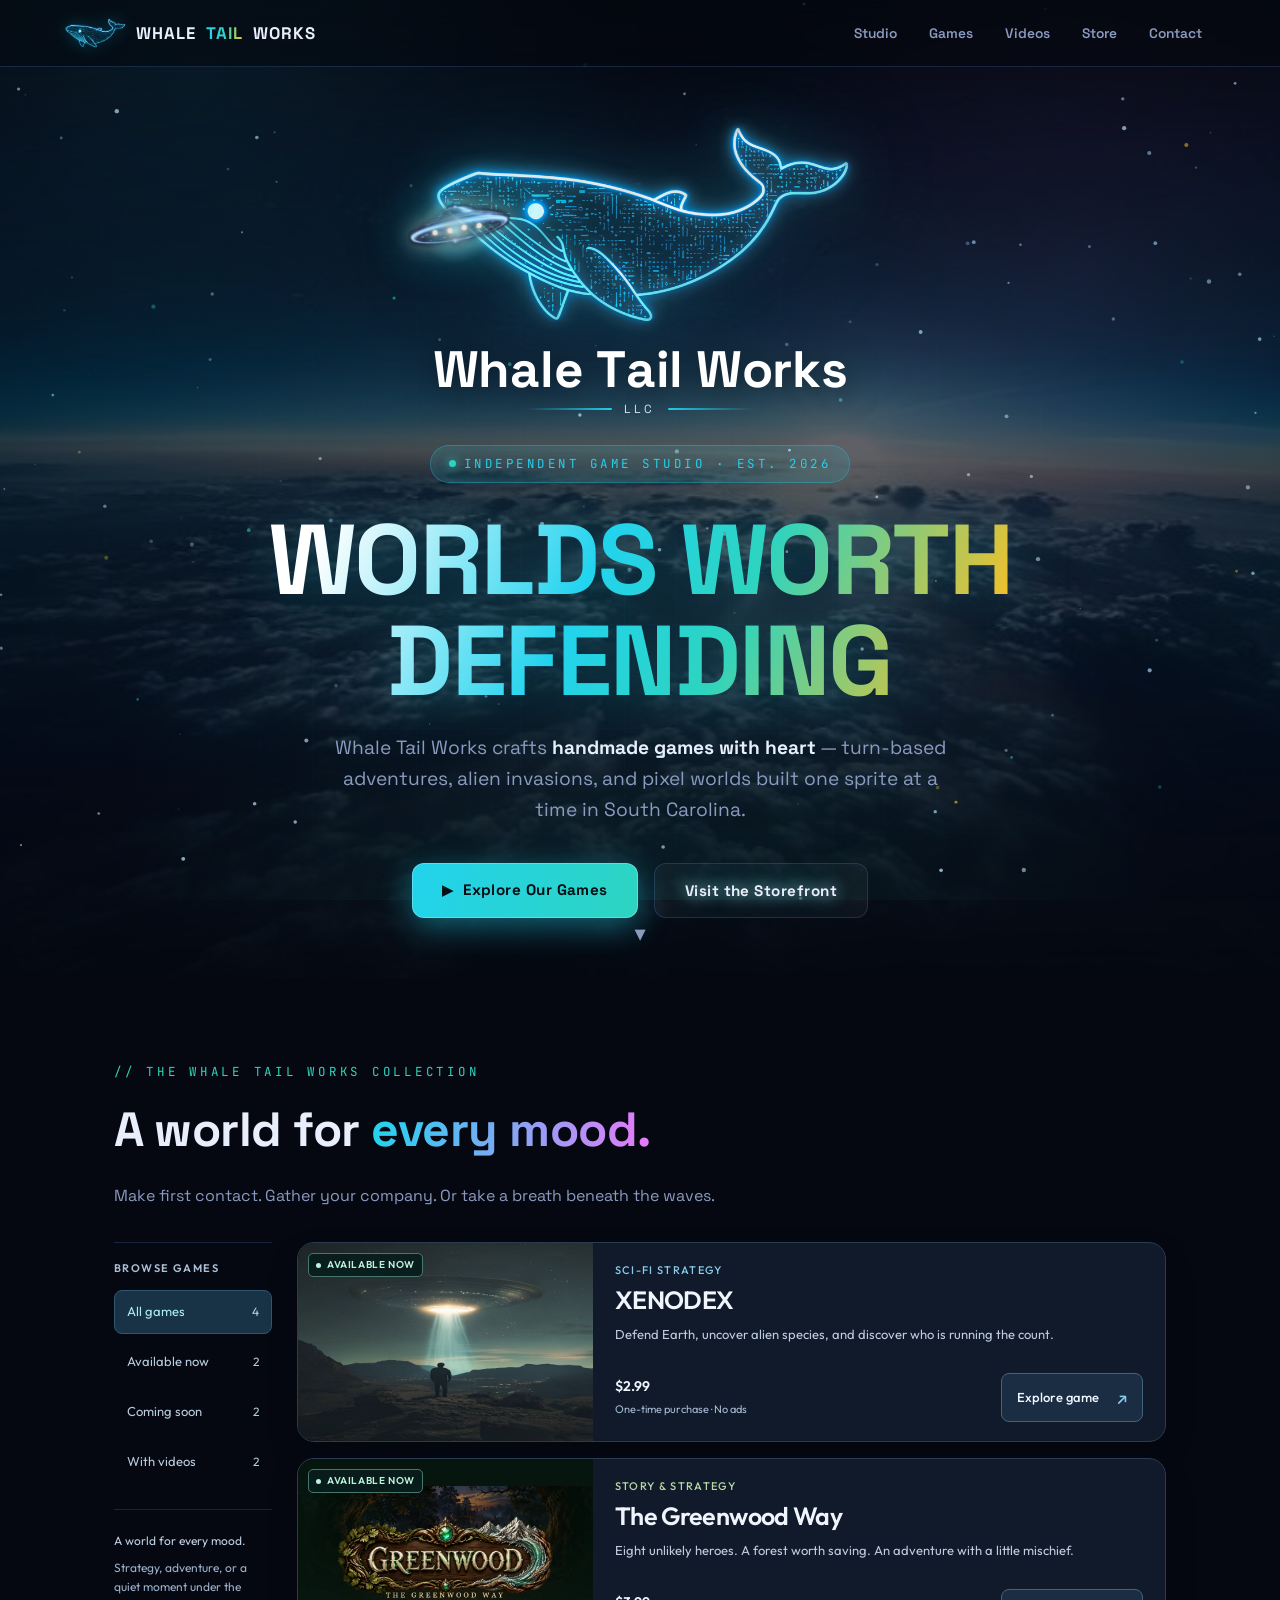
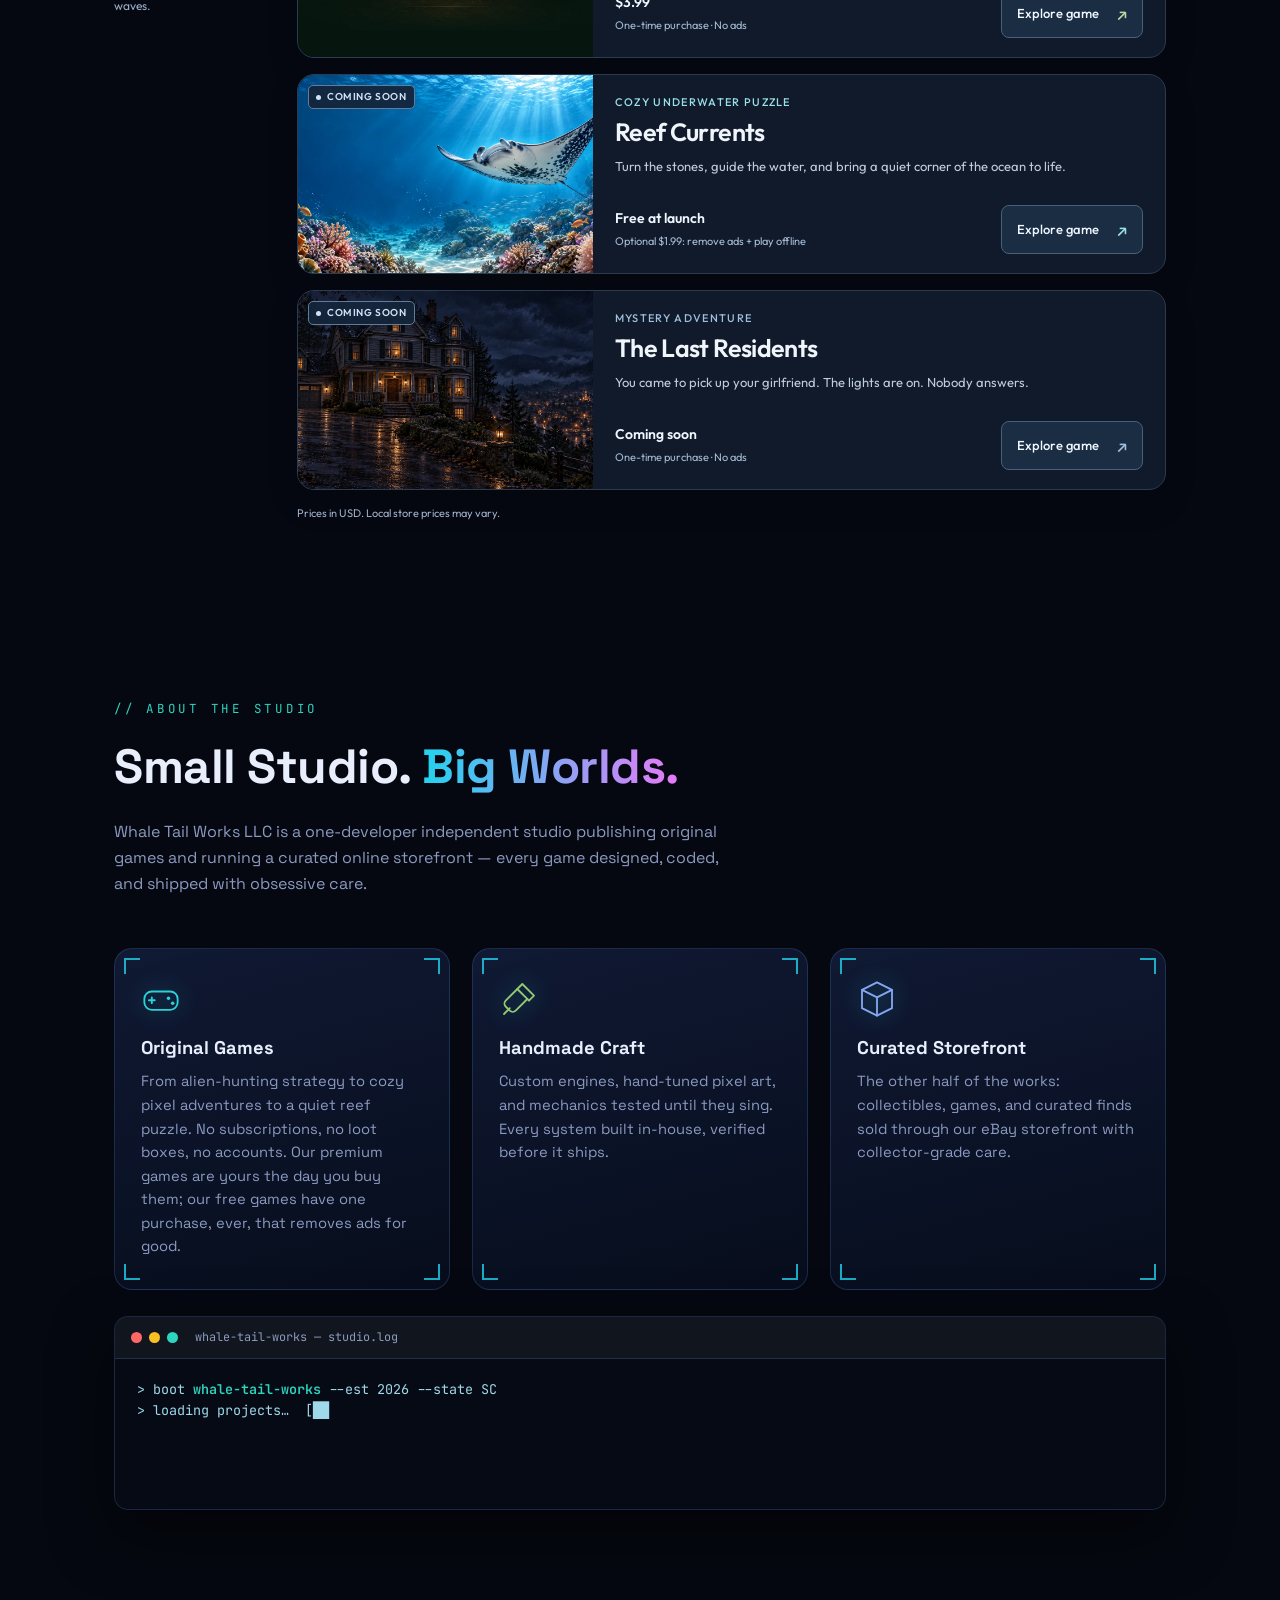
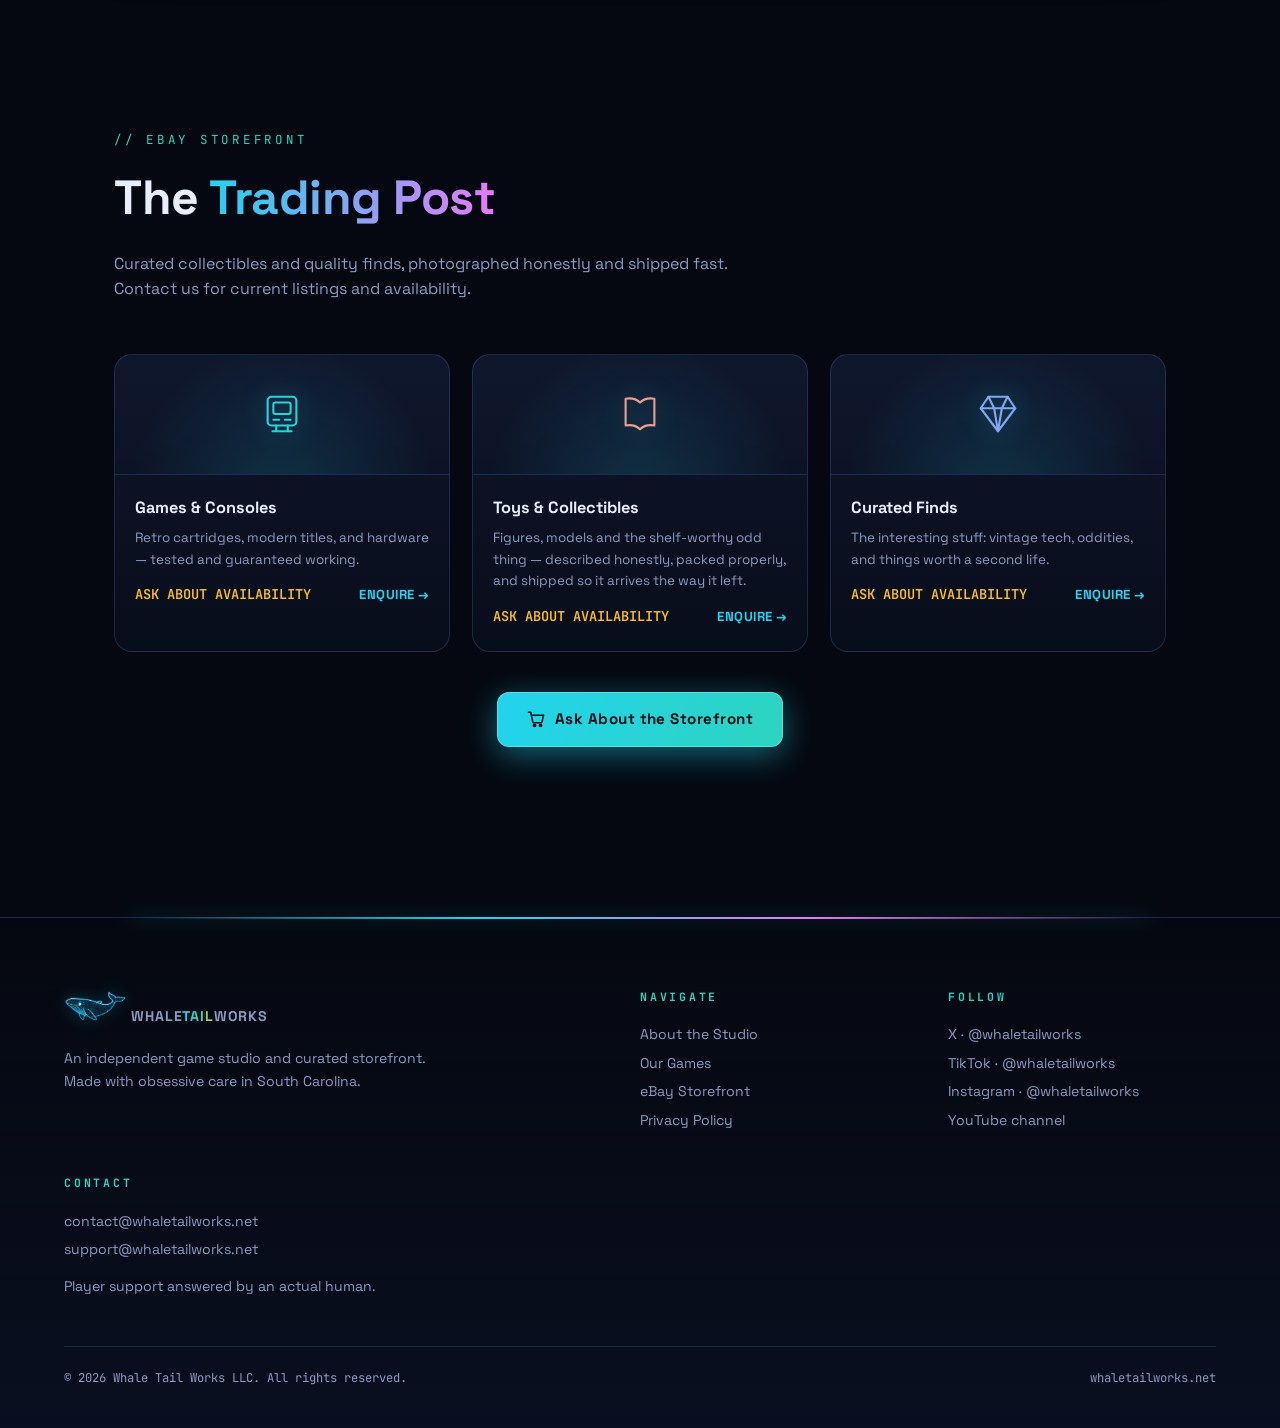
==== index.html @ 7462c920 "The Last Residents: coming-soon card in the catalog with five room stills and a cover, draft privacy" ====
<!DOCTYPE html>
<html lang="en">
<head>
<meta charset="utf-8">
<!-- Google Search Console ownership — required by Play Console website verification.
     Do not remove: Google re-checks periodically and dropping it un-verifies the site. -->
<meta name="google-site-verification" content="owP8878N82KcxifBvKM-wza5xHvphAd_0bREV82fw9s" />
<meta name="viewport" content="width=device-width, initial-scale=1">
<title>Whale Tail Works — Indie Game Studio</title>
<meta name="description" content="Explore XENODEX and The Greenwood Way, out now on Google Play, plus Reef Currents, an upcoming cozy underwater puzzle, and The Last Residents, a mystery adventure in a house that remembers. Original games from Whale Tail Works LLC.">

<!-- Social cards. Without these a shared link is a bare URL with no preview. -->
<meta property="og:type" content="website">
<meta property="og:site_name" content="Whale Tail Works LLC">
<meta property="og:url" content="https://whaletailworks.net/">
<meta property="og:title" content="Whale Tail Works — games worth keeping">
<meta property="og:description" content="No subscriptions, no loot boxes, no accounts. Premium games you buy once and own, and free games with one purchase that removes ads for good. XENODEX, The Greenwood Way and Reef Currents, from a studio in South Carolina.">
<meta property="og:image" content="https://whaletailworks.net/img/social_card.jpg">
<meta property="og:image:width" content="1200">
<meta property="og:image:height" content="630">
<meta property="og:image:alt" content="Whale Tail Works — XENODEX and The Greenwood Way">
<!-- twitter:title/description/image inherit from og:* above. -->
<meta name="twitter:card" content="summary_large_image">
<meta name="twitter:site" content="@whaletailworks">
<meta name="twitter:creator" content="@whaletailworks">
<link rel="icon" type="image/png" href="favicon.png">
<link rel="preconnect" href="https://fonts.googleapis.com">
<link href="https://fonts.googleapis.com/css2?family=Space+Grotesk:wght@400;600;700&family=JetBrains+Mono:wght@400;600&display=swap" rel="stylesheet">
<style>
:root{
  --bg:#050810;--bg2:#0a1224;--panel:rgba(14,22,44,.72);
  --cyan:#22d3ee;--teal:#2dd4bf;--gold:#fbbf24;--magenta:#e879f9;
  --text:#e8eefc;--muted:#8b9ac0;--line:rgba(90,140,220,.22);
  --glow-c:rgba(34,211,238,.45);--glow-g:rgba(251,191,36,.4);
}
*{box-sizing:border-box;margin:0;padding:0}
html{scroll-behavior:smooth}
body{
  background:var(--bg);color:var(--text);
  font-family:'Space Grotesk',system-ui,sans-serif;
  overflow-x:hidden;line-height:1.6;
}
::selection{background:var(--cyan);color:#04121a}

/* ---------- animated nebula backdrop ---------- */
.nebula{position:fixed;inset:0;z-index:-2;background:
  radial-gradient(60vmax 60vmax at 15% 10%,rgba(34,211,238,.10),transparent 60%),
  radial-gradient(50vmax 50vmax at 85% 30%,rgba(232,121,249,.08),transparent 60%),
  radial-gradient(70vmax 70vmax at 50% 100%,rgba(45,212,191,.07),transparent 60%),
  var(--bg);
  animation:nebulaShift 24s ease-in-out infinite alternate}
@keyframes nebulaShift{to{filter:hue-rotate(28deg) brightness(1.12)}}
#stars{position:fixed;inset:0;z-index:-1;pointer-events:none}

/* ---------- nav ---------- */
nav{
  position:fixed;top:0;left:0;right:0;z-index:50;
  display:flex;align-items:center;gap:28px;padding:14px 5vw;
  background:rgba(5,8,16,.55);backdrop-filter:blur(14px);-webkit-backdrop-filter:blur(14px);
  border-bottom:1px solid var(--line);
}
.logo{display:flex;align-items:center;gap:10px;font-weight:700;font-size:1.05rem;letter-spacing:.06em;text-decoration:none;color:var(--text)}
.logo .navmark{height:30px;width:auto;filter:drop-shadow(0 0 8px var(--glow-c))}
.logo b{background:linear-gradient(90deg,var(--cyan),var(--teal) 55%,var(--gold));-webkit-background-clip:text;background-clip:text;color:transparent}
nav .links{margin-left:auto;display:flex;gap:4px}
nav .links a{
  color:var(--muted);text-decoration:none;font-size:.86rem;font-weight:600;
  padding:8px 14px;border-radius:8px;position:relative;transition:color .2s;
}
nav .links a::after{
  content:'';position:absolute;left:14px;right:14px;bottom:4px;height:2px;border-radius:2px;
  background:linear-gradient(90deg,var(--cyan),var(--magenta));
  transform:scaleX(0);transform-origin:left;transition:transform .25s;
}
nav .links a:hover{color:var(--text)}
nav .links a:hover::after{transform:scaleX(1)}
@media(max-width:760px){
  nav{gap:10px;padding:10px 14px}
  .logo{font-size:.82rem;letter-spacing:.03em}
  .logo .navmark{height:24px}
  nav .links{gap:0}
  nav .links a{padding:7px 7px;font-size:.72rem}
  nav .links a::after{left:7px;right:7px}
}
@media(max-width:430px){
  .logo{font-size:0;gap:0}                 /* mark only — the wordmark is in the hero */
  .logo .navmark{height:26px}
  nav .links a{padding:7px 6px;font-size:.7rem}
}

/* ---------- hero ---------- */
header{
  min-height:100vh;display:flex;align-items:center;justify-content:center;
  position:relative;overflow:hidden;text-align:center;padding:110px 5vw 60px;
  /* ⚠ SAFE center. On laptop heights (720–900px) the hero column is taller than
     the viewport; plain `center` spills the overflow ABOVE the padding box, so
     the whale rode up to within 14px of the fixed nav (and the swim bob eats
     ~6px more). `safe center` falls back to start-alignment on overflow, which
     keeps the whale below padding-top; tall screens still center as before. */
  align-items:safe center;
}
.hero-art{
  position:absolute;inset:-4%;z-index:-1;
  background:url('img/xeno_sky.jpg') center 30%/cover no-repeat;
  opacity:.35;will-change:transform;
  mask-image:linear-gradient(180deg,transparent,#000 18%,#000 70%,transparent);
  -webkit-mask-image:linear-gradient(180deg,transparent,#000 18%,#000 70%,transparent);
}
.hero-grid{
  position:absolute;inset:0;z-index:-1;opacity:.5;
  background:linear-gradient(rgba(34,211,238,.06) 1px,transparent 1px),
             linear-gradient(90deg,rgba(34,211,238,.06) 1px,transparent 1px);
  background-size:52px 52px;
  mask-image:radial-gradient(70% 60% at 50% 60%,#000,transparent);
  -webkit-mask-image:radial-gradient(70% 60% at 50% 60%,#000,transparent);
}
/* --- the abduction: saucer patrols the sky, beams up a figure, warps out --- */
#ufoRig{position:absolute;left:0;top:0;z-index:1;pointer-events:none;
  will-change:transform;transition:opacity .25s}
#ufoRig .saucer{
  position:relative;width:104px;display:block;
  /* ⚠ matches the in-game hull halo: a warm core inside a faction-cyan bloom,
     breathing rather than static. See CraftFx.lights in the game. */
  filter:drop-shadow(0 0 10px rgba(255,244,220,.5)) drop-shadow(0 0 26px rgba(34,211,238,.6));
  animation:ufoWobble 2.6s ease-in-out infinite alternate, hullBreathe 3.4s ease-in-out infinite;
}
@keyframes hullBreathe{
  0%,100%{filter:drop-shadow(0 0 10px rgba(255,244,220,.45)) drop-shadow(0 0 24px rgba(34,211,238,.5))}
  50%    {filter:drop-shadow(0 0 15px rgba(255,244,220,.7))  drop-shadow(0 0 38px rgba(34,211,238,.8))}
}
@keyframes ufoWobble{from{transform:rotate(-3deg) translateY(-3px)}to{transform:rotate(3deg) translateY(3px)}}
#ufoRig .glow{
  position:absolute;left:46%;top:58%;width:70px;height:70px;transform:translate(-50%,-50%);
  border-radius:50%;pointer-events:none;
  background:radial-gradient(circle,rgba(120,240,255,.55),rgba(34,211,238,0) 70%);
  animation:ufoPulse 1.4s ease-in-out infinite;
}
@keyframes ufoPulse{50%{transform:translate(-50%,-50%) scale(1.35);opacity:.7}}
/* ⚠ THE CENTRAL RED LAMP. The Belgian wave of 1989-90 — the most heavily
   witnessed case on record — is described as three bright vertex lights and
   "a central, red, pulsating light". The game draws it; so should the site.
   Its own slow cycle, deliberately out of step with the rim. */
#ufoRig .core{
  position:absolute;left:46%;top:60%;width:34px;height:34px;transform:translate(-50%,-50%);
  border-radius:50%;pointer-events:none;
  /* ⚠ softened for the same reason as the rim lamps — a hard red core at hero
     scale dominates the whole lockup */
  background:radial-gradient(circle,rgba(255,242,238,.75),rgba(255,120,100,.38) 32%,rgba(255,90,70,0) 74%);
  animation:coreBreathe 2.9s ease-in-out infinite;
}
@keyframes coreBreathe{0%,100%{opacity:.42;transform:translate(-50%,-50%) scale(.9)}
                       50%    {opacity:.95;transform:translate(-50%,-50%) scale(1.18)}}
/* lamps ride the saucer's tilted hull — each is placed and rotated to match the art */
#ufoRig .lights{position:absolute;left:0;top:0;width:100%;height:100%;
  transform-origin:50% 40%;
  animation:ufoWobble 2.6s ease-in-out infinite alternate}
@media(max-width:760px){#ufoRig .saucer{width:78px}}
/* ⚠ THE RIM RUNS A COLOUR SEQUENCE, not one colour — Scarborough 1979 reports
   "red, yellow and blue lights pulsating"; the Pentagon's 2023 files describe a
   red sphere with a "white plasma sun". These are the SAME FOUR colours, in the
   same order, as CraftFx.SEQ in the game. If they drift, the site is showing a
   different craft from the one that ships. */
#ufoRig .lights i{position:absolute;width:5px;height:5px;border-radius:50%;
  background:#fff2dc;box-shadow:0 0 9px #fff2dc,0 0 3px #fff;
  animation:lampCycle 1.1s linear infinite, lampHue 2.6s steps(1) infinite}
/* ⚠ SOFTER THAN THE GAME'S. CraftFx.SEQ is tuned for a dark canvas where the
   craft is ~40px wide; at full saturation on a large hero image over a
   photographic sky the same four hues read as Christmas lights. Same sequence,
   pulled toward the light and desaturated, with a gentler bloom. */
@keyframes lampHue{
  0%  {background:#ffb3a6;box-shadow:0 0 7px rgba(255,120,100,.75),0 0 2px #fff}
  25% {background:#b8f5cf;box-shadow:0 0 7px rgba(90,235,150,.7),0 0 2px #fff}
  50% {background:#ffd9a8;box-shadow:0 0 7px rgba(255,180,90,.7),0 0 2px #fff}
  75% {background:#fff4e6;box-shadow:0 0 7px rgba(255,240,220,.8),0 0 2px #fff}
}
/* hull runs lower-left → upper-right, so the lamp row rises across the disc */
/* ⚠ each lamp is offset in BOTH cycles, so they chase around the rim and sit
   at different points in the colour sequence — a rim that changes colour in
   unison reads as the whole hull flashing, not as lamps going round it. */
#ufoRig .lights i:nth-child(1){left:24%;top:60%;animation-delay:0s,0s}
#ufoRig .lights i:nth-child(2){left:38%;top:56%;animation-delay:.14s,-.65s}
#ufoRig .lights i:nth-child(3){left:52%;top:51%;animation-delay:.28s,-1.3s}
#ufoRig .lights i:nth-child(4){left:66%;top:46%;animation-delay:.42s,-1.95s}
@keyframes lampCycle{0%,100%{opacity:.25}40%{opacity:1}}
#ufoRig .beam{
  position:absolute;left:46%;top:64%;width:96px;height:var(--beamH,150px);
  transform:translateX(-50%) scaleY(0);transform-origin:top center;
  background:linear-gradient(180deg,rgba(150,245,255,.5),rgba(120,235,255,.16) 45%,rgba(120,235,255,0));
  clip-path:polygon(38% 0,62% 0,100% 100%,0 100%);
  transition:transform .45s cubic-bezier(.2,.8,.3,1),opacity .4s;opacity:0;
}
#ufoRig.beaming .beam{transform:translateX(-50%) scaleY(1);opacity:1;
  animation:beamShimmer .6s ease-in-out infinite alternate}
@keyframes beamShimmer{to{filter:brightness(1.35)}}
#ufoRig .abductee{         /* retired: the saucer steals letters now, not people */
  display:none;
  position:absolute;left:46%;top:calc(64% + 168px);width:15px;height:30px;
  transform:translateX(-50%);opacity:0;
  background:linear-gradient(180deg,#0b1220,#1a2740);
  border-radius:50% 50% 42% 42%/62% 62% 38% 38%;
  box-shadow:0 0 14px rgba(140,240,255,.55);
}
#ufoRig.beaming .abductee{opacity:1;animation:rise 1.5s ease-in .35s forwards}
@keyframes rise{
  0%{transform:translateX(-50%) translateY(0) rotate(0) scale(1);opacity:1}
  60%{transform:translateX(-50%) translateY(-120px) rotate(160deg) scale(.8);opacity:1}
  100%{transform:translateX(-50%) translateY(-172px) rotate(320deg) scale(.35);opacity:0}
}
#ufoRig.warp .saucer{animation:warpStretch .5s ease-in forwards}
@keyframes warpStretch{to{transform:scaleX(2.3) scaleY(.45);opacity:0;filter:brightness(2.4)}}
/* hero logo lockup: neon circuit whale over the wordmark */
.hero-logo{display:flex;flex-direction:column;align-items:center;margin-bottom:26px}
/* ⚠ THE WHALE IS ONE STATIC IMAGE, BY DECISION. Tail articulation was tried
   twice (CSS masked-copy sweep, then a baked animated WebP) and rejected on
   review both times. The wrapper carries the whole-whale concerns: the swim
   bob, the glow (a filter here follows the composited silhouette — on the img
   it traced clip edges), and the flash. */
.mark-wrap{
  position:relative;display:inline-block;line-height:0;
  animation:swim 7s ease-in-out infinite alternate;
  /* ⚠ THE GLOW LIVES HERE. `filter` is applied AFTER `clip-path`, so a
     drop-shadow on either clipped half traces a hard glowing line down its own
     straight clip edge — two of them, one rotating. That was the "seam". On the
     wrapper the filter sees the children already composited (body + tail = the
     whole whale) so it follows the real silhouette. */
  /* ⚠ THREE stacked shadows at falling alpha, not one at .55. A single tight
     Gaussian hugs the silhouette and reads as an OUTLINE; a real glow has a
     bright core, a mid bloom and a wide faint haze, and the edge of the art
     dissolves into it. */
  filter:drop-shadow(0 0 7px rgba(150,235,255,.34))
         drop-shadow(0 0 26px rgba(34,211,238,.26))
         drop-shadow(0 0 62px rgba(34,211,238,.15));
}
.hero-logo .mark{width:min(430px,72vw);height:auto}
@media(prefers-reduced-motion:reduce){
  .mark-wrap{animation:none}
}
/* wordmark is live text so the saucer can steal letters out of it */
.hero-logo .word{margin-top:2px;text-align:center;user-select:none}
.wtext{
  font-weight:700;font-size:clamp(1.7rem,5.4vw,3.2rem);letter-spacing:-.005em;
  color:#fff;line-height:1.1;filter:drop-shadow(0 2px 16px rgba(0,0,0,.55));
}
.wtext .ltr{display:inline-block;transition:color .5s,text-shadow .5s,-webkit-text-stroke-color .5s}
.wtext .ltr.hollow{                       /* white beamed away — blue frame remains */
  color:transparent;
  -webkit-text-stroke:1.4px var(--cyan);
  text-shadow:0 0 12px rgba(34,211,238,.55);
}
.wtext .ltr.remat{animation:remat .9s ease-out}
@keyframes remat{
  0%{color:transparent;text-shadow:0 0 26px #fff}
  40%{color:#fff;text-shadow:0 0 30px #bff4ff,0 0 60px rgba(34,211,238,.8)}
  100%{color:#fff;text-shadow:0 2px 16px rgba(0,0,0,.55)}
}
.llc{display:flex;align-items:center;justify-content:center;gap:12px;margin-top:2px;
  font-size:.74rem;letter-spacing:.32em;color:#dbe7f5}
.llc i{display:block;width:clamp(46px,12vw,86px);height:2px;border-radius:2px;
  background:linear-gradient(90deg,transparent,var(--cyan))}
.llc i:last-child{background:linear-gradient(90deg,var(--cyan),transparent)}
/* a stolen letter, rising into the ship */
.ghost{position:absolute;z-index:2;pointer-events:none;color:#fff;font-weight:700;
  line-height:1;text-shadow:0 0 16px #bff4ff,0 0 34px rgba(34,211,238,.7);
  transition:transform 1.5s cubic-bezier(.4,0,.5,1),opacity 1.5s ease-in}
/* the whale answers, and the letters come back */
/* ⚠ moved from .mark to the wrapper along with the base glow — left on .mark
   the flash would fight the wrapper's steady drop-shadow and the whale would
   drop dark for the first frame of every flash. */
.mark-wrap.flash{animation:whaleFlash 1.8s ease-out, swim 7s ease-in-out infinite alternate}
@keyframes whaleFlash{
  0%{filter:drop-shadow(0 0 26px rgba(34,211,238,.55))}
  35%{filter:drop-shadow(0 0 70px #bff4ff) drop-shadow(0 0 120px rgba(34,211,238,.95)) brightness(1.9)}
  100%{filter:drop-shadow(0 0 26px rgba(34,211,238,.55))}
}
@keyframes swim{
  from{transform:translateY(-6px) rotate(-1.2deg)}
  to{transform:translateY(6px) rotate(1.2deg)}
}
.kicker{
  display:inline-flex;align-items:center;gap:8px;
  font-family:'JetBrains Mono',monospace;font-size:.78rem;letter-spacing:.28em;
  color:var(--cyan);text-transform:uppercase;
  padding:8px 18px;border:1px solid rgba(34,211,238,.35);border-radius:99px;
  background:rgba(34,211,238,.07);box-shadow:0 0 24px rgba(34,211,238,.12) inset;
  margin-bottom:26px;
}
.kicker::before{content:'';width:7px;height:7px;border-radius:50%;background:var(--teal);
  box-shadow:0 0 10px var(--teal);animation:blink 1.6s infinite}
@keyframes blink{50%{opacity:.25}}
h1{
  font-size:clamp(2.6rem,8.5vw,6.2rem);font-weight:700;line-height:1.02;letter-spacing:-.015em;
  background:linear-gradient(115deg,#fff 8%,var(--cyan) 42%,var(--teal) 62%,var(--gold) 95%);
  -webkit-background-clip:text;background-clip:text;color:transparent;
  filter:drop-shadow(0 4px 30px rgba(34,211,238,.28));
}
.sub{max-width:640px;margin:22px auto 38px;color:var(--muted);font-size:clamp(1rem,2.2vw,1.2rem)}
.sub b{color:var(--text)}
.cta-row{display:flex;gap:16px;justify-content:center;flex-wrap:wrap}
.btn{
  display:inline-flex;align-items:center;gap:10px;text-decoration:none;font-weight:700;
  padding:15px 30px;border-radius:12px;font-size:.95rem;letter-spacing:.03em;
  transition:transform .18s,box-shadow .18s;position:relative;overflow:hidden;
}
.btn:hover{transform:translateY(-3px)}
.btn.primary{
  color:#041018;background:linear-gradient(115deg,var(--cyan),var(--teal));
  box-shadow:0 8px 32px var(--glow-c),0 0 0 1px rgba(255,255,255,.25) inset;
}
.btn.primary::after{
  content:'';position:absolute;top:-40%;bottom:-40%;width:34%;left:-60%;
  background:linear-gradient(105deg,transparent,rgba(255,255,255,.55),transparent);
  transform:skewX(-18deg);animation:sheen 3.6s ease-in-out infinite;
}
@keyframes sheen{0%,55%{left:-60%}90%,100%{left:130%}}
.btn.ghost{
  color:var(--text);border:1px solid var(--line);background:rgba(255,255,255,.04);
}
.btn.ghost:hover{border-color:var(--cyan);box-shadow:0 0 22px rgba(34,211,238,.2)}
.scroll-cue{position:absolute;bottom:26px;left:50%;transform:translateX(-50%);
  color:var(--muted);font-size:1.4rem;animation:cue 1.8s ease-in-out infinite}
@keyframes cue{50%{transform:translate(-50%,8px);opacity:.4}}

/* ---------- sections ---------- */
section{padding:110px 5vw;max-width:1180px;margin:0 auto;position:relative}
.sec-kick{font-family:'JetBrains Mono',monospace;color:var(--teal);font-size:.78rem;
  letter-spacing:.3em;text-transform:uppercase;margin-bottom:10px}
h2{font-size:clamp(1.9rem,4.5vw,3rem);font-weight:700;letter-spacing:-.01em;margin-bottom:14px}
h2 .hl{background:linear-gradient(90deg,var(--cyan),var(--magenta));-webkit-background-clip:text;background-clip:text;color:transparent}
.sec-sub{color:var(--muted);max-width:620px;margin-bottom:52px}

/* reveal on scroll */
.rv{opacity:0;transform:translateY(34px);transition:opacity .7s ease,transform .7s ease}
.rv.in{opacity:1;transform:none}

/* ---------- about: holo cards + terminal ---------- */
.about-grid{display:grid;grid-template-columns:repeat(auto-fit,minmax(250px,1fr));gap:22px;margin-bottom:26px}
.holo{
  position:relative;padding:30px 26px;border-radius:18px;
  background:linear-gradient(165deg,rgba(20,32,64,.75),rgba(8,14,30,.85));
  border:1px solid var(--line);overflow:hidden;
  transition:transform .25s,box-shadow .25s,border-color .25s;
  will-change:transform;
}
.holo::before{
  content:'';position:absolute;inset:0;
  background:linear-gradient(115deg,transparent 30%,rgba(34,211,238,.13) 48%,rgba(232,121,249,.1) 52%,transparent 70%);
  transform:translateX(-120%);transition:transform .8s;
}
.holo:hover{transform:translateY(-6px);border-color:rgba(34,211,238,.55);
  box-shadow:0 18px 50px rgba(0,0,0,.5),0 0 34px rgba(34,211,238,.14)}
.holo:hover::before{transform:translateX(120%)}
.holo .corner{position:absolute;width:16px;height:16px;border-color:var(--cyan);border-style:solid;opacity:.8}
.holo .c1{top:9px;left:9px;border-width:2px 0 0 2px}
.holo .c2{top:9px;right:9px;border-width:2px 2px 0 0}
.holo .c3{bottom:9px;left:9px;border-width:0 0 2px 2px}
.holo .c4{bottom:9px;right:9px;border-width:0 2px 2px 0}
.holo .ic{margin-bottom:14px;filter:drop-shadow(0 0 12px var(--glow-c))}
.holo .ic svg{width:40px;height:40px;display:block}
.prod .thumb svg{width:46px;height:46px;filter:drop-shadow(0 0 14px rgba(34,211,238,.35));
  transition:transform .25s}
.prod:hover .thumb svg{transform:scale(1.12) translateY(-2px)}
.holo h3{font-size:1.15rem;margin-bottom:8px}
.holo p{color:var(--muted);font-size:.92rem}
.term{
  border-radius:14px;border:1px solid var(--line);overflow:hidden;
  background:#060a14;font-family:'JetBrains Mono',monospace;font-size:.84rem;
  box-shadow:0 24px 60px rgba(0,0,0,.5);position:relative;
}
.term-bar{display:flex;gap:7px;align-items:center;padding:11px 16px;
  background:rgba(255,255,255,.045);border-bottom:1px solid var(--line)}
.term-bar i{width:11px;height:11px;border-radius:50%;display:block}
.term-bar i:nth-child(1){background:#f66} .term-bar i:nth-child(2){background:var(--gold)} .term-bar i:nth-child(3){background:var(--teal)}
.term-bar span{margin-left:10px;color:var(--muted);font-size:.74rem}
.term-body{padding:20px 22px;min-height:150px;position:relative;z-index:1}
.term-body .ln{color:#9fd8ea;white-space:pre-wrap}
.term-body .ln b{color:var(--teal);font-weight:600}
.term-body .ln .g{color:var(--gold)}
.caret{display:inline-block;width:9px;height:16px;background:var(--cyan);vertical-align:-2px;animation:blink 1s infinite}
#rain{position:absolute;inset:0;opacity:.14;z-index:0;pointer-events:none}

/* ---------- showcase ---------- */
.game{
  display:grid;grid-template-columns:1.1fr .9fr;gap:0;border-radius:22px;overflow:hidden;
  border:1px solid var(--line);background:var(--panel);margin-bottom:34px;
  transition:box-shadow .3s,border-color .3s;
}
.game:hover{border-color:rgba(34,211,238,.5);box-shadow:0 26px 70px rgba(0,0,0,.55),0 0 44px rgba(34,211,238,.12)}
.game .art{position:relative;min-height:320px;overflow:hidden}
.game .art img.bgart{position:absolute;inset:0;width:100%;height:100%;object-fit:cover;
  transition:transform .6s ease;filter:saturate(1.1)}
.game:hover .art img.bgart{transform:scale(1.06)}
.game .art::after{content:'';position:absolute;inset:0;
  background:linear-gradient(90deg,transparent 55%,rgba(10,18,36,.92))}
@media(max-width:840px){
  .game{grid-template-columns:1fr}
  .game .art::after{background:linear-gradient(180deg,transparent 45%,rgba(10,18,36,.95))}
}
.game .info{padding:40px 38px;position:relative;z-index:1}
.tag{display:inline-block;font-family:'JetBrains Mono',monospace;font-size:.68rem;font-weight:600;
  letter-spacing:.16em;text-transform:uppercase;padding:5px 12px;border-radius:99px;margin-bottom:16px}
.tag.live{color:#052015;background:linear-gradient(90deg,var(--teal),var(--cyan));box-shadow:0 0 18px rgba(45,212,191,.4)}
.tag.dev{color:var(--gold);border:1px solid rgba(251,191,36,.5);background:rgba(251,191,36,.08)}
.game h3{font-size:1.8rem;margin-bottom:4px}
.game .genre{color:var(--cyan);font-size:.85rem;font-family:'JetBrains Mono',monospace;margin-bottom:14px}
.game p{color:var(--muted);font-size:.94rem;margin-bottom:20px}
.feat{list-style:none;margin-bottom:26px}
.feat li{color:var(--muted);font-size:.88rem;padding:4px 0 4px 24px;position:relative}
.feat li::before{content:'▸';position:absolute;left:4px;color:var(--teal)}
.pixel-strip{display:flex;gap:14px;margin:6px 0 24px;flex-wrap:wrap}
.pixel-strip img{
  width:72px;height:72px;image-rendering:pixelated;border-radius:12px;
  background:rgba(34,211,238,.06);border:1px solid var(--line);padding:6px;
  transition:transform .2s,border-color .2s,box-shadow .2s;
}
.pixel-strip img:hover{transform:scale(1.22) rotate(-2deg);border-color:var(--gold);
  box-shadow:0 0 22px var(--glow-g);z-index:2;position:relative}

/* ---------- storefront ---------- */
.store-grid{display:grid;grid-template-columns:repeat(auto-fit,minmax(230px,1fr));gap:22px;margin-bottom:40px}
.prod{
  border-radius:18px;border:1px solid var(--line);overflow:hidden;
  background:linear-gradient(180deg,rgba(20,30,58,.7),rgba(9,14,28,.85));
  transition:transform .22s,box-shadow .22s,border-color .22s;
}
.prod:hover{transform:translateY(-7px);border-color:rgba(251,191,36,.55);
  box-shadow:0 20px 50px rgba(0,0,0,.55),0 0 30px rgba(251,191,36,.13)}
.prod .thumb{height:120px;display:grid;place-items:center;font-size:3rem;
  background:radial-gradient(circle at 50% 120%,rgba(34,211,238,.16),transparent 70%);
  border-bottom:1px solid var(--line)}
.prod .pi{padding:20px 20px 24px}
.prod h4{font-size:1.02rem;margin-bottom:6px}
.prod p{color:var(--muted);font-size:.84rem;margin-bottom:14px}
.prod .price-row{display:flex;align-items:center;justify-content:space-between}
.prod .price{font-family:'JetBrains Mono',monospace;color:var(--gold);font-weight:600;font-size:.85rem}
.prod .go{color:var(--cyan);text-decoration:none;font-size:.82rem;font-weight:700;letter-spacing:.04em}
.prod .go:hover{text-shadow:0 0 12px var(--glow-c)}
.store-cta{text-align:center}

/* ---------- footer ---------- */
footer{
  margin-top:60px;border-top:1px solid var(--line);position:relative;
  background:linear-gradient(180deg,transparent,rgba(10,16,34,.9));
  padding:70px 5vw 40px;
}
footer::before{content:'';position:absolute;top:-1px;left:10%;right:10%;height:2px;border-radius:2px;
  background:linear-gradient(90deg,transparent,var(--cyan),var(--magenta),transparent);
  filter:blur(.5px);box-shadow:0 0 18px var(--glow-c)}
.foot-grid{max-width:1180px;margin:0 auto;display:grid;grid-template-columns:2fr 1fr 1fr;gap:40px}
@media(max-width:720px){.foot-grid{grid-template-columns:1fr}}
.foot-grid h5{font-family:'JetBrains Mono',monospace;font-size:.72rem;letter-spacing:.24em;
  text-transform:uppercase;color:var(--teal);margin-bottom:14px}
.foot-grid p,.foot-grid a{color:var(--muted);font-size:.88rem;text-decoration:none;display:block;padding:3px 0}
.foot-grid a:hover{color:var(--cyan)}
.legal{max-width:1180px;margin:46px auto 0;padding-top:22px;border-top:1px solid var(--line);
  display:flex;justify-content:space-between;flex-wrap:wrap;gap:10px;
  color:var(--muted);font-size:.76rem;font-family:'JetBrains Mono',monospace}

@media (prefers-reduced-motion: reduce){
  *,*::before,*::after{animation:none!important;transition:none!important}
  .rv{opacity:1;transform:none}
  html{scroll-behavior:auto}
}

/* ---- Greenwood showcase ------------------------------------------------ */
.gw-shot{position:absolute;inset:0;width:100%;height:100%;object-fit:cover;
  object-position:center top;opacity:1}
.gw-plaque{position:absolute;left:50%;top:50%;transform:translate(-50%,-50%);
  width:min(78%,420px);filter:drop-shadow(0 10px 26px rgba(0,0,0,.65))}
.gw-plaque img{display:block;width:100%;height:auto}
.gw-feat{color:#9fb3c8;font-size:.94rem}
.pixel-strip.gw-cast img{width:46px;height:46px;image-rendering:pixelated}
/* The four promises a premium offline game can make and a free one cannot.
   Chips, not a bulleted list — they are read at a glance, not in order. */
.gw-facts{list-style:none;display:flex;flex-wrap:wrap;gap:7px;
  margin:12px 0 4px;padding:0}
.gw-facts li{font-family:'JetBrains Mono',monospace;font-size:.62rem;
  letter-spacing:.1em;text-transform:uppercase;color:#8bd9c4;
  border:1px solid rgba(45,212,191,.34);border-radius:999px;
  background:rgba(45,212,191,.07);padding:5px 11px;white-space:nowrap}
.gw-gallery{display:grid;grid-template-columns:repeat(3,1fr);gap:10px;margin:14px 0 6px}
.gw-gallery img{width:100%;height:auto;border-radius:10px;display:block;
  border:1px solid rgba(148,163,184,.22)}
@media (max-width:640px){
  .gw-gallery{grid-template-columns:repeat(3,1fr)}
  .pixel-strip.gw-cast img{width:38px;height:38px}
  .gw-facts li{font-size:.56rem;letter-spacing:.06em;padding:4px 9px}
}

/* ---- XENODEX showcase -------------------------------------------------- */
/* The art panel is a real capture now, not key art. Bias the crop upward so
   the globe stays centred when the panel goes tall on narrow screens. */
.xeno-art img.bgart{object-position:center 40%}
.xeno-gallery{display:grid;grid-template-columns:repeat(3,1fr);gap:10px;margin:2px 0 24px}
.xeno-gallery figure{margin:0}
.xeno-gallery img{width:100%;height:auto;display:block;border-radius:10px;
  background:#060b17;border:1px solid rgba(148,163,184,.22);
  transition:transform .22s,border-color .22s,box-shadow .22s}
.xeno-gallery figure:hover img{transform:translateY(-4px);
  border-color:rgba(34,211,238,.55);
  box-shadow:0 14px 32px rgba(0,0,0,.5),0 0 22px var(--glow-c)}
.xeno-gallery figcaption{font-family:'JetBrains Mono',monospace;font-size:.62rem;
  letter-spacing:.14em;text-transform:uppercase;color:var(--muted);
  text-align:center;padding-top:7px}
@media (max-width:640px){
  .xeno-gallery{gap:7px}
  .xeno-gallery figcaption{font-size:.55rem;letter-spacing:.08em}
}

/* Click-to-play video showcase: no YouTube connection until requested. */
.video-grid{display:grid;grid-template-columns:repeat(auto-fit,minmax(min(100%,280px),1fr));gap:20px;margin-top:24px}
.video-card{background:#0c192b;border:1px solid var(--line);border-radius:14px;overflow:hidden}
.video-card h3,.video-card p{padding:10px 16px}.video-slot{position:relative;aspect-ratio:16/9;background:#050810}.video-slot button{width:100%;height:100%;cursor:pointer;border:0;background:#050810;color:white;position:relative}.video-slot img{width:100%;height:100%;object-fit:cover;opacity:.75}.video-slot span{position:absolute;inset:0;display:grid;place-content:center;font:700 20px system-ui;text-shadow:0 2px 5px black}.video-slot iframe{width:100%;height:100%;border:0}.video-card a{color:var(--cyan)}button:focus-visible,a:focus-visible{outline:3px solid var(--gold);outline-offset:3px}
@media(prefers-reduced-motion:reduce){html{scroll-behavior:auto}*,*::before,*::after{animation:none!important;transition:none!important}}

.video-card h3{font-size:14px!important;line-height:1.3;min-height:54px;margin:0;display:flex;align-items:center;padding:12px 14px!important}
.video-slot img{object-fit:contain;opacity:1}.video-slot span{background:linear-gradient(transparent,rgba(0,0,0,.55));font-size:16px}
.mark-wrap,.mark-wrap.flash{animation:none!important}.motion-preview{margin:24px 0;background:#0b1929;padding:18px;border-radius:14px}.motion-preview video{display:block;width:100%;max-width:800px;margin:12px auto;border-radius:10px}.motion-preview button{padding:10px 18px;background:#15354b;color:white;border:1px solid #55d9ee;border-radius:8px;cursor:pointer}
</style>
<link rel="stylesheet" href="media/game-catalog/games-catalog.css?v=20260920-lr">
<script defer src="media/game-catalog/games-data.js?v=20260920-lr"></script>
<script defer src="media/game-catalog/games-catalog.js?v=20260920-lr"></script>
</head>
<body>
<div class="nebula" aria-hidden="true"></div>
<canvas id="stars" aria-hidden="true"></canvas>

<nav>
  <a class="logo" href="#top" aria-label="Whale Tail Works home">
    <img class="navmark" src="img/logo_whale.png" alt="" aria-hidden="true">
    WHALE<b>TAIL</b>WORKS
  </a>
  <div class="links">
    <a href="#studio">Studio</a>
    <a href="#games">Games</a><a href="#videos">Videos</a>
    <a href="#store">Store</a>
    <a href="#contact">Contact</a>
  </div>
</nav>

<header id="top">
  <div class="hero-art" id="heroArt" aria-hidden="true"></div>
  <div class="hero-grid" aria-hidden="true"></div>
  <div id="ufoRig" aria-hidden="true">
    <div class="beam"></div>
    <div class="abductee"></div>
    <img class="saucer" src="img/xeno_ufo.png" alt="">
    <div class="core" aria-hidden="true"></div>
    <div class="glow"></div>
    <div class="lights"><i></i><i></i><i></i><i></i></div>
  </div>
  <div>
    <div class="hero-logo">
      <span class="mark-wrap">
        <!-- ⚠ THE TAIL IS DELIBERATELY STATIC. Two attempts at animating it — a
             masked second copy swept by CSS keyframes, then a pre-rendered
             animated WebP — were both reviewed on the page and rejected; the
             still mark with the wrapper's glow and slow swim bob is the look.
             Do not reintroduce tail articulation without a fresh decision. -->
        <img class="mark" src="img/logo_whale.png" alt="Whale Tail Works — circuit whale logo">
      </span>
      <div class="word">
        <div class="wtext" id="wtext" aria-label="Whale Tail Works">Whale Tail Works</div>
        <div class="llc"><i></i>LLC<i></i></div>
      </div>
    </div>
    <span class="kicker">Independent Game Studio · Est. 2026</span>
    <h1>WORLDS WORTH<br>DEFENDING</h1>
    <p class="sub">Whale Tail Works crafts <b>handmade games with heart</b> — turn-based adventures,
    alien invasions, and pixel worlds built one sprite at a time in South Carolina.</p>
    <div class="cta-row">
      <a class="btn primary" href="#games">▶ &nbsp;Explore Our Games</a>
      <a class="btn ghost" href="#store">Visit the Storefront</a>
    </div>
  </div>
  <div class="scroll-cue" aria-hidden="true">▾</div>
</header>

<section id="games" aria-labelledby="game-catalog-heading">
  <span id="videos" class="catalog-video-anchor" aria-hidden="true"></span>
  <div class="catalog-heading">
    <div class="sec-kick">// The Whale Tail Works collection</div>
    <h2 id="game-catalog-heading">A world for <span class="hl">every mood.</span></h2>
    <p class="sec-sub">Make first contact. Gather your company. Or take a breath beneath the waves.</p>
  </div>
  <div class="catalog-layout">
    <aside class="catalog-sidebar" aria-label="Browse games">
      <h3>Browse games</h3>
      <div class="catalog-filters" aria-label="Filter games">
        <button type="button" data-game-filter="all" aria-pressed="true">All games <span data-game-count="all">3</span></button>
        <button type="button" data-game-filter="available" aria-pressed="false">Available now <span data-game-count="available">2</span></button>
        <button type="button" data-game-filter="coming-soon" aria-pressed="false">Coming soon <span data-game-count="coming-soon">1</span></button>
        <button type="button" data-game-filter="videos" aria-pressed="false">With videos <span data-game-count="videos">2</span></button>
      </div>
      <div class="catalog-sidebar-note">A world for every mood.<p>Strategy, adventure, or a quiet moment under the waves.</p></div>
    </aside>
    <div class="catalog-results">
      <p id="game-filter-announcement" class="catalog-sr" role="status" aria-live="polite"></p>
      <div id="game-catalog-list" class="catalog-list"></div>
      <noscript><div class="catalog-noscript"><p>Our games:</p><ul><li><a href="https://play.google.com/store/apps/details?id=net.whaletailworks.xenodex">XENODEX — $2.99 USD on Google Play</a></li><li><a href="https://play.google.com/store/apps/details?id=net.whaletailworks.greenwood">The Greenwood Way — $3.99 USD on Google Play</a></li><li>Reef Currents — coming soon, free with an optional $1.99 upgrade.</li><li>The Last Residents — coming soon, a mystery adventure in a house that remembers.</li></ul><p>Enable JavaScript to browse screenshots and game details.</p></div></noscript>
      <p class="catalog-price-disclaimer">Prices in USD. Local store prices may vary.</p>
    </div>
  </div>
</section>

<section id="studio">
  <div class="rv"><div class="sec-kick">// About the studio</div>
  <h2>Small Studio. <span class="hl">Big Worlds.</span></h2>
  <p class="sec-sub">Whale Tail Works LLC is a one-developer independent studio publishing original games
  and running a curated online storefront — every game designed, coded, and shipped with obsessive care.</p></div>

  <div class="about-grid">
    <div class="holo rv">
      <i class="corner c1"></i><i class="corner c2"></i><i class="corner c3"></i><i class="corner c4"></i>
      <div class="ic"><svg viewBox="0 0 48 48" fill="none" stroke="url(#ig1)" stroke-width="2.2" stroke-linecap="round" stroke-linejoin="round">
        <defs><linearGradient id="ig1" x1="0" y1="48" x2="48" y2="0"><stop stop-color="#22d3ee"/><stop offset="1" stop-color="#2dd4bf"/></linearGradient></defs>
        <rect x="4" y="15" width="40" height="22" rx="9"/><path d="M13 22v7M9.5 25.5h7"/>
        <circle cx="33" cy="23" r="2.1" fill="url(#ig1)" stroke="none"/><circle cx="38" cy="29" r="2.1" fill="url(#ig1)" stroke="none"/>
      </svg></div><h3>Original Games</h3>
      <p>From alien-hunting strategy to cozy pixel adventures to a quiet reef puzzle. No subscriptions, no loot boxes, no accounts. Our premium games are yours the day you buy them; our free games have one purchase, ever, that removes ads for good.</p>
    </div>
    <div class="holo rv">
      <i class="corner c1"></i><i class="corner c2"></i><i class="corner c3"></i><i class="corner c4"></i>
      <div class="ic"><svg viewBox="0 0 48 48" fill="none" stroke="url(#ig2)" stroke-width="2.2" stroke-linecap="round" stroke-linejoin="round">
        <defs><linearGradient id="ig2" x1="0" y1="48" x2="48" y2="0"><stop stop-color="#2dd4bf"/><stop offset="1" stop-color="#fbbf24"/></linearGradient></defs>
        <path d="M28 6l14 14-6 6L22 12z"/><path d="M22 12L8 26a5 5 0 000 7l5 5a5 5 0 007 0l14-14"/><path d="M6 42l7-7"/>
      </svg></div><h3>Handmade Craft</h3>
      <p>Custom engines, hand-tuned pixel art, and mechanics tested until they sing. Every system built in-house, verified before it ships.</p>
    </div>
    <div class="holo rv">
      <i class="corner c1"></i><i class="corner c2"></i><i class="corner c3"></i><i class="corner c4"></i>
      <div class="ic"><svg viewBox="0 0 48 48" fill="none" stroke="url(#ig3)" stroke-width="2.2" stroke-linecap="round" stroke-linejoin="round">
        <defs><linearGradient id="ig3" x1="0" y1="48" x2="48" y2="0"><stop stop-color="#e879f9"/><stop offset="1" stop-color="#22d3ee"/></linearGradient></defs>
        <path d="M24 4l18 9v22l-18 9-18-9V13z"/><path d="M6 13l18 9 18-9M24 22v22"/>
      </svg></div><h3>Curated Storefront</h3>
      <p>The other half of the works: collectibles, games, and curated finds sold through our eBay storefront with collector-grade care.</p>
    </div>
  </div>

  <div class="term rv">
    <canvas id="rain" aria-hidden="true"></canvas>
    <div class="term-bar"><i></i><i></i><i></i><span>whale-tail-works — studio.log</span></div>
    <div class="term-body" id="termBody"></div>
  </div>
</section>

<section id="store">
  <div class="rv"><div class="sec-kick">// eBay storefront</div>
  <h2>The <span class="hl">Trading Post</span></h2>
  <p class="sec-sub">Curated collectibles and quality finds, photographed honestly and shipped fast.
  Contact us for current listings and availability.</p></div>

  <div class="store-grid">
    <div class="prod rv">
      <div class="thumb"><svg viewBox="0 0 48 48" fill="none" stroke="url(#pg1)" stroke-width="2.2" stroke-linecap="round" stroke-linejoin="round">
        <defs><linearGradient id="pg1" x1="0" y1="48" x2="48" y2="0"><stop stop-color="#22d3ee"/><stop offset="1" stop-color="#2dd4bf"/></linearGradient></defs>
        <rect x="9" y="6" width="30" height="30" rx="4"/><rect x="15" y="12" width="18" height="12" rx="2"/>
        <path d="M15 30h6M27 30h6M18 36v6M30 36v6M14 42h20"/>
      </svg></div>
      <div class="pi"><h4>Games & Consoles</h4>
        <p>Retro cartridges, modern titles, and hardware — tested and guaranteed working.</p>
        <div class="price-row"><span class="price">ASK ABOUT AVAILABILITY</span><a class="go" href="#" data-ebay>ENQUIRE →</a></div>
      </div>
    </div>
    <div class="prod rv">
      <div class="thumb"><svg viewBox="0 0 48 48" fill="none" stroke="url(#pg2)" stroke-width="2.2" stroke-linecap="round" stroke-linejoin="round">
        <defs><linearGradient id="pg2" x1="0" y1="48" x2="48" y2="0"><stop stop-color="#fbbf24"/><stop offset="1" stop-color="#e879f9"/></linearGradient></defs>
        <path d="M24 12c-4-4-9-5-15-4v28c6-1 11 0 15 4 4-4 9-5 15-4V8c-6-1-11 0-15 4z"/><path d="M24 12v28"/>
      </svg></div>
      <div class="pi"><h4>Toys & Collectibles</h4>
        <p>Figures, models and the shelf-worthy odd thing — described honestly,
        packed properly, and shipped so it arrives the way it left.</p>
        <div class="price-row"><span class="price">ASK ABOUT AVAILABILITY</span><a class="go" href="#" data-ebay>ENQUIRE →</a></div>
      </div>
    </div>
    <div class="prod rv">
      <div class="thumb"><svg viewBox="0 0 48 48" fill="none" stroke="url(#pg3)" stroke-width="2.2" stroke-linecap="round" stroke-linejoin="round">
        <defs><linearGradient id="pg3" x1="0" y1="48" x2="48" y2="0"><stop stop-color="#e879f9"/><stop offset="1" stop-color="#22d3ee"/></linearGradient></defs>
        <path d="M14 6h20l8 12-18 24L6 18z"/><path d="M6 18h36M14 6l6 12-6 0M34 6l-6 12 6 0M20 18l4 24 4-24"/>
      </svg></div>
      <div class="pi"><h4>Curated Finds</h4>
        <p>The interesting stuff: vintage tech, oddities, and things worth a second life.</p>
        <div class="price-row"><span class="price">ASK ABOUT AVAILABILITY</span><a class="go" href="#" data-ebay>ENQUIRE →</a></div>
      </div>
    </div>
  </div>
  <div class="store-cta rv">
    <a class="btn primary" href="#" data-ebay>
      <svg width="18" height="18" viewBox="0 0 24 24" fill="none" stroke="currentColor" stroke-width="2.2" stroke-linecap="round" stroke-linejoin="round" aria-hidden="true">
        <path d="M2 3h3l2.6 12.4a2 2 0 002 1.6h8.5a2 2 0 002-1.6L22 7H6"/>
        <circle cx="10" cy="20.5" r="1.4" fill="currentColor"/><circle cx="18" cy="20.5" r="1.4" fill="currentColor"/>
      </svg>Ask About the Storefront</a>
  </div>
</section>

<footer id="contact">
  <div class="foot-grid">
    <div>
      <a class="logo" href="#top" style="margin-bottom:14px">
        <img class="navmark" src="img/logo_whale.png" alt="" aria-hidden="true">
        WHALE<b>TAIL</b>WORKS
      </a>
      <p>An independent game studio and curated storefront.<br>Made with obsessive care in South Carolina.</p>
    </div>
    <div>
      <h5>Navigate</h5>
      <a href="#studio">About the Studio</a>
      <a href="#games">Our Games</a>
      <a href="#store">eBay Storefront</a>
      <a href="privacy.html">Privacy Policy</a>
    </div>
    <div>
      <h5>Follow</h5>
      <a href="https://x.com/whaletailworks" target="_blank" rel="noopener">X · @whaletailworks</a>
      <a href="https://www.tiktok.com/@whaletailworks" target="_blank" rel="noopener">TikTok · @whaletailworks</a>
      <a href="https://www.instagram.com/whaletailworks/" target="_blank" rel="noopener">Instagram · @whaletailworks</a>
      <a href="https://www.youtube.com/channel/UCmSlGVq_usKin321b86frdg" target="_blank" rel="noopener">YouTube channel</a>
    </div>
    <div>
      <h5>Contact</h5>
      <a href="mailto:contact@whaletailworks.net">contact@whaletailworks.net</a>
      <a href="mailto:support@whaletailworks.net">support@whaletailworks.net</a>
      <p style="margin-top:8px">Player support answered by an actual human.</p>
    </div>
  </div>
  <div class="legal">
    <span>© 2026 Whale Tail Works LLC. All rights reserved.</span>
    <span>whaletailworks.net</span>
  </div>
</footer>

<dialog id="game-dialog" class="game-modal" aria-labelledby="game-dialog-title" aria-describedby="game-dialog-summary">
  <div class="game-modal-topbar"><span>Explore the game</span><button type="button" id="game-dialog-close" aria-label="Close game details" autofocus>Close <span aria-hidden="true">×</span></button></div>
  <div id="game-dialog-content"></div>
</dialog>

<script>
document.querySelectorAll('[data-video]').forEach(button=>button.addEventListener('click',()=>{
const frame=document.createElement('iframe');frame.src='https://www.youtube-nocookie.com/embed/'+button.dataset.video+'?autoplay=1';frame.title=button.getAttribute('aria-label');frame.allow='autoplay; encrypted-media; picture-in-picture; fullscreen';frame.allowFullscreen=true;frame.referrerPolicy='strict-origin-when-cross-origin';button.replaceWith(frame);
}));

/* ---------- starfield particles ---------- */
(function(){
  const cv=document.getElementById('stars'),ctx=cv.getContext('2d');
  const RM=matchMedia('(prefers-reduced-motion: reduce)').matches;
  let W,H,stars=[];
  function size(){
    W=cv.width=innerWidth;H=cv.height=innerHeight;
    stars=Array.from({length:Math.min(150,W/9)},()=>({
      x:Math.random()*W,y:Math.random()*H,z:Math.random(),
      tw:Math.random()*6.3,c:Math.random()<.12?'#2dd4bf':Math.random()<.08?'#fbbf24':'#bfe3ff'
    }));
  }
  size();addEventListener('resize',size);
  (function loop(t){
    ctx.clearRect(0,0,W,H);
    for(const s of stars){
      if(!RM){s.x+=.03+s.z*.12;if(s.x>W+4)s.x=-4;}
      const a=.25+.5*s.z+(RM?0:.25*Math.sin(t/700+s.tw));
      ctx.globalAlpha=Math.max(.05,a);
      ctx.fillStyle=s.c;
      ctx.beginPath();ctx.arc(s.x,s.y,.6+s.z*1.6,0,7);ctx.fill();
    }
    ctx.globalAlpha=1;
    requestAnimationFrame(loop);
  })(0);
})();

/* ---------- UFO abduction cycle ----------
   Patrols the sky avoiding the centre (where the logo sits), descends, beams up
   a shadowy figure, warps off, then drifts slowly back in from the far side. */
(function(){
  const rig=document.getElementById('ufoRig');
  const header=document.querySelector('header');
  if(!rig||matchMedia('(prefers-reduced-motion: reduce)').matches)return;
  const wait=ms=>new Promise(r=>setTimeout(r,ms));
  const R=(a,b)=>a+Math.random()*(b-a);
  function place(x,y,ms){
    rig.style.transition=ms?`transform ${ms}ms cubic-bezier(.35,.05,.35,1)`:'none';
    rig.style.transform=`translate(${x}px,${y}px)`;
  }
  // keep clear of the hero logo/title column in the middle of the stage
  const logoEl=document.querySelector('.hero-logo');
  function lane(){
    const w=header.clientWidth, uw=rig.offsetWidth||110;
    const lb=logoEl?logoEl.getBoundingClientRect():null;
    const pad=26;
    const leftMax=(lb?lb.left:w*0.5-300)-uw-pad;
    const rightMin=(lb?lb.right:w*0.5+300)+pad;
    const canL=leftMax>16, canR=rightMin<w-uw-16;
    if(canL&&canR)return Math.random()<.5?R(16,leftMax):R(rightMin,w-uw-16);
    if(canL)return R(16,leftMax);
    if(canR)return R(rightMin,w-uw-16);
    return R(16,Math.max(20,w-uw-16));    // very narrow: no clear lane, fly anywhere
  }
  // on phones the logo spans the width — fly ABOVE it instead of beside it
  const narrow=()=>header.clientWidth<720;
  // never fly under the fixed nav bar
  const navEl=document.querySelector('nav');
  const topSafe=()=>(navEl?navEl.getBoundingClientRect().bottom:0)+14;
  // is there sky between the nav and the logo?
  const ctaEl=document.querySelector('.cta-row');
  function roomAbove(){
    const lb=logoEl?logoEl.getBoundingClientRect():null;
    return lb?(lb.top-(rig.offsetHeight||60)-14)-topSafe():999;
  }
  /* flight band: desktop cruises the upper sky beside the logo; phones use the
     empty air BELOW the call-to-action buttons (the logo spans the width there). */
  function skyY(){
    const t=topSafe(), h=header.clientHeight;
    if(narrow()){
      const cb=ctaEl?ctaEl.getBoundingClientRect().bottom+18:h*0.72;
      const lo=Math.min(h-(rig.offsetHeight||60)-14,cb);
      const hi2=Math.min(h-(rig.offsetHeight||60)-8,lo+90);
      if(hi2>lo)return R(lo,hi2);
      return Math.max(t,roomAbove()>0?t:h*0.62);
    }
    const lb=logoEl?logoEl.getBoundingClientRect():null;
    const cap=lb?lb.top-(rig.offsetHeight||60)-12:h*0.22;
    if(cap>t+10)return R(t,Math.min(h*0.22,cap));
    return R(Math.max(t,h*0.30),h*0.42);   // no sky above? cruise beside, lower down
  }
  function anyX(){
    const w=header.clientWidth,uw=rig.offsetWidth||110;
    return R(12,Math.max(16,w-uw-12));
  }
  /* ---- letter theft: the saucer steals the white out of the wordmark ---- */
  const wtext=document.getElementById('wtext');
  /* ⚠ the WRAPPER, not the image. The flash animates `filter`, and the base
     glow now lives on the wrapper because a filter on either clipped half
     traces a hard glow down its own clip edge. Flashing the image would fight
     the wrapper's steady glow instead of brightening it. */
  const markEl=document.querySelector('.hero-logo .mark-wrap');
  if(wtext&&!wtext.dataset.split){          // wrap each character in its own span
    wtext.dataset.split='1';
    wtext.innerHTML=[...wtext.textContent].map(ch=>
      ch===' '?'<span class="sp"> </span>':'<span class="ltr">'+ch+'</span>').join('');
  }
  const letters=()=>[...document.querySelectorAll('.wtext .ltr')];
  const hRect=()=>header.getBoundingClientRect();
  function relBox(el){
    const r=el.getBoundingClientRect(), hb=hRect();
    return {x:r.left-hb.left,y:r.top-hb.top,w:r.width,h:r.height};
  }
  // fly the ship so its beam lands on this letter
  function shipSpotFor(el){
    const b=relBox(el), rw=rig.offsetWidth||100, rh=rig.offsetHeight||56;
    // hover just above the letter so the beam clearly links ship → letter
    const want=Math.min(110,Math.max(64,b.y-topSafe()-rh*0.64-6));
    const y=Math.max(topSafe(),b.y-want-rh*0.64);
    const beamLen=Math.max(40,b.y-(y+rh*0.64)+b.h*0.75);
    rig.style.setProperty('--beamH',beamLen+'px');
    const x=Math.max(8,Math.min(header.clientWidth-rw-8,b.x+b.w/2-rw*0.46));
    return {x,y,b};
  }
  async function stealLetter(el){
    const {x,y,b}=shipSpotFor(el);
    place(x,y,2600);                        // ease into position over the letter
    await wait(2750);
    rig.classList.add('beaming');
    await wait(420);
    // the white fill lifts out, leaving the blue frame behind
    const cs=getComputedStyle(el);
    const g=document.createElement('span');
    g.className='ghost';
    g.textContent=el.textContent;
    g.style.cssText+=`left:${b.x}px;top:${b.y}px;font-size:${cs.fontSize};font-family:${cs.fontFamily}`;
    header.appendChild(g);
    el.classList.add('hollow');
    await wait(30);
    const rb=relBox(rig);
    const dx=(rb.x+(rig.offsetWidth||100)*0.46)-(b.x+b.w/2);
    const dy=(rb.y+22)-b.y;
    g.style.transform=`translate(${dx}px,${dy}px) scale(.18) rotate(${R(-40,40)}deg)`;
    g.style.opacity='0';
    await wait(1600);
    g.remove();
    rig.classList.remove('beaming');
    await wait(320);
  }
  async function restoreWord(){
    markEl&&markEl.classList.add('flash');
    await wait(400);
    const ls=letters();
    for(const el of ls){
      el.classList.remove('hollow');
      el.classList.add('remat');
      setTimeout(()=>el.classList.remove('remat'),950);
      await wait(70);
    }
    await wait(900);
    markEl&&markEl.classList.remove('flash');
  }
  // slow, smooth arrival from off-screen (no popping into view)
  async function flyIn(){
    const w=header.clientWidth, uw=rig.offsetWidth||100;
    const fromLeft=Math.random()<.5;
    rig.style.opacity='0';
    rig.classList.remove('warp','beaming');
    rig.querySelector('.saucer').style.animation='';
    place(fromLeft?-uw-40:w+40,skyY(),0);
    await wait(80);
    rig.style.opacity='.92';
    const tx=fromLeft?R(30,Math.max(40,w*0.28)):R(w*0.62,Math.max(w*0.63,w-uw-30));
    place(tx,skyY(),4200);                  // long, gentle glide into frame
    await wait(4400);
    return tx;
  }
  async function warpOut(fromX){
    const dir=fromX<header.clientWidth/2?-1:1;
    rig.classList.add('warp');
    place(fromX+dir*Math.max(700,header.clientWidth*0.8),Math.max(topSafe(),header.clientHeight*0.24),520);
    await wait(620);
    rig.style.opacity='0';
    await wait(120);
    rig.classList.remove('warp');
    rig.querySelector('.saucer').style.animation='none';
    void rig.offsetWidth;                    // reset the stretch animation
    rig.querySelector('.saucer').style.animation='';
  }
  async function letterCycle(){
    while(true){
      const x=await flyIn();
      const pool=letters().filter(l=>!l.classList.contains('hollow'));
      if(!pool.length){                      // the word is empty — the whale answers
        await wait(600);
        await restoreWord();
        await warpOut(x);
        await wait(R(1800,2600));
        continue;
      }
      const target=pool[Math.floor(Math.random()*pool.length)];
      await stealLetter(target);
      await warpOut(relBox(rig).x);
      await wait(R(1500,2600));
    }
  }
  if(wtext){letterCycle();return;}

  async function cycle(){
    const h=header.clientHeight;
    while(true){
      // on phones fly in the strip above the logo; on desktop use the side lanes
      const hi=skyY;
      const pick=()=>narrow()?anyX():lane();
      let x=pick(), y=hi();
      place(x,y,0);
      rig.style.opacity='.9';
      await wait(60);
      for(let i=0;i<2;i++){
        const nx=pick();
        if(narrow()){                      // phones: cruise the strip above the logo
          place(nx,hi(),R(4200,6000));await wait(R(4400,6200));x=nx;continue;
        }
        const crossing=logoEl&&((x<logoEl.getBoundingClientRect().left)!==
          (nx<logoEl.getBoundingClientRect().left));
        if(crossing&&roomAbove()>8){       // hop OVER the logo, never through it
          const top=Math.max(topSafe(),(logoEl.getBoundingClientRect().top)-rig.offsetHeight-14);
          place(x,top,900);await wait(950);
          place(nx,top,R(2400,3200));await wait(R(2600,3400));
          y=hi();place(nx,y,900);await wait(950);
        }else if(crossing){                // no sky above the logo — stay on this side
          const sx=lane(), same=logoEl&&((x<logoEl.getBoundingClientRect().left)===
            (sx<logoEl.getBoundingClientRect().left));
          const tx2=same?sx:x+R(-40,40);
          y=hi();place(tx2,y,R(4200,5600));await wait(R(4400,5800));
          x=tx2;continue;
        }else{
          y=hi();place(nx,y,R(5200,7000));await wait(R(5400,7200));
        }
        x=nx;
      }
      // descend to abduction altitude in the CURRENT lane (no crossing mid-descent)
      const lb2=logoEl?logoEl.getBoundingClientRect():null;
      const uw2=rig.offsetWidth||110;
      let ax=x, ay;
      if(narrow()){
        ay=skyY();                          // phones: beam down in the low band
      }else{
        if(lb2){                            // desktop: nudge fully clear of the column
          if(x<lb2.left)ax=Math.min(x,Math.max(16,lb2.left-uw2-26));
          else ax=Math.max(x,Math.min(header.clientWidth-uw2-16,lb2.right+26));
        }
        ay=Math.max(topSafe(),h*0.40);
      }
      place(ax,ay,2600);
      await wait(2800);
      x=ax;
      // beam + abduct
      rig.classList.add('beaming');
      await wait(2400);
      rig.classList.remove('beaming');
      await wait(500);
      // warp off screen, fast
      const dir=ax<header.clientWidth/2?-1:1;
      rig.classList.add('warp');
      place(ax+dir*Math.max(600,header.clientWidth*0.7),Math.max(topSafe(),h*0.28),520);
      await wait(700);
      rig.style.opacity='0';
      rig.classList.remove('warp');
      await wait(R(3000,5000));
      // ...and come back slowly from the other side
      const bx=dir<0?header.clientWidth-160:40;
      place(bx,Math.max(topSafe(),R(h*0.12,h*0.2)),0);
      await wait(50);
      rig.style.opacity='.9';
      await wait(400);
    }
  }
  cycle();
})();

/* ---------- hero parallax ---------- */
(function(){
  const art=document.getElementById('heroArt');
  if(matchMedia('(prefers-reduced-motion: reduce)').matches)return;
  addEventListener('mousemove',e=>{
    const dx=(e.clientX/innerWidth-.5),dy=(e.clientY/innerHeight-.5);
    art.style.transform=`translate(${dx*-18}px,${dy*-12}px) scale(1.05)`;
  },{passive:true});
  addEventListener('scroll',()=>{
    art.style.opacity=Math.max(0,.35-scrollY/1600);
  },{passive:true});
})();

/* ---------- scroll reveals ---------- */
(function(){
  const io=new IntersectionObserver(es=>es.forEach(e=>{
    if(e.isIntersecting){e.target.classList.add('in');io.unobserve(e.target);}
  }),{threshold:.12});
  document.querySelectorAll('.rv').forEach(el=>io.observe(el));
})();

/* ---------- holo card tilt ---------- */
(function(){
  if(matchMedia('(prefers-reduced-motion: reduce)').matches)return;
  document.querySelectorAll('.holo').forEach(card=>{
    card.addEventListener('mousemove',e=>{
      const r=card.getBoundingClientRect();
      const rx=((e.clientY-r.top)/r.height-.5)*-7;
      const ry=((e.clientX-r.left)/r.width-.5)*9;
      card.style.transform=`perspective(700px) rotateX(${rx}deg) rotateY(${ry}deg) translateY(-6px)`;
    });
    card.addEventListener('mouseleave',()=>{card.style.transform='';});
  });
})();

/* ---------- terminal typing ---------- */
(function(){
  const lines=[
    ['> boot <b>whale-tail-works</b> --est 2026 --state SC',''],
    ['> loading projects…  <span class="g">[██████████] 4 worlds found</span>',''],
    ['> XENODEX ............ <b>launch sequence initiated</b>',''],
    ['> greenwood_way ...... <span class="g">21/21 missions forged · 6 languages</span>',''],
    ['> storefront ......... <b>trading post open</b>',''],
    ['> reef_currents ..... <span class="g">30 boards set · endless reef growing</span>',''],
    ['> last_residents .... <span class="g">lights on · nobody answers</span>',''],
    ['> promise: no subscriptions. no loot boxes. games worth keeping.','']
  ];
  const body=document.getElementById('termBody');
  const RM=matchMedia('(prefers-reduced-motion: reduce)').matches;
  let li=0;
  function typeLine(){
    if(li>=lines.length){body.insertAdjacentHTML('beforeend','<div class="ln">> <span class="caret"></span></div>');return;}
    const el=document.createElement('div');el.className='ln';
    body.appendChild(el);
    const html=lines[li][0];
    if(RM){el.innerHTML=html;li++;typeLine();return;}
    let shown=0;
    const plain=html.replace(/<[^>]+>/g,'');
    const iv=setInterval(()=>{
      shown+=2;
      if(shown>=plain.length){el.innerHTML=html;clearInterval(iv);li++;setTimeout(typeLine,220);}
      else el.textContent=plain.slice(0,shown);
    },18);
  }
  const io=new IntersectionObserver(es=>{
    if(es[0].isIntersecting){io.disconnect();typeLine();}
  },{threshold:.4});
  io.observe(body);
})();

/* ---------- code rain (terminal backdrop) ---------- */
(function(){
  const cv=document.getElementById('rain');
  if(matchMedia('(prefers-reduced-motion: reduce)').matches)return;
  const ctx=cv.getContext('2d');
  const CH='01<>{}[]#$*+=;';
  let cols=[];
  function size(){
    cv.width=cv.offsetWidth;cv.height=cv.offsetHeight;
    cols=Array.from({length:Math.floor(cv.width/16)},()=>Math.random()*cv.height);
  }
  size();addEventListener('resize',size);
  setInterval(()=>{
    ctx.fillStyle='rgba(6,10,20,.22)';ctx.fillRect(0,0,cv.width,cv.height);
    ctx.font='12px JetBrains Mono,monospace';ctx.fillStyle='#22d3ee';
    cols.forEach((y,i)=>{
      ctx.fillText(CH[Math.floor(Math.random()*CH.length)],i*16,y);
      cols[i]=y>cv.height+40?0:y+14;
    });
  },70);
})();

/* ---------- eBay links (single place to update when the store URL is set) ---------- */
(function(){
  const EBAY_STORE_URL='mailto:contact@whaletailworks.net?subject=Storefront%20enquiry';   // TODO: replace with the seller storefront URL
  /* A mailto: must NOT open in a new tab — the browser hands off to the
     mail client and leaves a stray blank tab behind. Only a real http(s)
     storefront gets target=_blank, so this starts working again on its own
     the day the placeholder is replaced with the seller URL. */
  const external=/^https?:/i.test(EBAY_STORE_URL);
  document.querySelectorAll('[data-ebay]').forEach(a=>{
    a.href=EBAY_STORE_URL;
    if(external){a.target='_blank';a.rel='noopener';}
    else{a.removeAttribute('target');a.removeAttribute('rel');}
  });
})();
</script>
<script>
(()=>{
const reduced=matchMedia('(prefers-reduced-motion:reduce)');
const img=document.querySelector('.hero-logo img.mark');
const source=new Image();source.src=img.src;source.onload=()=>{
const c=document.createElement('canvas');c.className='mark';c.width=source.width;c.height=source.height+40;c.setAttribute('role','img');c.setAttribute('aria-label',img.alt);img.replaceWith(c);const ctx=c.getContext('2d');
function draw(t){ctx.clearRect(0,0,c.width,c.height);const phase=(t%8500)/8500;const wave=(!reduced.matches&&phase<.4)?Math.sin(phase/.4*Math.PI*2)*10*Math.sin(phase/.4*Math.PI):0;
for(let x=0;x<source.width;x+=2){const k=Math.max(0,(x/source.width-.58)/.42);const offset=wave*k*k;ctx.drawImage(source,x,0,Math.min(2,source.width-x),source.height,x,20+offset,2.2,source.height)}requestAnimationFrame(draw)}requestAnimationFrame(draw);
};
const v=document.querySelector('#ambient-gameplay'),button=document.querySelector('#motion-toggle');let pausedByUser=false;
if(!v||!button)return; // The gameplay loop now lives in the game popup.
function label(){button.textContent=v.paused?'Play preview':'Pause preview'}
button.onclick=()=>{pausedByUser=!v.paused;if(v.paused)v.play().catch(()=>{});else v.pause()};v.onplay=label;v.onpause=label;
new IntersectionObserver(entries=>{if(entries[0].isIntersecting&&!reduced.matches&&!pausedByUser)v.play().catch(label);else v.pause()},{threshold:.4}).observe(v);
})();
</script></body>
</html>
---- media/game-catalog/games-catalog.css ----
/* Scoped to the catalog and its popup. The site's hero, navigation and starfield
   retain their existing markup, CSS and animation code. */
@font-face{font-family:OutfitCatalog;src:url('outfit.ttf') format('truetype');font-display:swap}
#games{scroll-margin-top:70px;padding-top:84px;padding-bottom:66px}
#games .catalog-heading .sec-sub{margin-bottom:34px;max-width:690px}
#games .catalog-layout{display:grid;grid-template-columns:158px minmax(0,1fr);gap:25px;font-family:OutfitCatalog,'Space Grotesk',sans-serif}
#games .catalog-sidebar{padding-top:17px;border-top:1px solid var(--line)}
#games .catalog-sidebar h3{font-size:11px;letter-spacing:.13em;font-weight:600;text-transform:uppercase;color:#abbfd6;margin:0 0 12px}
#games .catalog-filters{display:flex;flex-direction:column;gap:6px}
#games .catalog-filters button{display:flex;align-items:center;justify-content:space-between;gap:8px;width:100%;min-height:44px;text-align:left;padding:10px 12px;border:1px solid transparent;border-radius:8px;background:transparent;color:#b9cbdf;font:inherit;font-size:13px;cursor:pointer}
#games .catalog-filters button[aria-pressed="true"]{background:#183346;border-color:#315872;color:#adecf3}
#games .catalog-filters button:hover{background:#163044}
#games .catalog-filters button span{color:#b3c9dd;font-size:12px}
#games .catalog-sidebar-note{border-top:1px solid var(--line);padding-top:21px;margin-top:25px;color:#c1d1e5;font-size:12px}
#games .catalog-sidebar-note p{color:#9bafc9;font-size:12px;margin-top:8px}
#games .catalog-list{display:flex;flex-direction:column;gap:16px}
#games .catalog-row[hidden]{display:none}
#games .catalog-row{display:grid;grid-template-columns:34% minmax(0,1fr);min-height:198px;background:rgba(17,28,44,.96);border:1px solid #2b3b51;border-radius:17px;overflow:hidden;box-shadow:0 14px 35px #00000018}
#games .catalog-cover{position:relative;min-height:198px;background:#0a1420;overflow:hidden}
#games .catalog-cover img{position:absolute;inset:0;display:block;width:100%;height:100%;object-fit:cover;object-position:center}
#games .catalog-cover.contain{background:#06160f}
#games .catalog-cover.contain img{object-fit:contain}
#games .catalog-status{position:absolute;z-index:1;left:10px;top:10px;display:flex;align-items:center;gap:6px;padding:4px 7px;border:1px solid #47776b;border-radius:5px;background:#081d1cf0;color:#bcf1da;font-size:10px;line-height:1.4;font-weight:600;letter-spacing:.06em}
#games .catalog-status:before{content:'';background:currentColor;width:5px;height:5px;border-radius:50%}
#games .catalog-status.coming-soon{background:#14263bf0;border-color:#627b9a;color:#d0e0f6}
#games .catalog-row-body{display:flex;flex-direction:column;min-width:0;padding:19px 22px}
#games .catalog-genre{color:var(--game-accent,#a5dce9);font-size:11px;letter-spacing:.12em;text-transform:uppercase;font-weight:500}
#games .catalog-row h3{font-size:25px;line-height:1.15;font-weight:600;letter-spacing:-.025em;margin:6px 0 10px;color:#f0f5fc}
#games .catalog-summary{font-size:13px;line-height:1.6;color:#bfccde;max-width:500px}
#games .catalog-row-bottom{display:flex;align-items:center;justify-content:space-between;gap:18px;padding-top:17px;margin-top:auto}
#games .catalog-price{font-size:14px;line-height:1.4;color:#eff5fe;font-weight:600}
#games .catalog-price-note{font-size:11px;line-height:1.5;color:#a5bbd4;margin-top:4px;max-width:220px}
#games .catalog-explore{display:flex;align-items:center;justify-content:space-between;gap:18px;min-height:44px;flex-shrink:0;padding:10px 15px;border:1px solid #45627d;border-radius:8px;background:#1a2d43;color:#eff6ff;cursor:pointer;font:inherit;font-size:13px;font-weight:500}
#games .catalog-explore span{color:var(--game-accent,#87dded);font-size:17px}
#games .catalog-explore:hover{background:#26445c;border-color:#87d1dc}
#games .catalog-price-disclaimer{font-size:11px;color:#9dafc8;margin-top:15px}
#games .catalog-empty,#games .catalog-noscript{padding:24px;color:#c4d4e9;border:1px solid var(--line);border-radius:12px;background:#0d1b2d}
#games .catalog-noscript ul{padding-left:20px;margin:12px 0}
#games .catalog-noscript a{color:#99eaf0}
.catalog-sr{position:absolute!important;width:1px;height:1px;padding:0;margin:-1px;overflow:hidden;clip:rect(0,0,0,0);white-space:nowrap;border:0}
.game-modal{width:min(960px,calc(100% - 36px));max-width:none;max-height:calc(100vh - 36px);max-height:calc(100dvh - 36px);margin:auto;padding:0;background:#0c1828;color:#edf3fc;border:1px solid #46647a;border-radius:20px;box-shadow:0 30px 110px #000b;font-family:OutfitCatalog,'Space Grotesk',sans-serif;overflow:auto;overscroll-behavior:contain;scrollbar-width:thin;scrollbar-color:#53728a #0c1828}
.game-modal::backdrop{background:rgba(2,7,16,.8);backdrop-filter:blur(7px);-webkit-backdrop-filter:blur(7px)}
.game-modal .game-modal-topbar{position:sticky;top:0;z-index:3;display:flex;align-items:center;justify-content:space-between;gap:16px;padding:12px 23px;border-bottom:1px solid #2d4258;background:#0c1828}
.game-modal .game-modal-topbar>span{font-size:11px;text-transform:uppercase;letter-spacing:.15em;color:#9fb8d1}
.game-modal #game-dialog-close{display:flex;align-items:center;gap:13px;min-height:44px;padding:9px 12px;border:1px solid #48647e;border-radius:8px;background:#182b40;color:#f2f7ff;font:inherit;font-size:13px;cursor:pointer}
.game-modal #game-dialog-close span{font:400 24px/1 system-ui}
.game-modal .game-modal-intro{display:grid;grid-template-columns:43% minmax(0,1fr);gap:25px;padding:26px}
.game-modal .game-modal-cover{display:block;width:100%;height:100%;max-height:315px;min-height:220px;object-fit:cover;border-radius:12px;background:#07161d}
.game-modal .game-modal-cover.contain{object-fit:contain;background:#06170f}
.game-modal .game-modal-status{font-size:11px;letter-spacing:.11em;text-transform:uppercase;color:#a0e3dd}
.game-modal #game-dialog-title{font:600 34px/1.1 OutfitCatalog,'Space Grotesk',sans-serif;letter-spacing:-.02em;margin:11px 0 15px;color:#f0f6fd}
.game-modal #game-dialog-summary{font-size:15px;line-height:1.6;color:#c1d2e5;margin:0 0 17px}
.game-modal .game-modal-price{font-weight:600;font-size:17px;margin-bottom:4px}
.game-modal .game-modal-price-note{font-size:12px;color:#a8bed8;margin-bottom:17px}
.game-modal .game-modal-actions{display:flex;align-items:center;gap:12px;flex-wrap:wrap}
.game-modal .game-modal-store{display:inline-flex;align-items:center;justify-content:center;min-height:44px;padding:10px 16px;background:#9ae6ec;color:#09232e;border:1px solid #9ae6ec;border-radius:8px;text-decoration:none;font-weight:600;font-size:14px}
.game-modal .game-modal-privacy{display:inline-block;padding:9px 0;color:#a8e6ef;font-size:12px}
.game-modal .game-modal-soon{color:#d0dbef;font-size:13px}
.game-modal .game-modal-body{padding:0 26px 30px}
.game-modal .game-modal-body p{color:#bfcde0;font-size:14px;line-height:1.8;margin-bottom:16px}
.game-modal .game-modal-body h3{color:#edf5ff;font-size:20px;line-height:1.3;font-weight:500;margin:25px 0 14px}
.game-modal .game-modal-features{display:grid;grid-template-columns:repeat(2,minmax(0,1fr));gap:9px 28px;padding:18px 18px 18px 35px;border:1px solid #29465c;border-radius:12px;background:#122237;color:#bdcede;font-size:13px;line-height:1.7}
.game-modal .game-modal-features li::marker{color:#8ce5d7}
.game-modal .game-modal-cast{display:flex;gap:12px;flex-wrap:wrap}
.game-modal .game-modal-cast figure{margin:0;width:70px;text-align:center;font-size:11px;color:#bbd0e3}
.game-modal .game-modal-cast img{width:60px;height:60px;object-fit:contain;image-rendering:pixelated;background:#12283a;border:1px solid #2d4a60;border-radius:9px;padding:4px}
.game-modal .game-modal-gallery{display:grid;grid-template-columns:repeat(3,minmax(0,1fr));gap:18px 14px}
.game-modal .game-modal-gallery figure{margin:0;min-width:0}
.game-modal .game-modal-gallery img{width:100%;height:260px;object-fit:contain;background:#081420;border:1px solid #293e51;border-radius:10px;display:block}
.game-modal .game-modal-gallery figcaption{font-size:12px;color:#aac2da;margin-top:7px}
.game-modal .game-modal-trailer{background:#06121e;border:1px solid #34516b;border-radius:12px;overflow:hidden;aspect-ratio:16/9;position:relative;max-width:740px}
.game-modal .game-modal-trailer button,.game-modal .game-modal-trailer-link{display:block;width:100%;height:100%;border:0;position:relative;background:#06121e;color:#fff;cursor:pointer;text-decoration:none}
.game-modal .game-modal-trailer img{display:block;width:100%;height:100%;object-fit:contain;opacity:.7}
.game-modal .game-modal-trailer button span,.game-modal .game-modal-trailer-link span{position:absolute;inset:0;display:flex;justify-content:center;align-items:center;text-shadow:0 2px 6px #000;font:600 20px OutfitCatalog,sans-serif}
.game-modal .game-modal-trailer iframe{width:100%;height:100%;border:0;display:block}
.game-modal .game-modal-video-link{margin-top:10px!important;font-size:12px!important}
.game-modal .game-modal-video-link a{color:#a5e6ec}
.game-modal .game-modal-notice{border-left:2px solid #77c3d3;padding-left:13px;font-size:12px!important;margin-top:12px}
.game-modal button:focus-visible,.game-modal a:focus-visible,#games button:focus-visible{outline:3px solid #f3d68c;outline-offset:3px}
@media(max-width:900px){
 #games .catalog-layout{grid-template-columns:1fr;gap:20px}
 #games .catalog-sidebar{padding-top:0;border:0}
 #games .catalog-sidebar h3,#games .catalog-sidebar-note{display:none}
 #games .catalog-filters{flex-direction:row;flex-wrap:wrap;gap:7px}
 #games .catalog-filters button{width:auto;gap:15px}
 .game-modal .game-modal-intro{grid-template-columns:40% minmax(0,1fr);gap:19px}
 .game-modal .game-modal-gallery{grid-template-columns:repeat(2,minmax(0,1fr))}
}
@media(max-width:600px){
 #games{padding-top:64px;padding-bottom:40px}
 #games .catalog-heading .sec-kick{font-size:10px;letter-spacing:.14em}
 #games .catalog-heading h2{font-size:30px;line-height:1.2}
 #games .catalog-heading .sec-sub{font-size:14px;margin-bottom:23px}
 #games .catalog-filters button{font-size:12px;padding:9px 8px;gap:8px}
 #games .catalog-filters button span{font-size:11px}
 #games .catalog-row{display:flex;flex-direction:column}
 #games .catalog-cover{min-height:0;aspect-ratio:1.95}
 #games .catalog-row-body{padding:20px}
 #games .catalog-row h3{font-size:26px}
 #games .catalog-summary{font-size:14px}
 #games .catalog-row-bottom{align-items:stretch;flex-direction:column;gap:15px}
 #games .catalog-price-note{max-width:none;font-size:12px}
 #games .catalog-status{font-size:11px}
 #games .catalog-explore{font-size:14px}
 .game-modal{width:calc(100% - 18px);max-height:calc(100vh - 18px);max-height:calc(100dvh - 18px);border-radius:14px}
 .game-modal .game-modal-topbar{padding:9px 15px}
 .game-modal .game-modal-intro{display:flex;flex-direction:column;padding:17px;gap:20px}
 .game-modal .game-modal-cover{height:auto;min-height:0;max-height:none;aspect-ratio:1.85}
 .game-modal #game-dialog-title{font-size:30px}
 .game-modal .game-modal-body{padding:0 17px 25px}
 .game-modal .game-modal-features{grid-template-columns:1fr}
 .game-modal .game-modal-gallery{grid-template-columns:1fr}
 .game-modal .game-modal-gallery img{height:340px}
 .game-modal .game-modal-trailer button span{font-size:17px}
 .game-modal .game-modal-cast{gap:9px}
 .game-modal .game-modal-cast figure{width:61px}
}
@media(prefers-reduced-motion:reduce){.game-modal,#games{scroll-behavior:auto}}

/* Video catalog: keep footage with its game and preserve portrait Shorts. */
#games{position:relative}
#games .catalog-video-anchor{position:absolute;top:0;scroll-margin-top:70px}
.game-modal .game-modal-watch{min-height:44px;padding:10px 14px;border:1px solid #45627d;border-radius:8px;background:#1a2d43;color:#d8f3fa;cursor:pointer;font:500 13px OutfitCatalog,sans-serif}
.game-modal .game-modal-video-grid{display:grid;grid-template-columns:repeat(2,minmax(0,1fr));gap:22px;max-width:740px}
.game-modal .game-modal-video-card{min-width:0;background:#102136;border:1px solid #2b465e;border-radius:12px;overflow:hidden;align-self:start}
.game-modal .game-modal-video-card.is-trailer{grid-column:1/-1}
.game-modal .game-modal-video-card h4{display:flex;align-items:center;justify-content:space-between;gap:12px;margin:0;padding:12px 14px;color:#e4f1ff;font:500 15px/1.4 OutfitCatalog,sans-serif;min-height:48px}
.game-modal .game-modal-video-card h4 span{font-size:11px;color:#98c6d8;font-weight:400}
.game-modal .game-modal-video-card .game-modal-trailer{border:0;border-radius:0;max-width:none}
.game-modal .game-modal-video-card.is-short .game-modal-trailer{aspect-ratio:9/16}
.game-modal .game-modal-video-card .game-modal-video-link{padding:0 14px;margin-bottom:12px;font-size:12px}
.game-modal .game-modal-preview{display:grid;grid-template-columns:140px auto;align-items:center;gap:0 16px;max-width:420px;margin:0 0 22px;background:#112338;border:1px solid #2b465e;border-radius:12px;overflow:hidden}
.game-modal .game-modal-preview video{grid-row:1/3;width:140px;aspect-ratio:16/9;object-fit:cover}
.game-modal .game-modal-preview button{justify-self:start;align-self:end;border:1px solid #45627d;border-radius:6px;background:#1a2d43;color:#d8f3fa;font:500 12px OutfitCatalog,sans-serif;min-height:36px;padding:7px 10px;cursor:pointer}
.game-modal .game-modal-preview>span{align-self:start;font-size:11px;color:#a6bed4;padding-top:2px}
@media(max-width:600px){
 .game-modal .game-modal-video-grid{grid-template-columns:1fr;gap:18px}
 .game-modal .game-modal-video-card.is-short{width:min(100%,300px);justify-self:center}
 .game-modal .game-modal-preview{grid-template-columns:110px auto;gap:0 10px}
 .game-modal .game-modal-preview video{width:110px}
 .game-modal .game-modal-preview>span{font-size:10px}
}
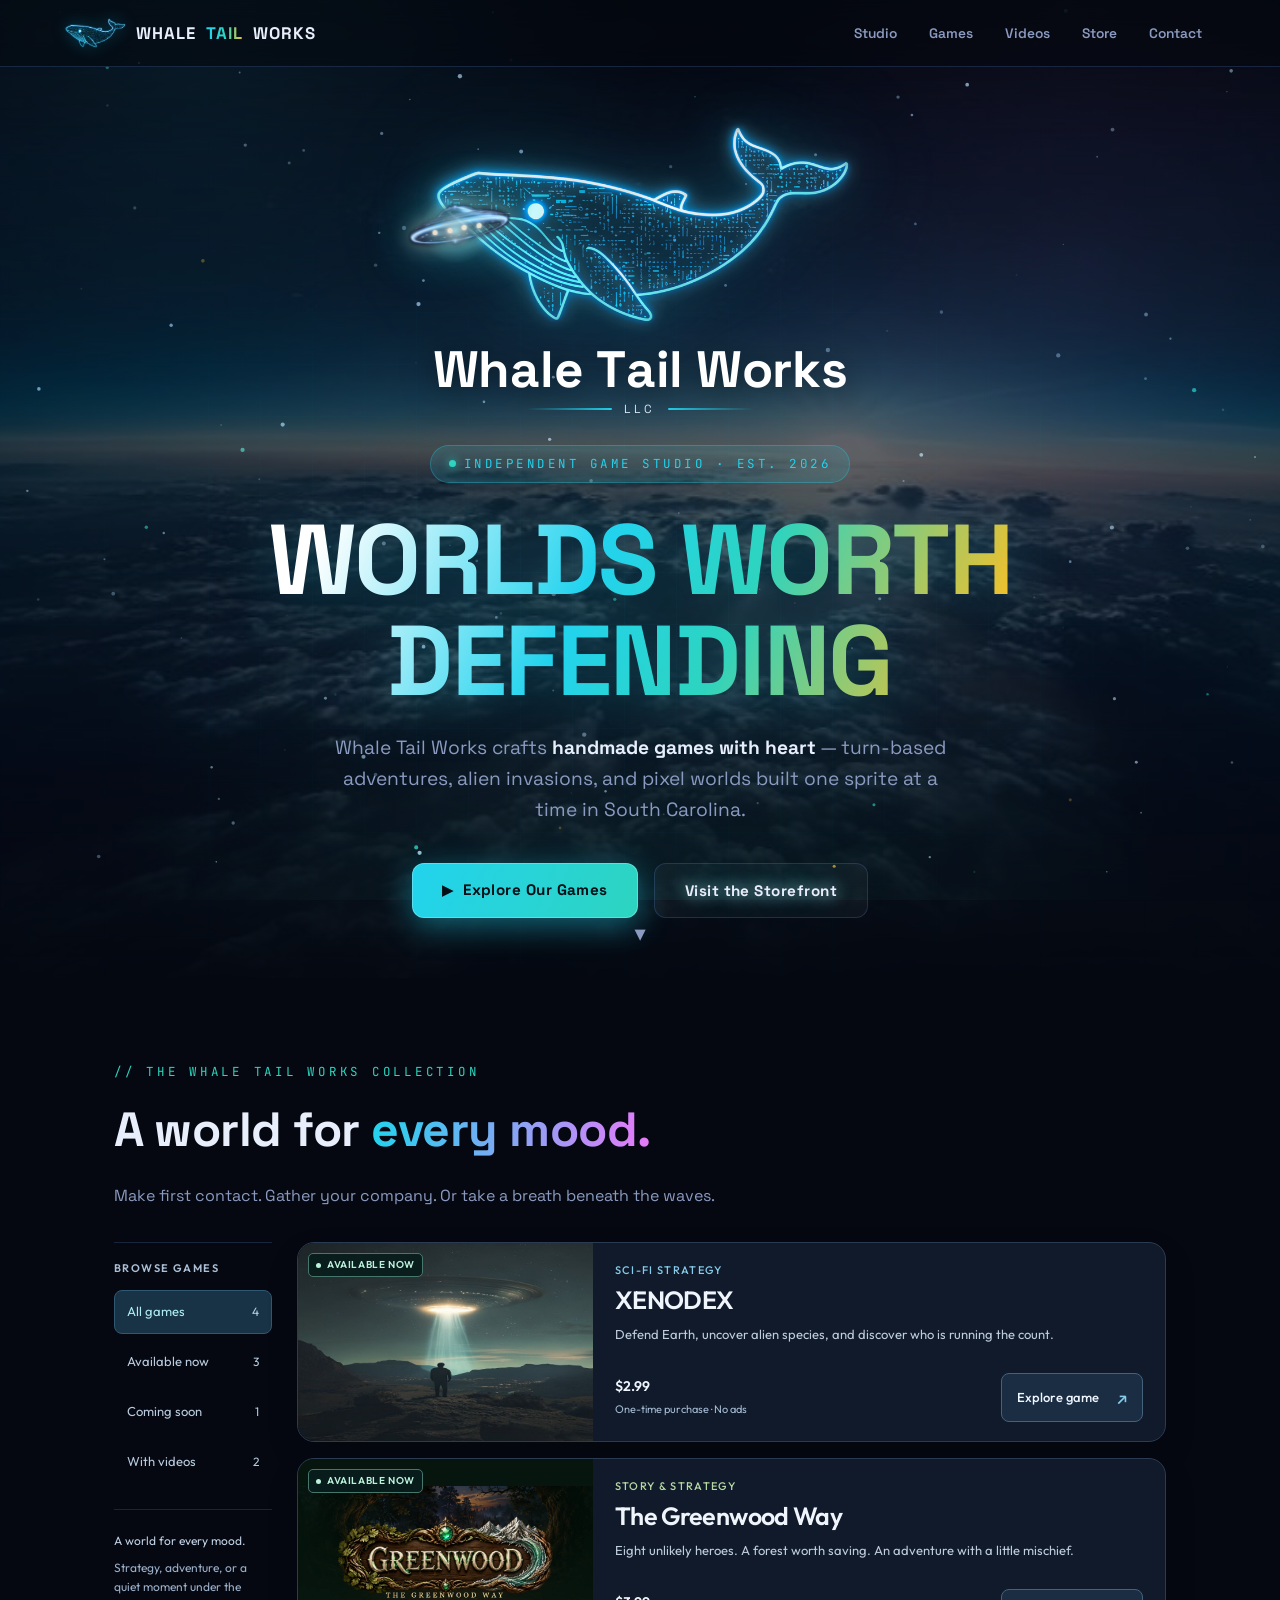
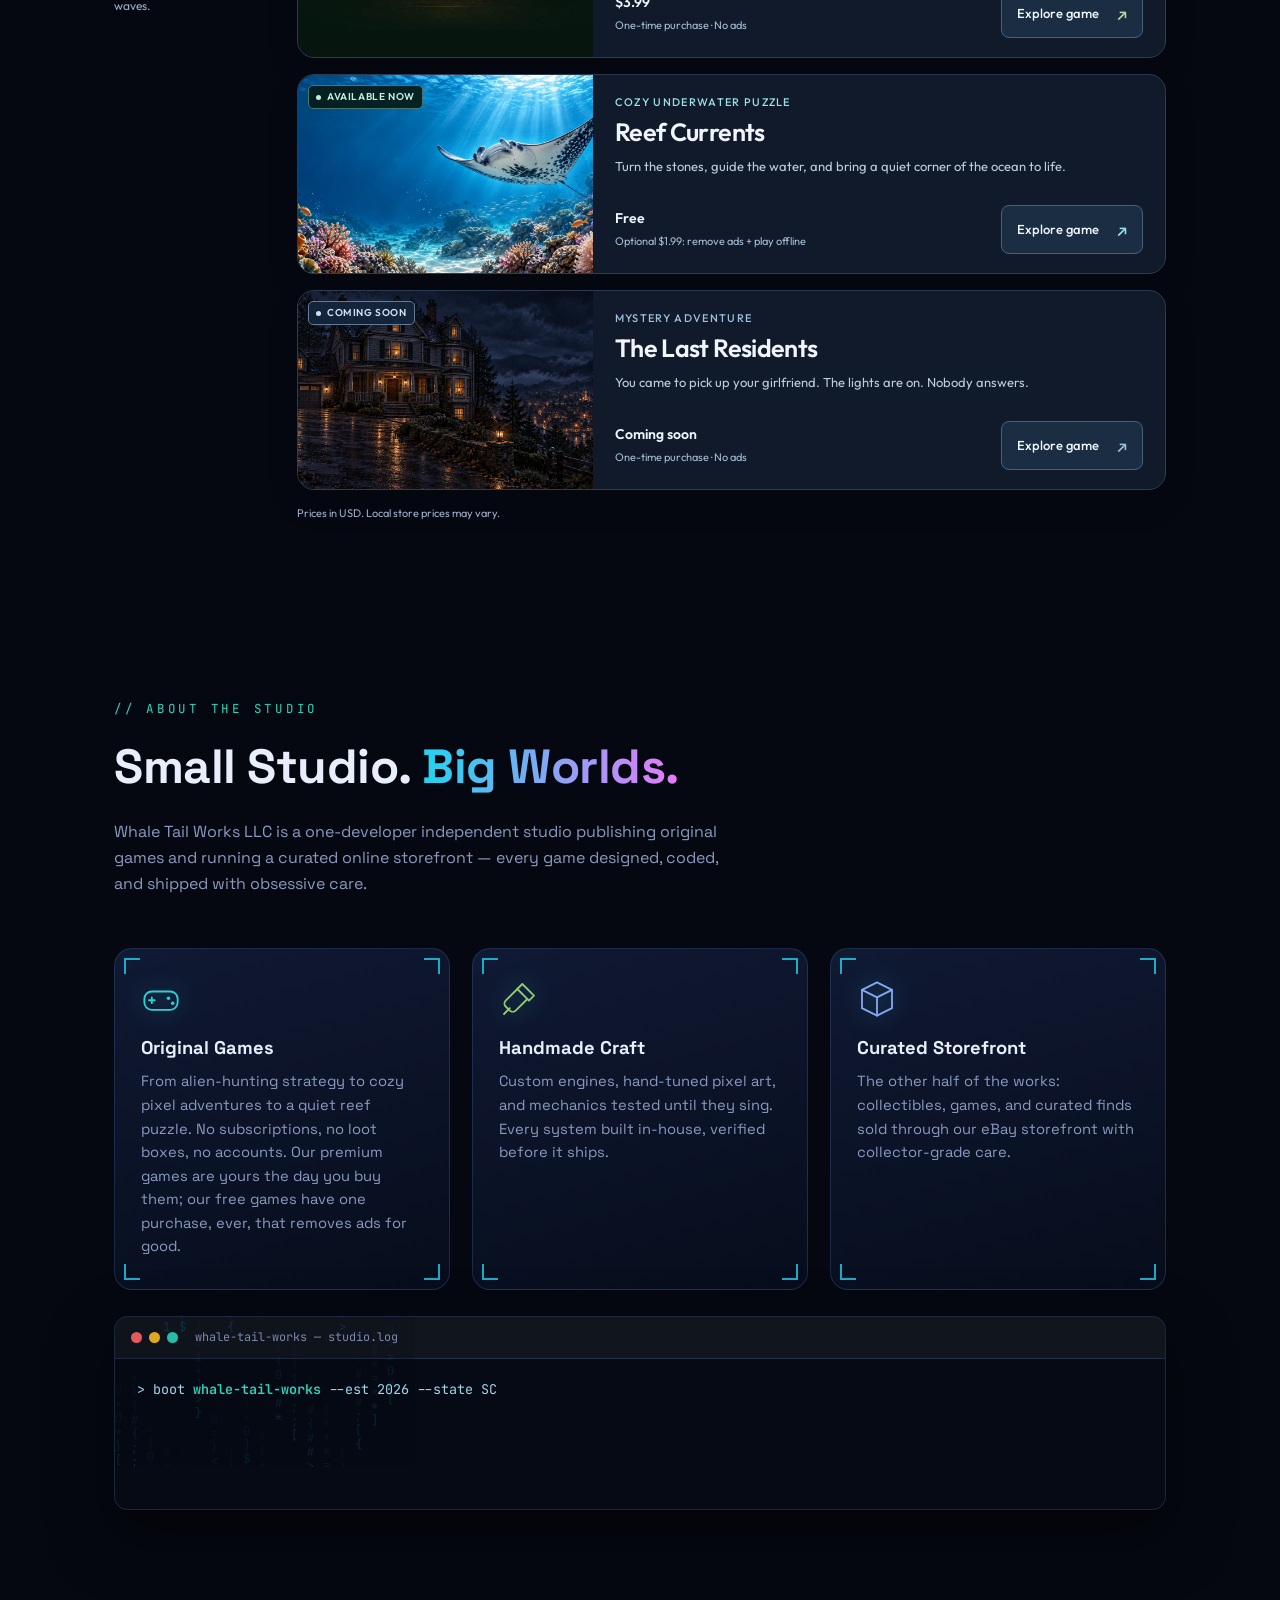
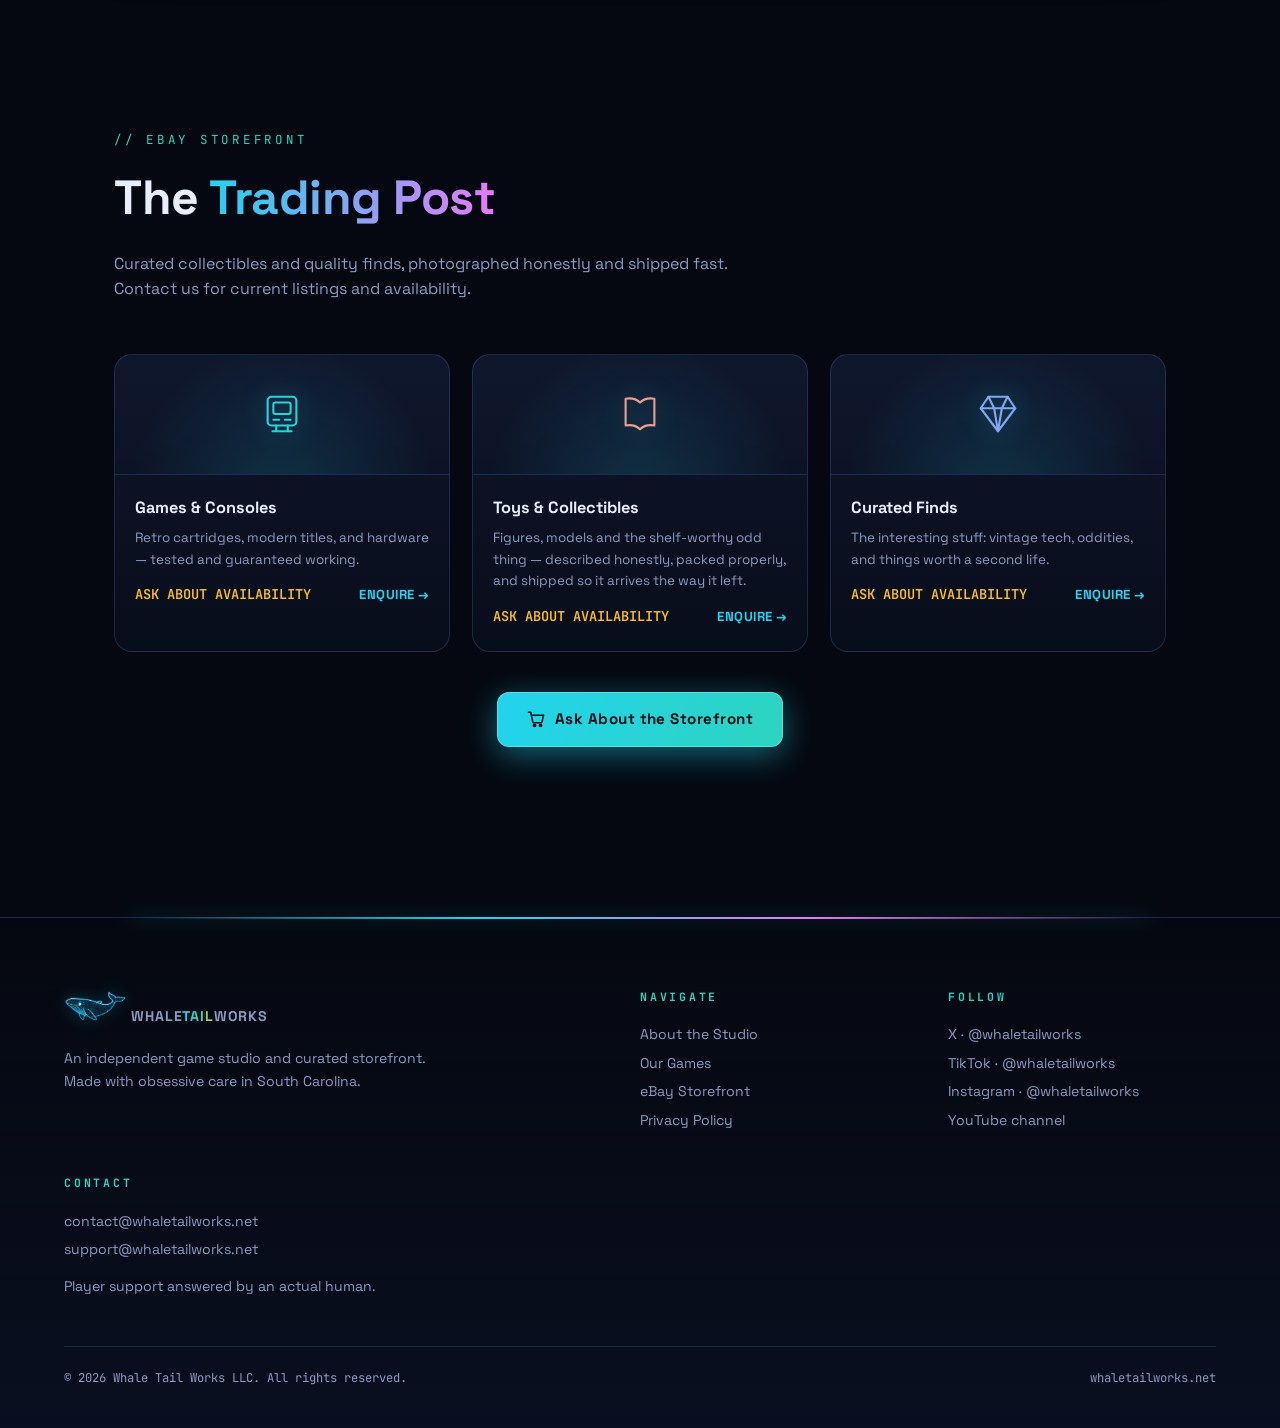
==== commit 60c8c0a6: "Reef Currents: catalog card to Available now with the Play link, filter counts 4/3/1, privacy Networ" ====
--- a/index.html
+++ b/index.html
@@ -586,8 +586,8 @@
     <aside class="catalog-sidebar" aria-label="Browse games">
       <h3>Browse games</h3>
       <div class="catalog-filters" aria-label="Filter games">
-        <button type="button" data-game-filter="all" aria-pressed="true">All games <span data-game-count="all">3</span></button>
-        <button type="button" data-game-filter="available" aria-pressed="false">Available now <span data-game-count="available">2</span></button>
+        <button type="button" data-game-filter="all" aria-pressed="true">All games <span data-game-count="all">4</span></button>
+        <button type="button" data-game-filter="available" aria-pressed="false">Available now <span data-game-count="available">3</span></button>
         <button type="button" data-game-filter="coming-soon" aria-pressed="false">Coming soon <span data-game-count="coming-soon">1</span></button>
         <button type="button" data-game-filter="videos" aria-pressed="false">With videos <span data-game-count="videos">2</span></button>
       </div>
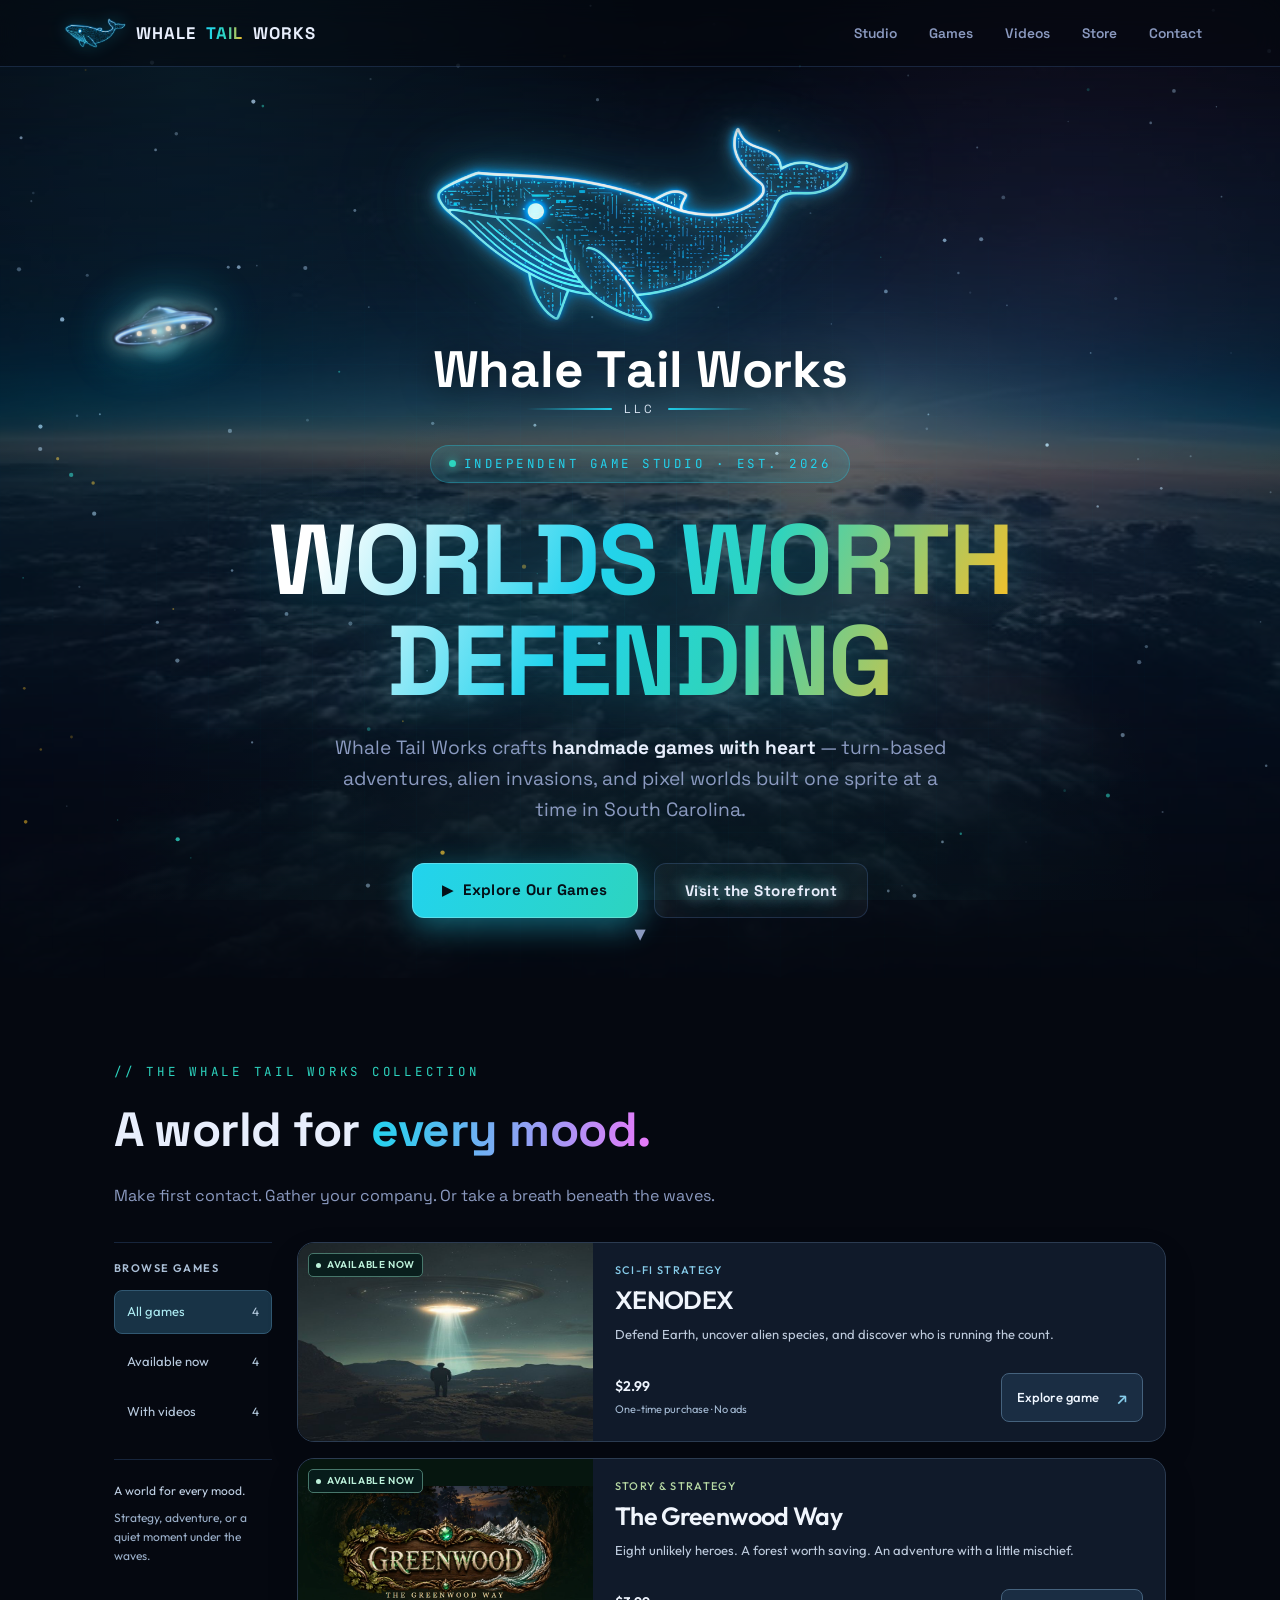
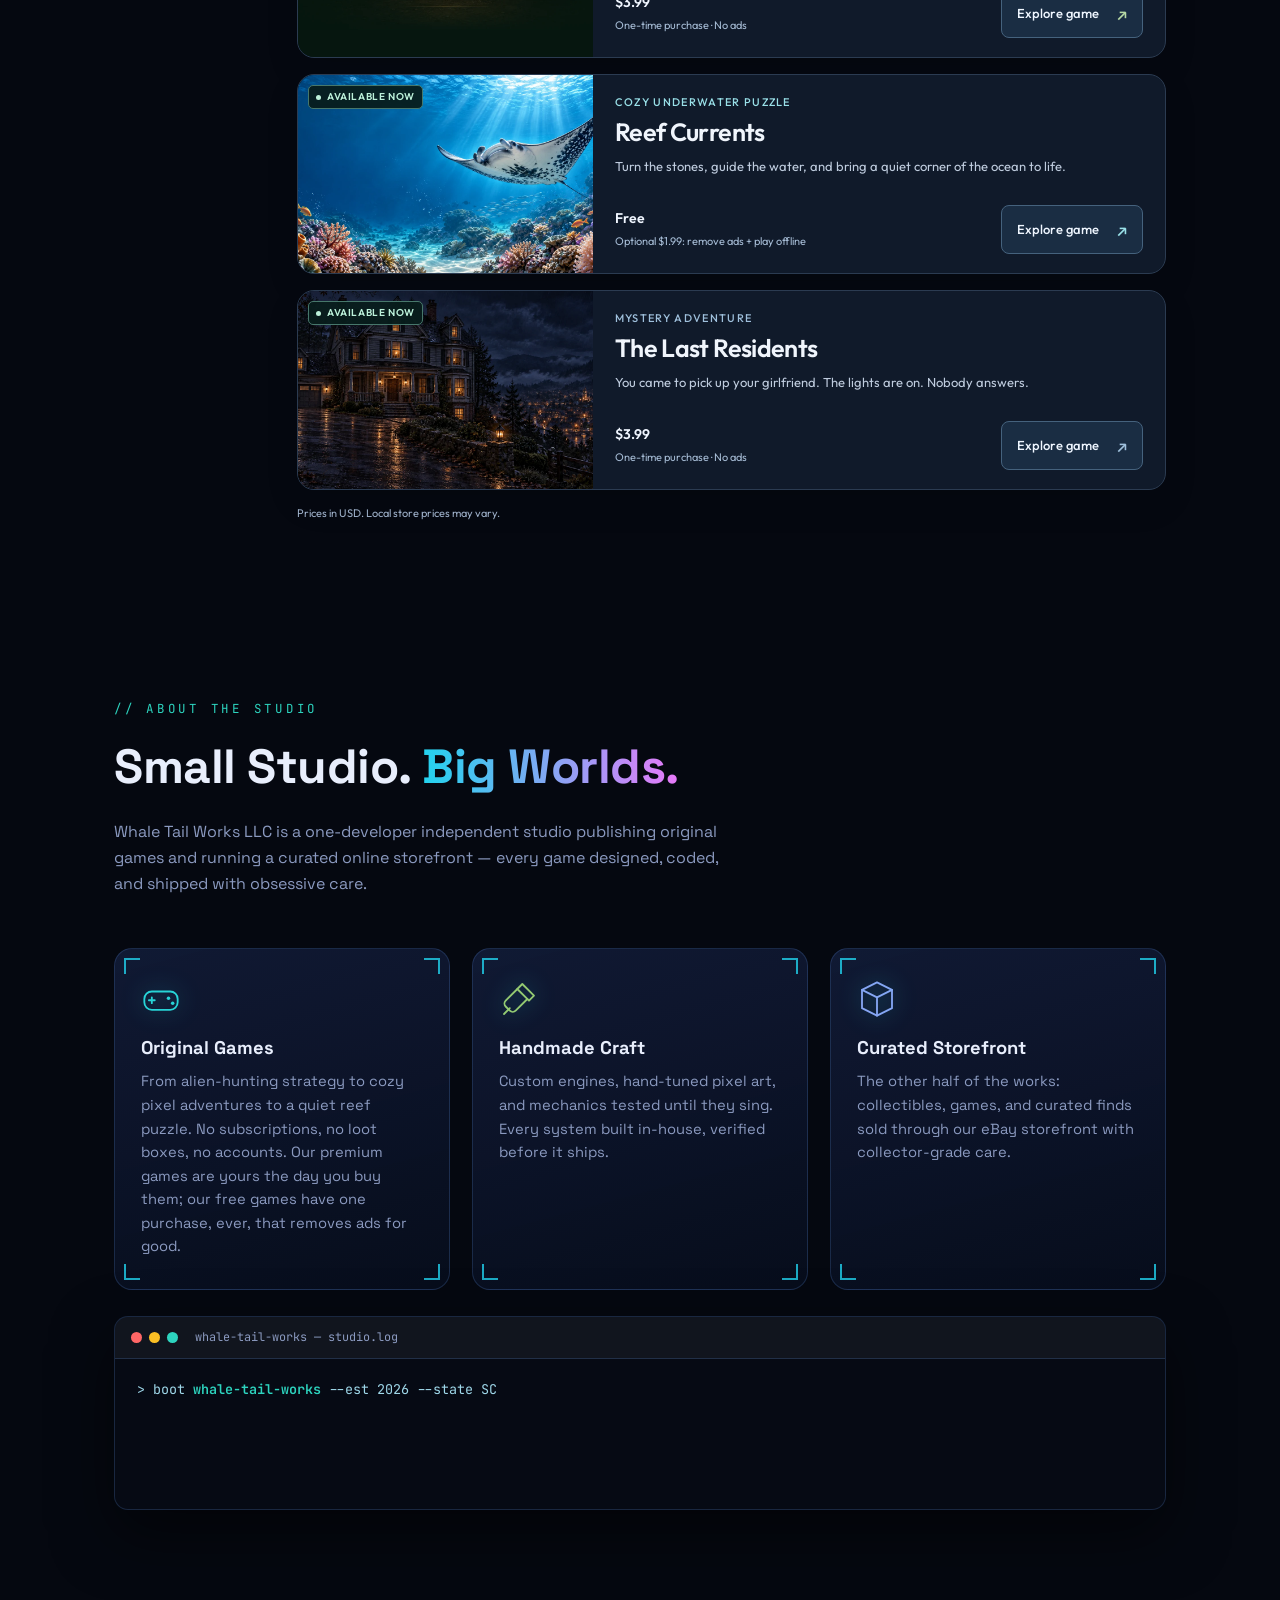
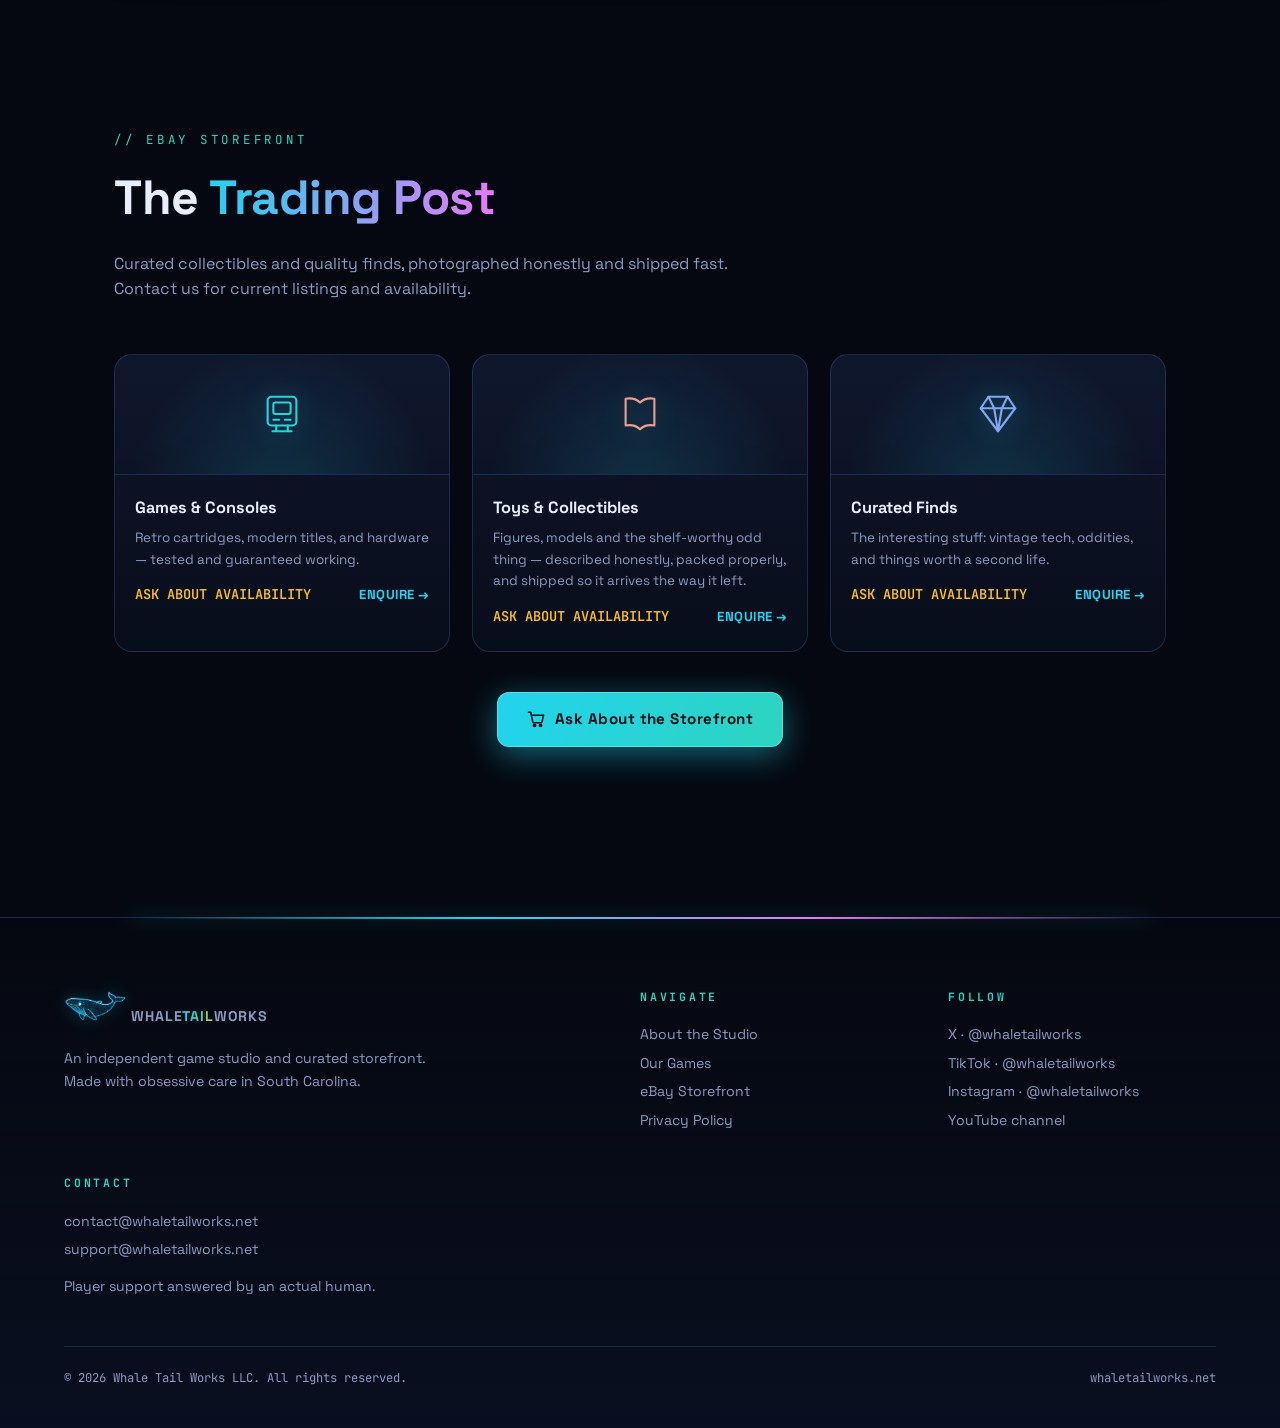
==== commit b19d9ec1: "The Last Residents is live on Google Play: card to Available now ($3.99, Play link), counts 4/4/0, e" ====
--- a/index.html
+++ b/index.html
@@ -7,14 +7,14 @@
 <meta name="google-site-verification" content="owP8878N82KcxifBvKM-wza5xHvphAd_0bREV82fw9s" />
 <meta name="viewport" content="width=device-width, initial-scale=1">
 <title>Whale Tail Works — Indie Game Studio</title>
-<meta name="description" content="Explore XENODEX and The Greenwood Way, out now on Google Play, plus Reef Currents, an upcoming cozy underwater puzzle, and The Last Residents, a mystery adventure in a house that remembers. Original games from Whale Tail Works LLC.">
+<meta name="description" content="Explore XENODEX, The Greenwood Way, Reef Currents and The Last Residents, all out now on Google Play. Original games from Whale Tail Works LLC.">
 
 <!-- Social cards. Without these a shared link is a bare URL with no preview. -->
 <meta property="og:type" content="website">
 <meta property="og:site_name" content="Whale Tail Works LLC">
 <meta property="og:url" content="https://whaletailworks.net/">
 <meta property="og:title" content="Whale Tail Works — games worth keeping">
-<meta property="og:description" content="No subscriptions, no loot boxes, no accounts. Premium games you buy once and own, and free games with one purchase that removes ads for good. XENODEX, The Greenwood Way and Reef Currents, from a studio in South Carolina.">
+<meta property="og:description" content="No subscriptions, no loot boxes, no accounts. Premium games you buy once and own, and free games with one purchase that removes ads for good. XENODEX, The Greenwood Way, Reef Currents and The Last Residents, from a studio in South Carolina.">
 <meta property="og:image" content="https://whaletailworks.net/img/social_card.jpg">
 <meta property="og:image:width" content="1200">
 <meta property="og:image:height" content="630">
@@ -516,9 +516,9 @@
 .video-slot img{object-fit:contain;opacity:1}.video-slot span{background:linear-gradient(transparent,rgba(0,0,0,.55));font-size:16px}
 .mark-wrap,.mark-wrap.flash{animation:none!important}.motion-preview{margin:24px 0;background:#0b1929;padding:18px;border-radius:14px}.motion-preview video{display:block;width:100%;max-width:800px;margin:12px auto;border-radius:10px}.motion-preview button{padding:10px 18px;background:#15354b;color:white;border:1px solid #55d9ee;border-radius:8px;cursor:pointer}
 </style>
-<link rel="stylesheet" href="media/game-catalog/games-catalog.css?v=20260920-lr">
-<script defer src="media/game-catalog/games-data.js?v=20260920-lr"></script>
-<script defer src="media/game-catalog/games-catalog.js?v=20260920-lr"></script>
+<link rel="stylesheet" href="media/game-catalog/games-catalog.css?v=20261014-lr-live">
+<script defer src="media/game-catalog/games-data.js?v=20261014-lr-live"></script>
+<script defer src="media/game-catalog/games-catalog.js?v=20261014-lr-live"></script>
 </head>
 <body>
 <div class="nebula" aria-hidden="true"></div>
@@ -587,16 +587,16 @@
       <h3>Browse games</h3>
       <div class="catalog-filters" aria-label="Filter games">
         <button type="button" data-game-filter="all" aria-pressed="true">All games <span data-game-count="all">4</span></button>
-        <button type="button" data-game-filter="available" aria-pressed="false">Available now <span data-game-count="available">3</span></button>
-        <button type="button" data-game-filter="coming-soon" aria-pressed="false">Coming soon <span data-game-count="coming-soon">1</span></button>
-        <button type="button" data-game-filter="videos" aria-pressed="false">With videos <span data-game-count="videos">2</span></button>
+        <button type="button" data-game-filter="available" aria-pressed="false">Available now <span data-game-count="available">4</span></button>
+        <button type="button" data-game-filter="coming-soon" aria-pressed="false" hidden>Coming soon <span data-game-count="coming-soon">0</span></button>
+        <button type="button" data-game-filter="videos" aria-pressed="false">With videos <span data-game-count="videos">4</span></button>
       </div>
       <div class="catalog-sidebar-note">A world for every mood.<p>Strategy, adventure, or a quiet moment under the waves.</p></div>
     </aside>
     <div class="catalog-results">
       <p id="game-filter-announcement" class="catalog-sr" role="status" aria-live="polite"></p>
       <div id="game-catalog-list" class="catalog-list"></div>
-      <noscript><div class="catalog-noscript"><p>Our games:</p><ul><li><a href="https://play.google.com/store/apps/details?id=net.whaletailworks.xenodex">XENODEX — $2.99 USD on Google Play</a></li><li><a href="https://play.google.com/store/apps/details?id=net.whaletailworks.greenwood">The Greenwood Way — $3.99 USD on Google Play</a></li><li>Reef Currents — coming soon, free with an optional $1.99 upgrade.</li><li>The Last Residents — coming soon, a mystery adventure in a house that remembers.</li></ul><p>Enable JavaScript to browse screenshots and game details.</p></div></noscript>
+      <noscript><div class="catalog-noscript"><p>Our games:</p><ul><li><a href="https://play.google.com/store/apps/details?id=net.whaletailworks.xenodex">XENODEX — $2.99 USD on Google Play</a></li><li><a href="https://play.google.com/store/apps/details?id=net.whaletailworks.greenwood">The Greenwood Way — $3.99 USD on Google Play</a></li><li><a href="https://play.google.com/store/apps/details?id=net.whaletailworks.reefcurrents">Reef Currents — free on Google Play, with an optional $1.99 upgrade</a></li><li><a href="https://play.google.com/store/apps/details?id=net.whaletailworks.lastresidents">The Last Residents — $3.99 USD on Google Play</a></li></ul><p>Enable JavaScript to browse screenshots and game details.</p></div></noscript>
       <p class="catalog-price-disclaimer">Prices in USD. Local store prices may vary.</p>
     </div>
   </div>
--- a/media/game-catalog/games-catalog.css
+++ b/media/game-catalog/games-catalog.css
@@ -11,6 +11,7 @@
 #games .catalog-filters button[aria-pressed="true"]{background:#183346;border-color:#315872;color:#adecf3}
 #games .catalog-filters button:hover{background:#163044}
 #games .catalog-filters button span{color:#b3c9dd;font-size:12px}
+#games .catalog-filters button[hidden]{display:none}
 #games .catalog-sidebar-note{border-top:1px solid var(--line);padding-top:21px;margin-top:25px;color:#c1d1e5;font-size:12px}
 #games .catalog-sidebar-note p{color:#9bafc9;font-size:12px;margin-top:8px}
 #games .catalog-list{display:flex;flex-direction:column;gap:16px}
@@ -73,6 +74,7 @@
 .game-modal .game-modal-trailer img{display:block;width:100%;height:100%;object-fit:contain;opacity:.7}
 .game-modal .game-modal-trailer button span,.game-modal .game-modal-trailer-link span{position:absolute;inset:0;display:flex;justify-content:center;align-items:center;text-shadow:0 2px 6px #000;font:600 20px OutfitCatalog,sans-serif}
 .game-modal .game-modal-trailer iframe{width:100%;height:100%;border:0;display:block}
+.game-modal .game-modal-trailer video{width:100%;height:100%;display:block;object-fit:contain;background:#06121e}
 .game-modal .game-modal-video-link{margin-top:10px!important;font-size:12px!important}
 .game-modal .game-modal-video-link a{color:#a5e6ec}
 .game-modal .game-modal-notice{border-left:2px solid #77c3d3;padding-left:13px;font-size:12px!important;margin-top:12px}
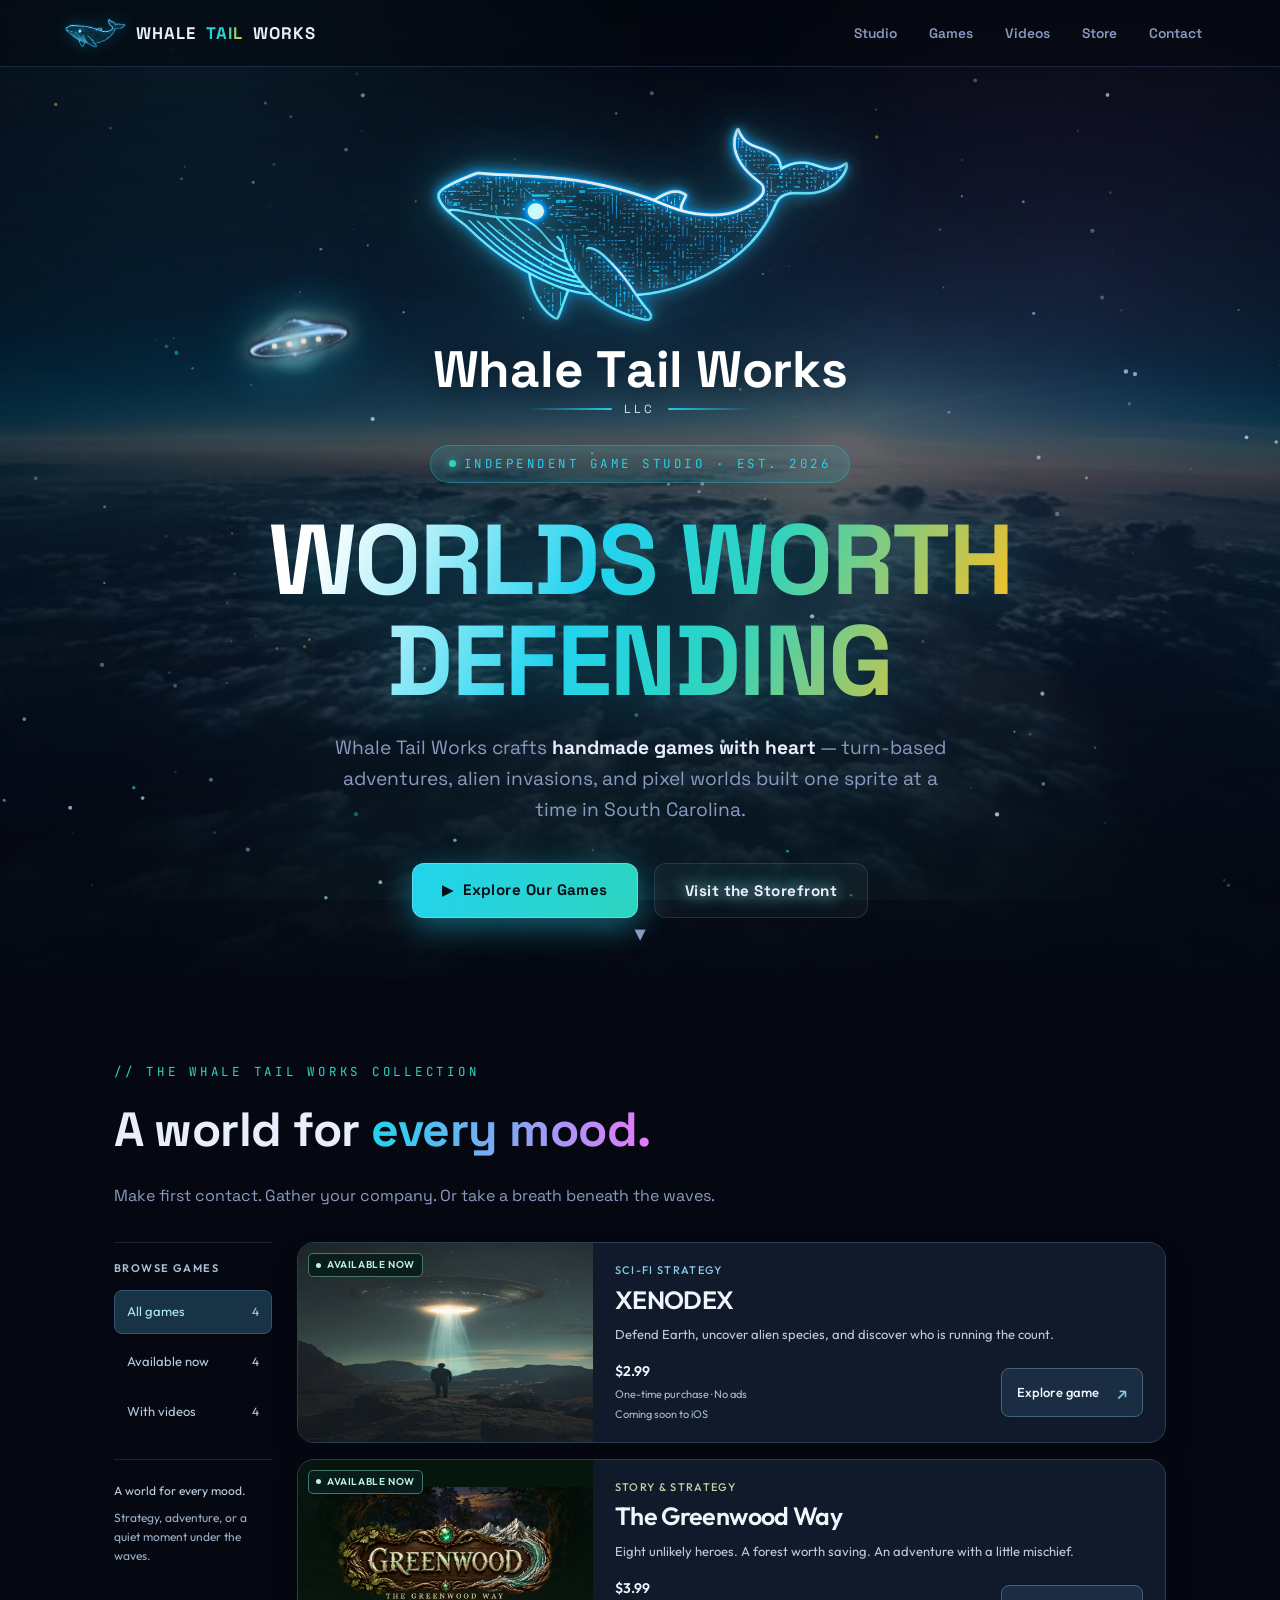
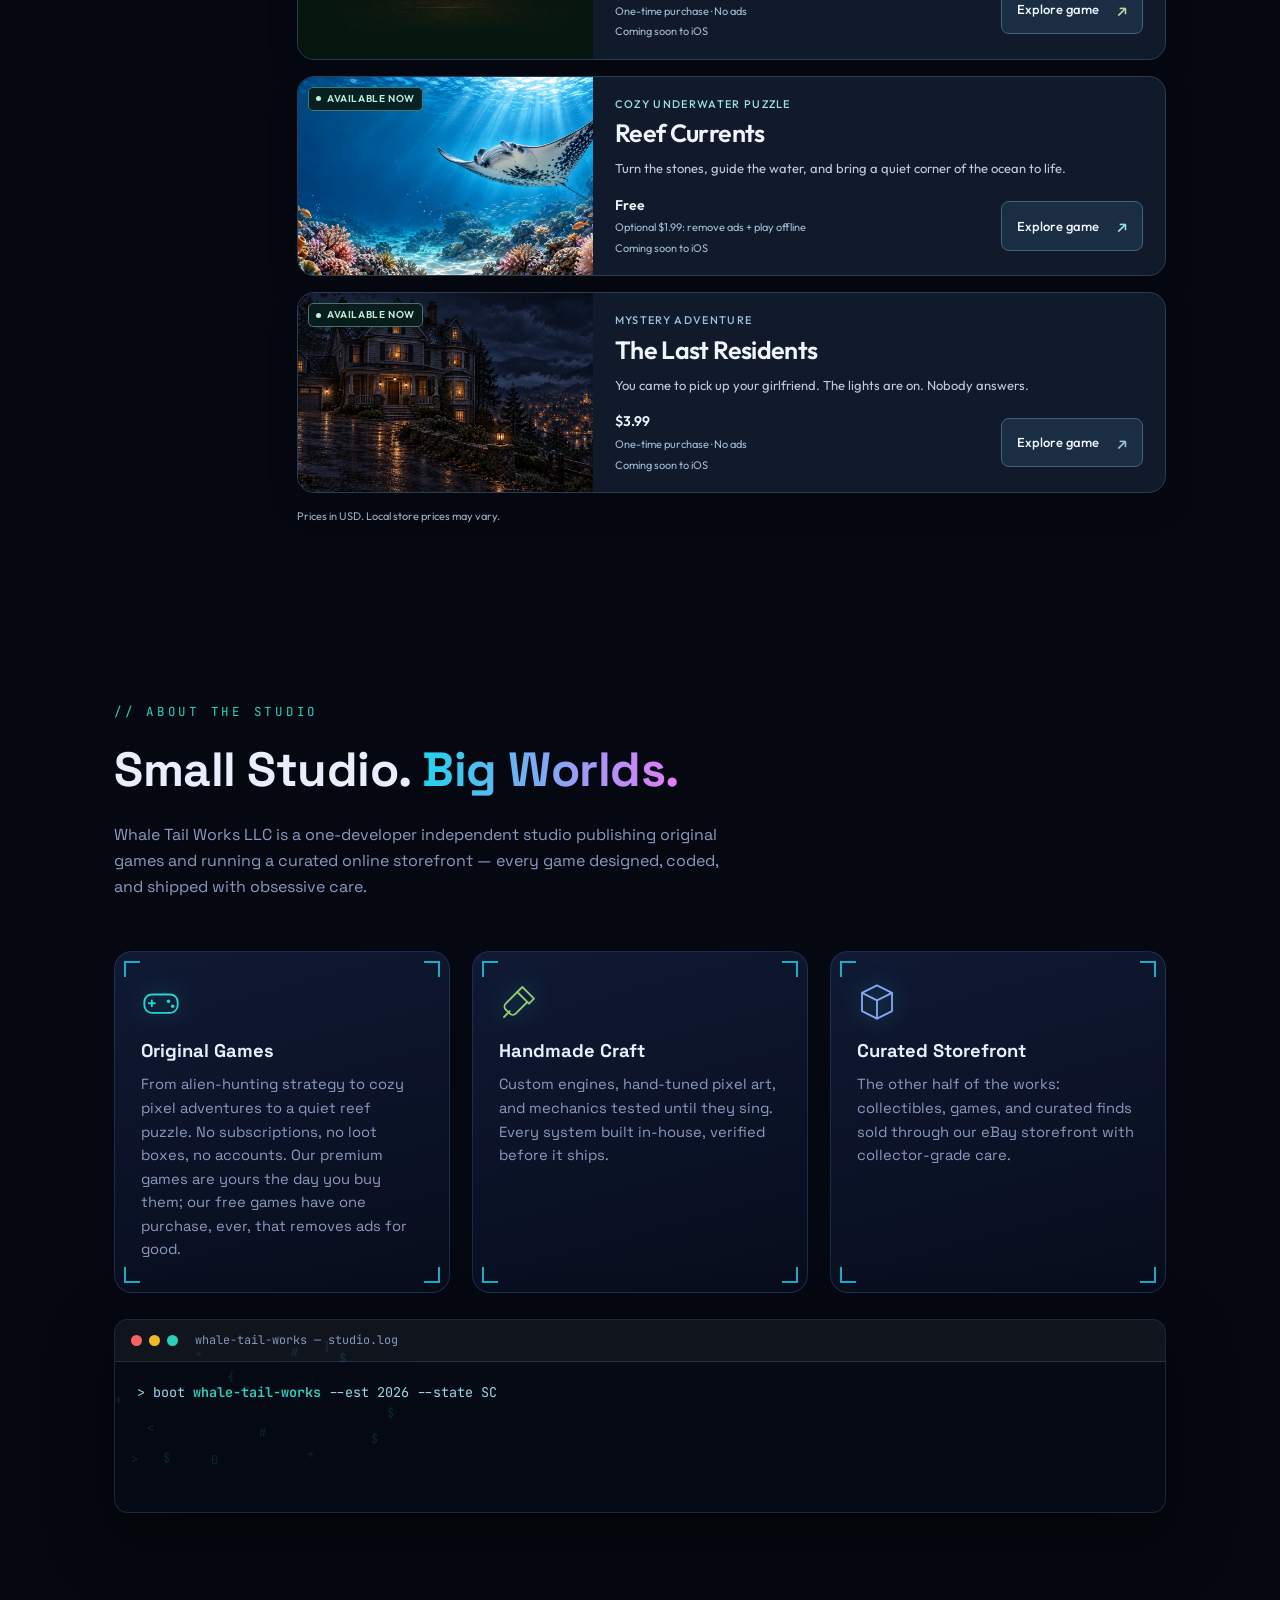
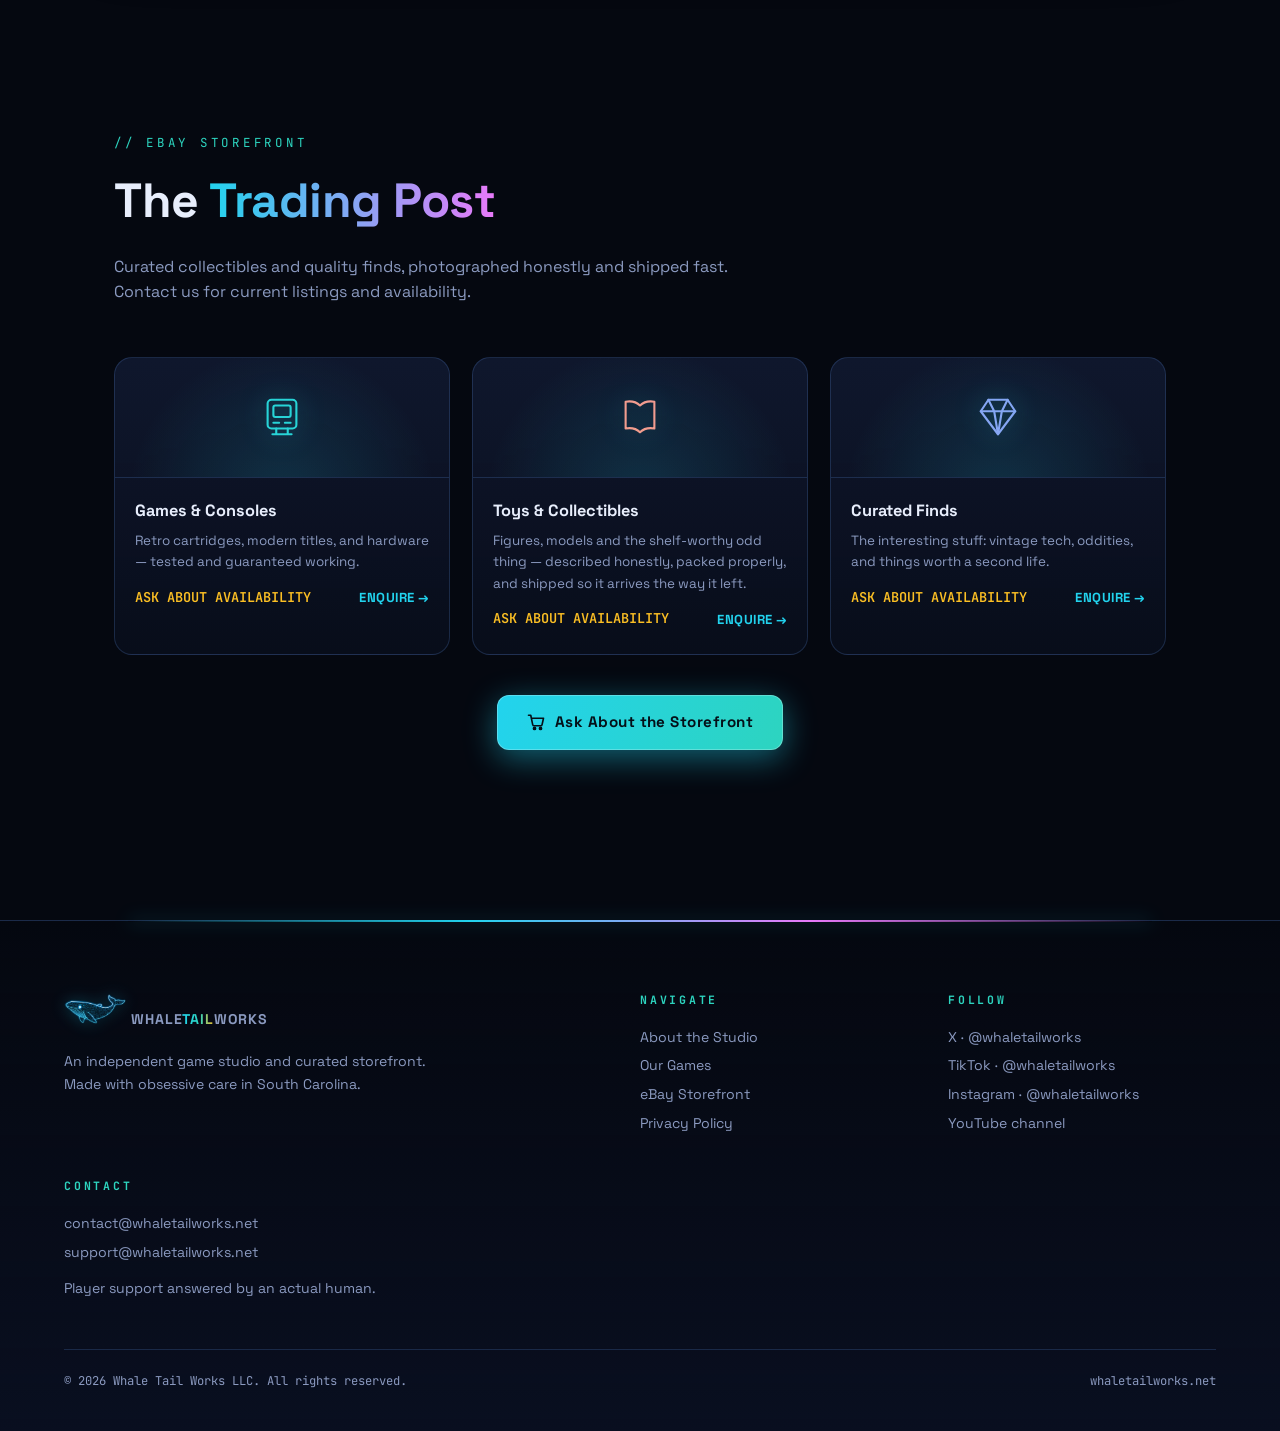
==== commit 0537c496: "Catalog: show Coming soon to iOS on every game card and page (no iOS links until approval)" ====
--- a/index.html
+++ b/index.html
@@ -516,9 +516,9 @@
 .video-slot img{object-fit:contain;opacity:1}.video-slot span{background:linear-gradient(transparent,rgba(0,0,0,.55));font-size:16px}
 .mark-wrap,.mark-wrap.flash{animation:none!important}.motion-preview{margin:24px 0;background:#0b1929;padding:18px;border-radius:14px}.motion-preview video{display:block;width:100%;max-width:800px;margin:12px auto;border-radius:10px}.motion-preview button{padding:10px 18px;background:#15354b;color:white;border:1px solid #55d9ee;border-radius:8px;cursor:pointer}
 </style>
-<link rel="stylesheet" href="media/game-catalog/games-catalog.css?v=20261014-lr-live">
-<script defer src="media/game-catalog/games-data.js?v=20261014-lr-live"></script>
-<script defer src="media/game-catalog/games-catalog.js?v=20261014-lr-live"></script>
+<link rel="stylesheet" href="media/game-catalog/games-catalog.css?v=20261018-ios-soon">
+<script defer src="media/game-catalog/games-data.js?v=20261018-ios-soon"></script>
+<script defer src="media/game-catalog/games-catalog.js?v=20261018-ios-soon"></script>
 </head>
 <body>
 <div class="nebula" aria-hidden="true"></div>
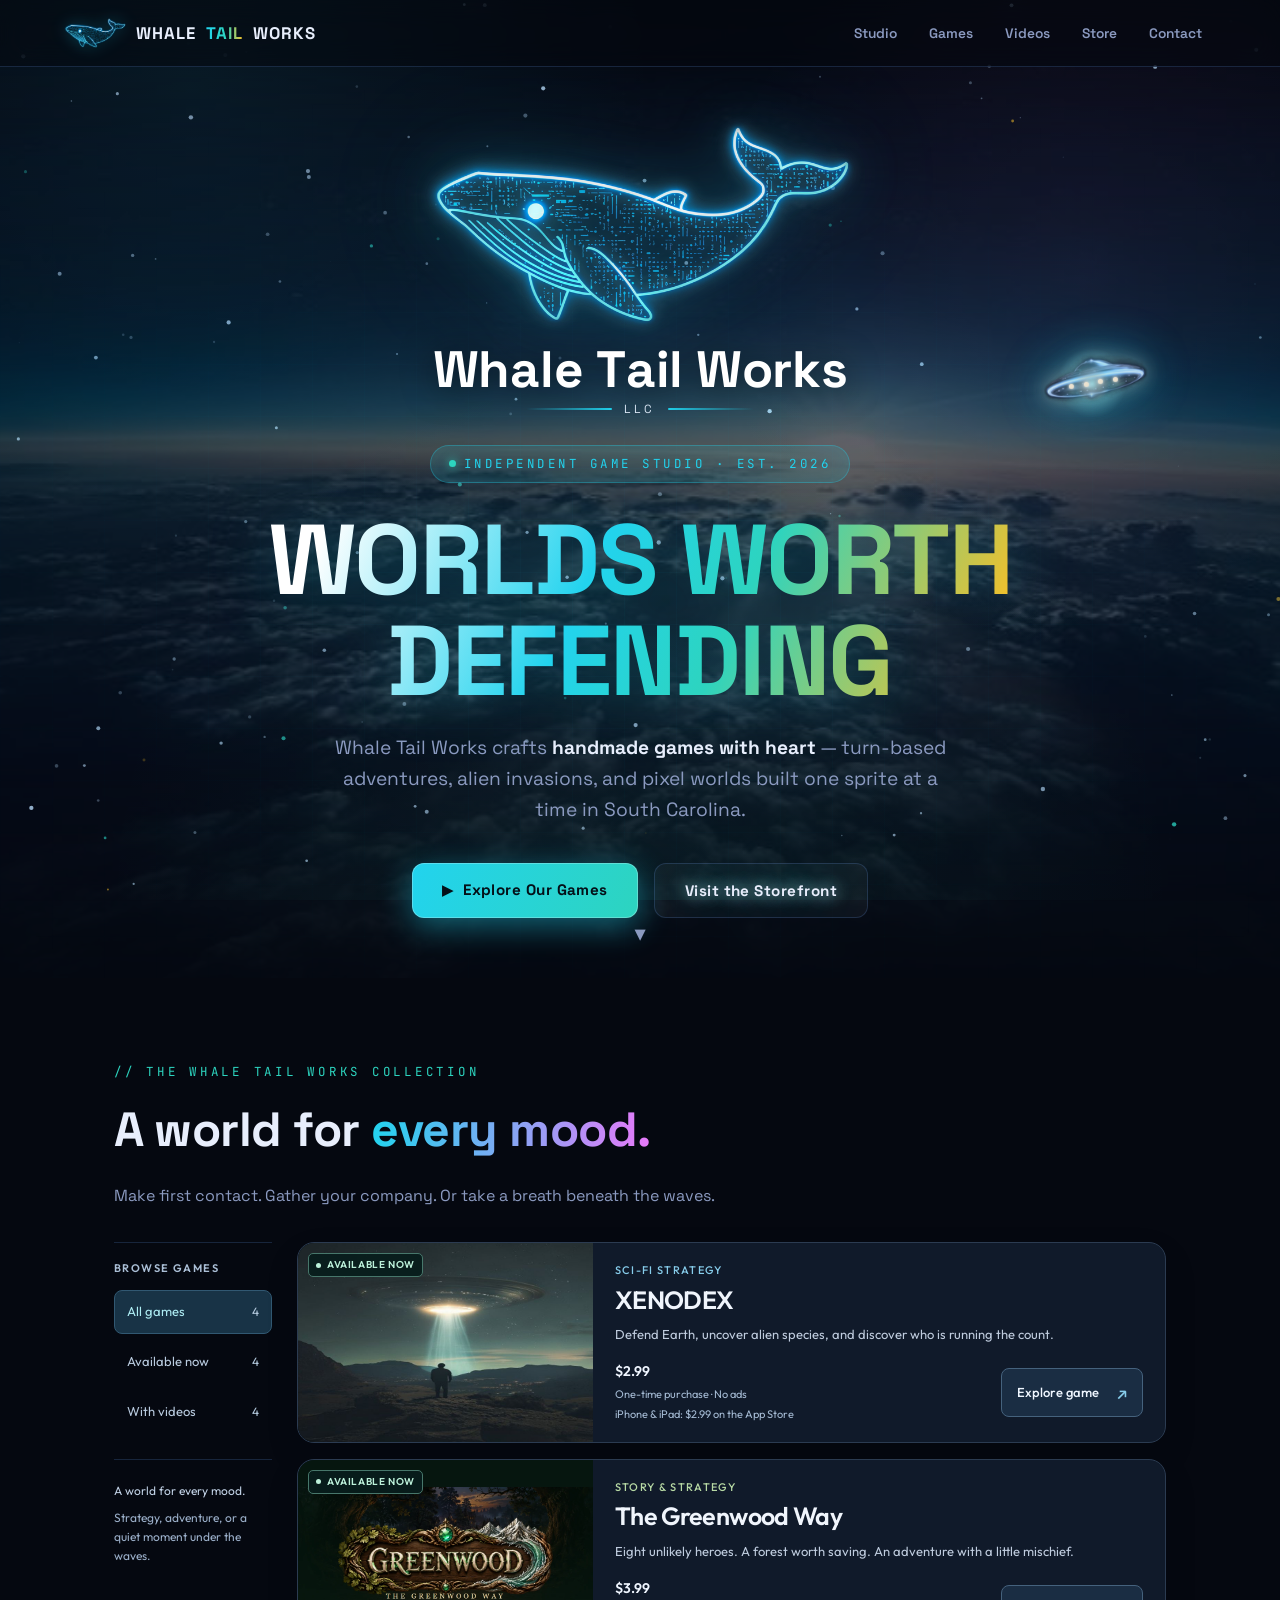
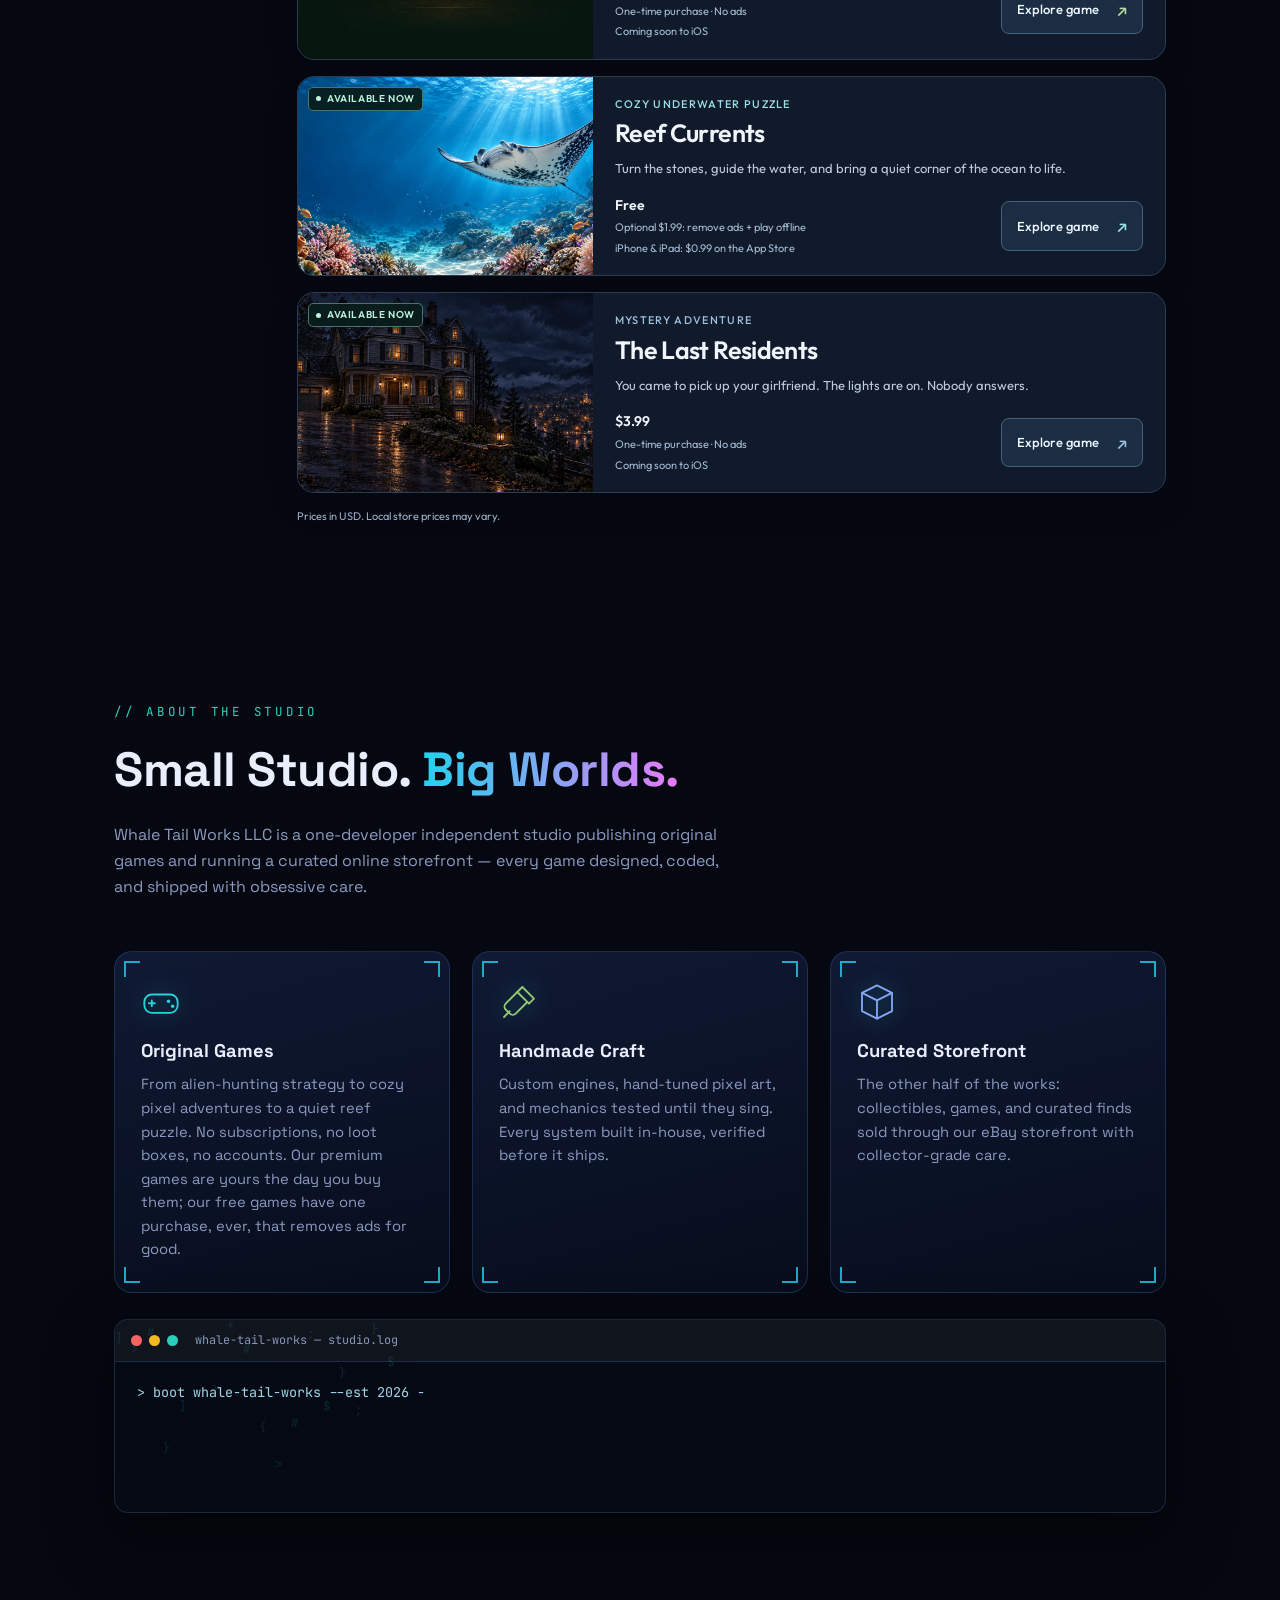
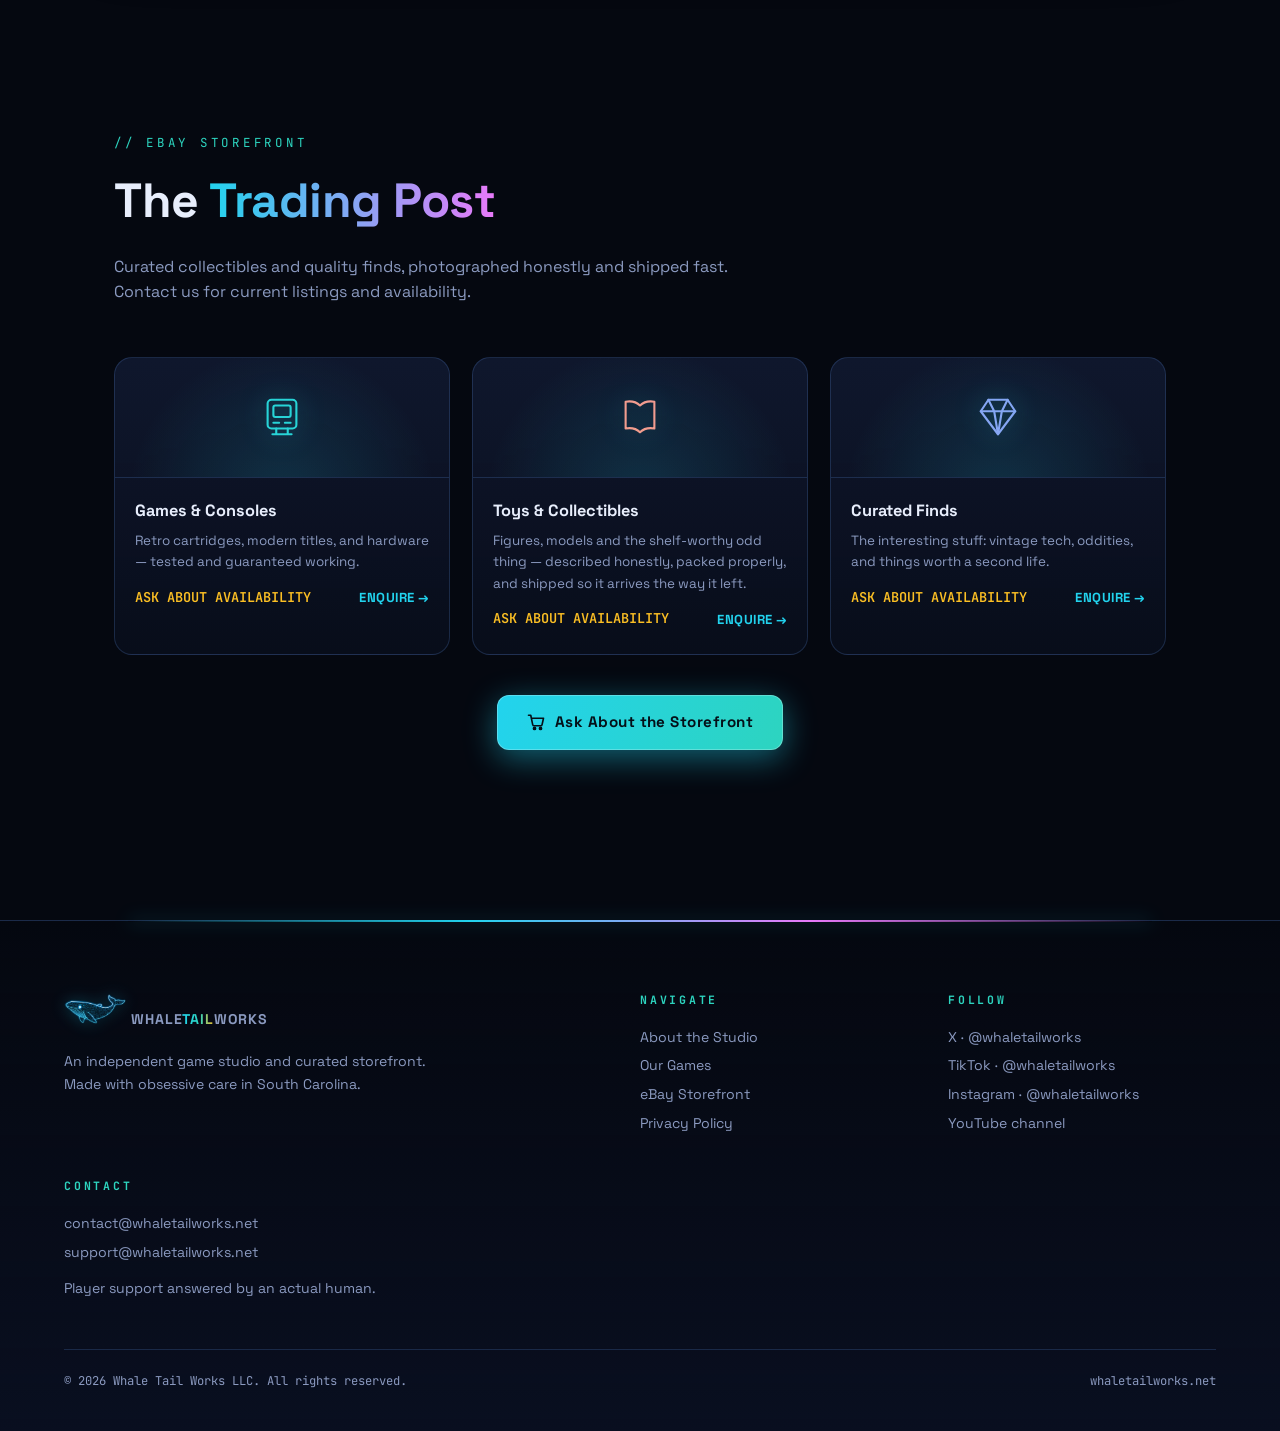
==== commit 30629e13: "XENODEX and Reef Currents: App Store listings live (buttons, prices, noscript links) Co-Authored-By:" ====
--- a/index.html
+++ b/index.html
@@ -7,7 +7,7 @@
 <meta name="google-site-verification" content="owP8878N82KcxifBvKM-wza5xHvphAd_0bREV82fw9s" />
 <meta name="viewport" content="width=device-width, initial-scale=1">
 <title>Whale Tail Works — Indie Game Studio</title>
-<meta name="description" content="Explore XENODEX, The Greenwood Way, Reef Currents and The Last Residents, all out now on Google Play. Original games from Whale Tail Works LLC.">
+<meta name="description" content="Explore XENODEX, The Greenwood Way, Reef Currents and The Last Residents, all out now on Google Play; XENODEX and Reef Currents are also on the App Store. Original games from Whale Tail Works LLC.">
 
 <!-- Social cards. Without these a shared link is a bare URL with no preview. -->
 <meta property="og:type" content="website">
@@ -517,8 +517,8 @@
 .mark-wrap,.mark-wrap.flash{animation:none!important}.motion-preview{margin:24px 0;background:#0b1929;padding:18px;border-radius:14px}.motion-preview video{display:block;width:100%;max-width:800px;margin:12px auto;border-radius:10px}.motion-preview button{padding:10px 18px;background:#15354b;color:white;border:1px solid #55d9ee;border-radius:8px;cursor:pointer}
 </style>
 <link rel="stylesheet" href="media/game-catalog/games-catalog.css?v=20261018-ios-soon">
-<script defer src="media/game-catalog/games-data.js?v=20261018-ios-soon"></script>
-<script defer src="media/game-catalog/games-catalog.js?v=20261018-ios-soon"></script>
+<script defer src="media/game-catalog/games-data.js?v=20261021-app-store"></script>
+<script defer src="media/game-catalog/games-catalog.js?v=20261021-app-store"></script>
 </head>
 <body>
 <div class="nebula" aria-hidden="true"></div>
@@ -596,7 +596,7 @@
     <div class="catalog-results">
       <p id="game-filter-announcement" class="catalog-sr" role="status" aria-live="polite"></p>
       <div id="game-catalog-list" class="catalog-list"></div>
-      <noscript><div class="catalog-noscript"><p>Our games:</p><ul><li><a href="https://play.google.com/store/apps/details?id=net.whaletailworks.xenodex">XENODEX — $2.99 USD on Google Play</a></li><li><a href="https://play.google.com/store/apps/details?id=net.whaletailworks.greenwood">The Greenwood Way — $3.99 USD on Google Play</a></li><li><a href="https://play.google.com/store/apps/details?id=net.whaletailworks.reefcurrents">Reef Currents — free on Google Play, with an optional $1.99 upgrade</a></li><li><a href="https://play.google.com/store/apps/details?id=net.whaletailworks.lastresidents">The Last Residents — $3.99 USD on Google Play</a></li></ul><p>Enable JavaScript to browse screenshots and game details.</p></div></noscript>
+      <noscript><div class="catalog-noscript"><p>Our games:</p><ul><li><a href="https://play.google.com/store/apps/details?id=net.whaletailworks.xenodex">XENODEX — $2.99 USD on Google Play</a></li><li><a href="https://apps.apple.com/us/app/xenodex/id6824190743">XENODEX — $2.99 on the App Store</a></li><li><a href="https://play.google.com/store/apps/details?id=net.whaletailworks.greenwood">The Greenwood Way — $3.99 USD on Google Play</a></li><li><a href="https://play.google.com/store/apps/details?id=net.whaletailworks.reefcurrents">Reef Currents — free on Google Play, with an optional $1.99 upgrade</a></li><li><a href="https://apps.apple.com/us/app/reef-currents/id6824314158">Reef Currents — $0.99 on the App Store</a></li><li><a href="https://play.google.com/store/apps/details?id=net.whaletailworks.lastresidents">The Last Residents — $3.99 USD on Google Play</a></li></ul><p>Enable JavaScript to browse screenshots and game details.</p></div></noscript>
       <p class="catalog-price-disclaimer">Prices in USD. Local store prices may vary.</p>
     </div>
   </div>
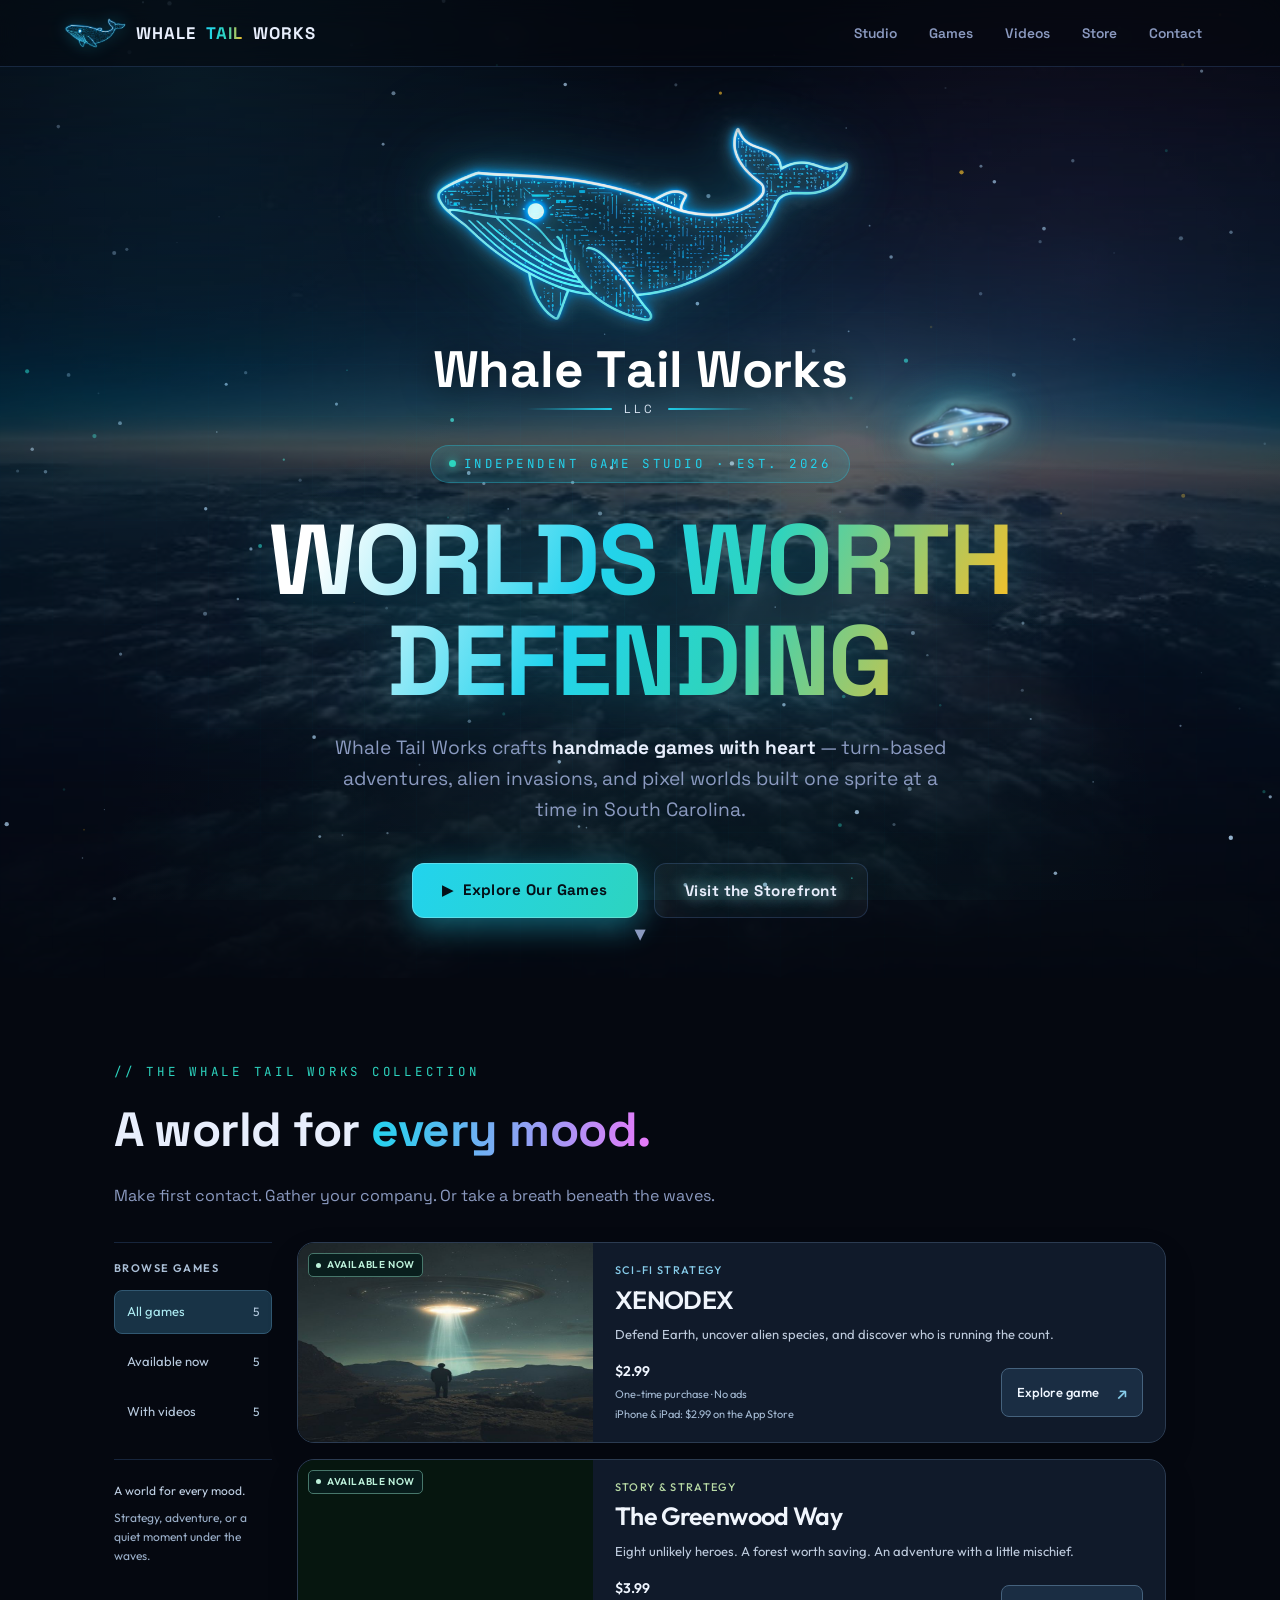
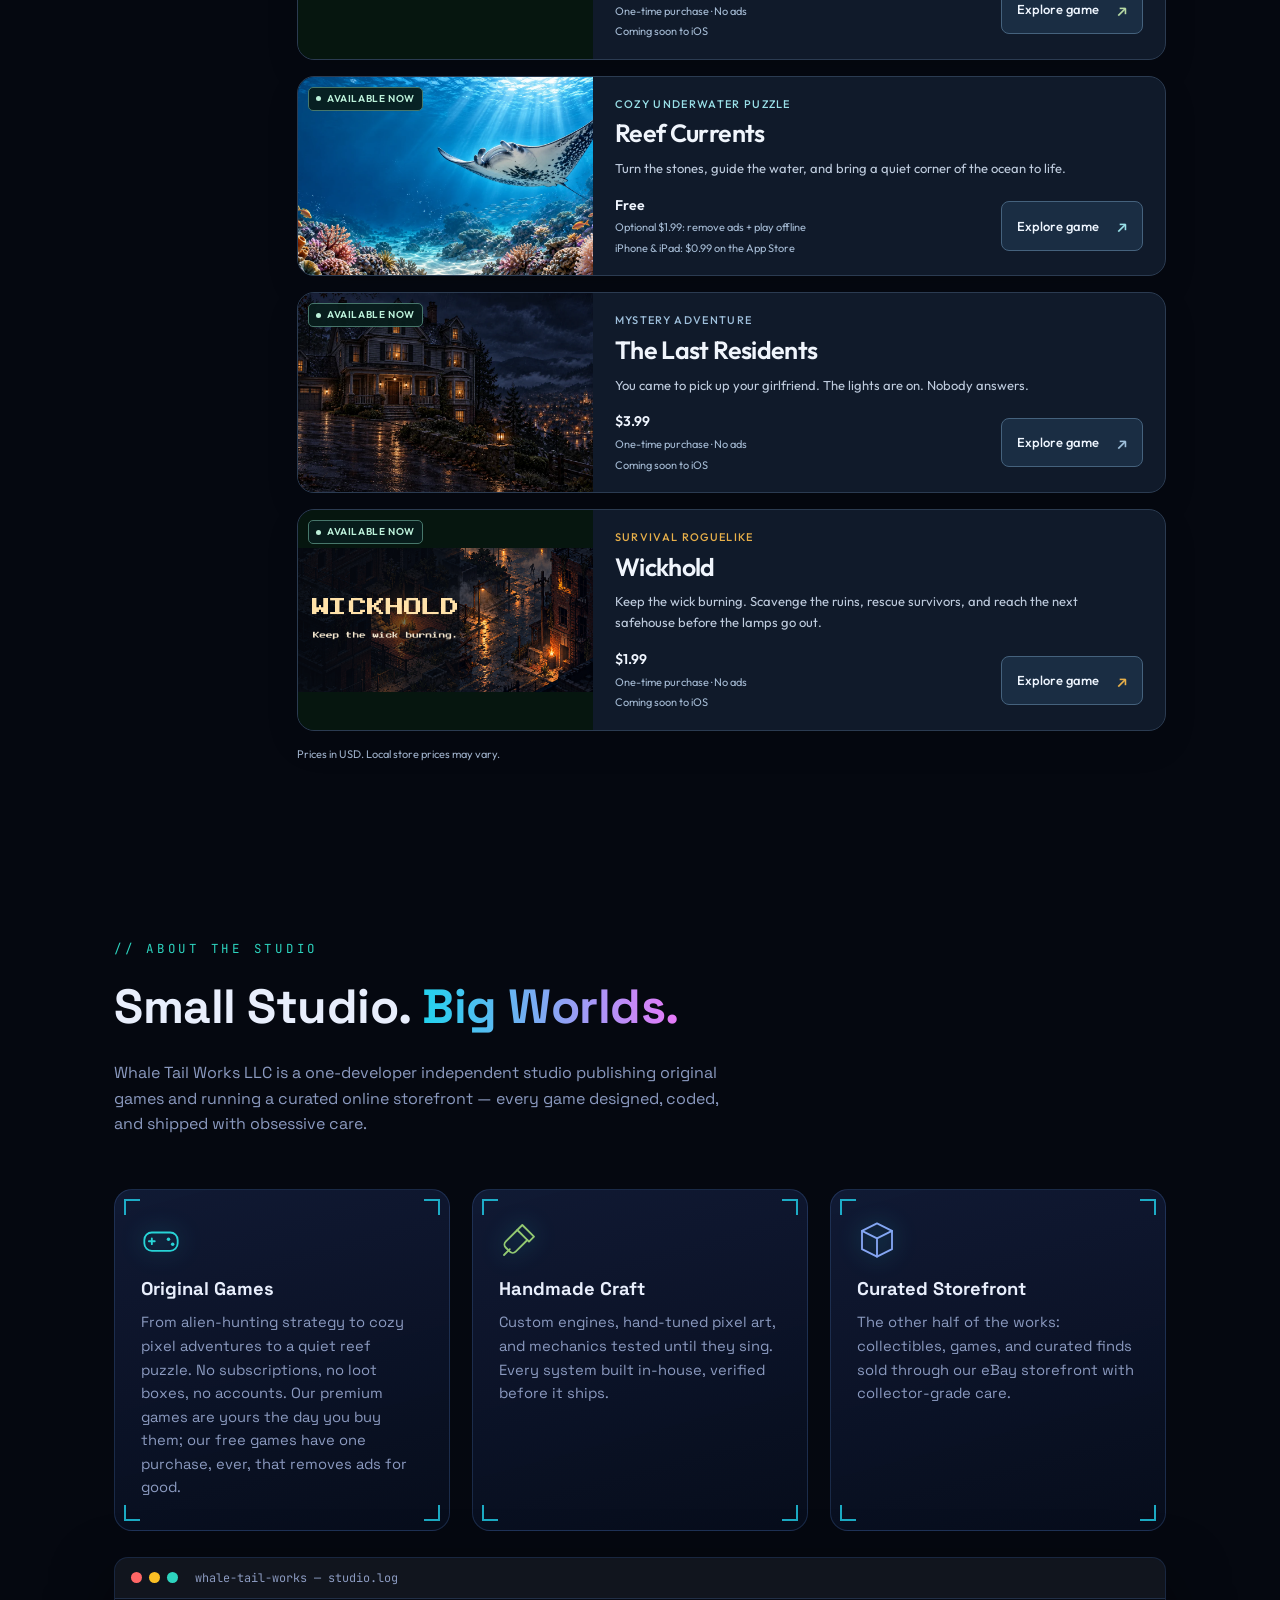
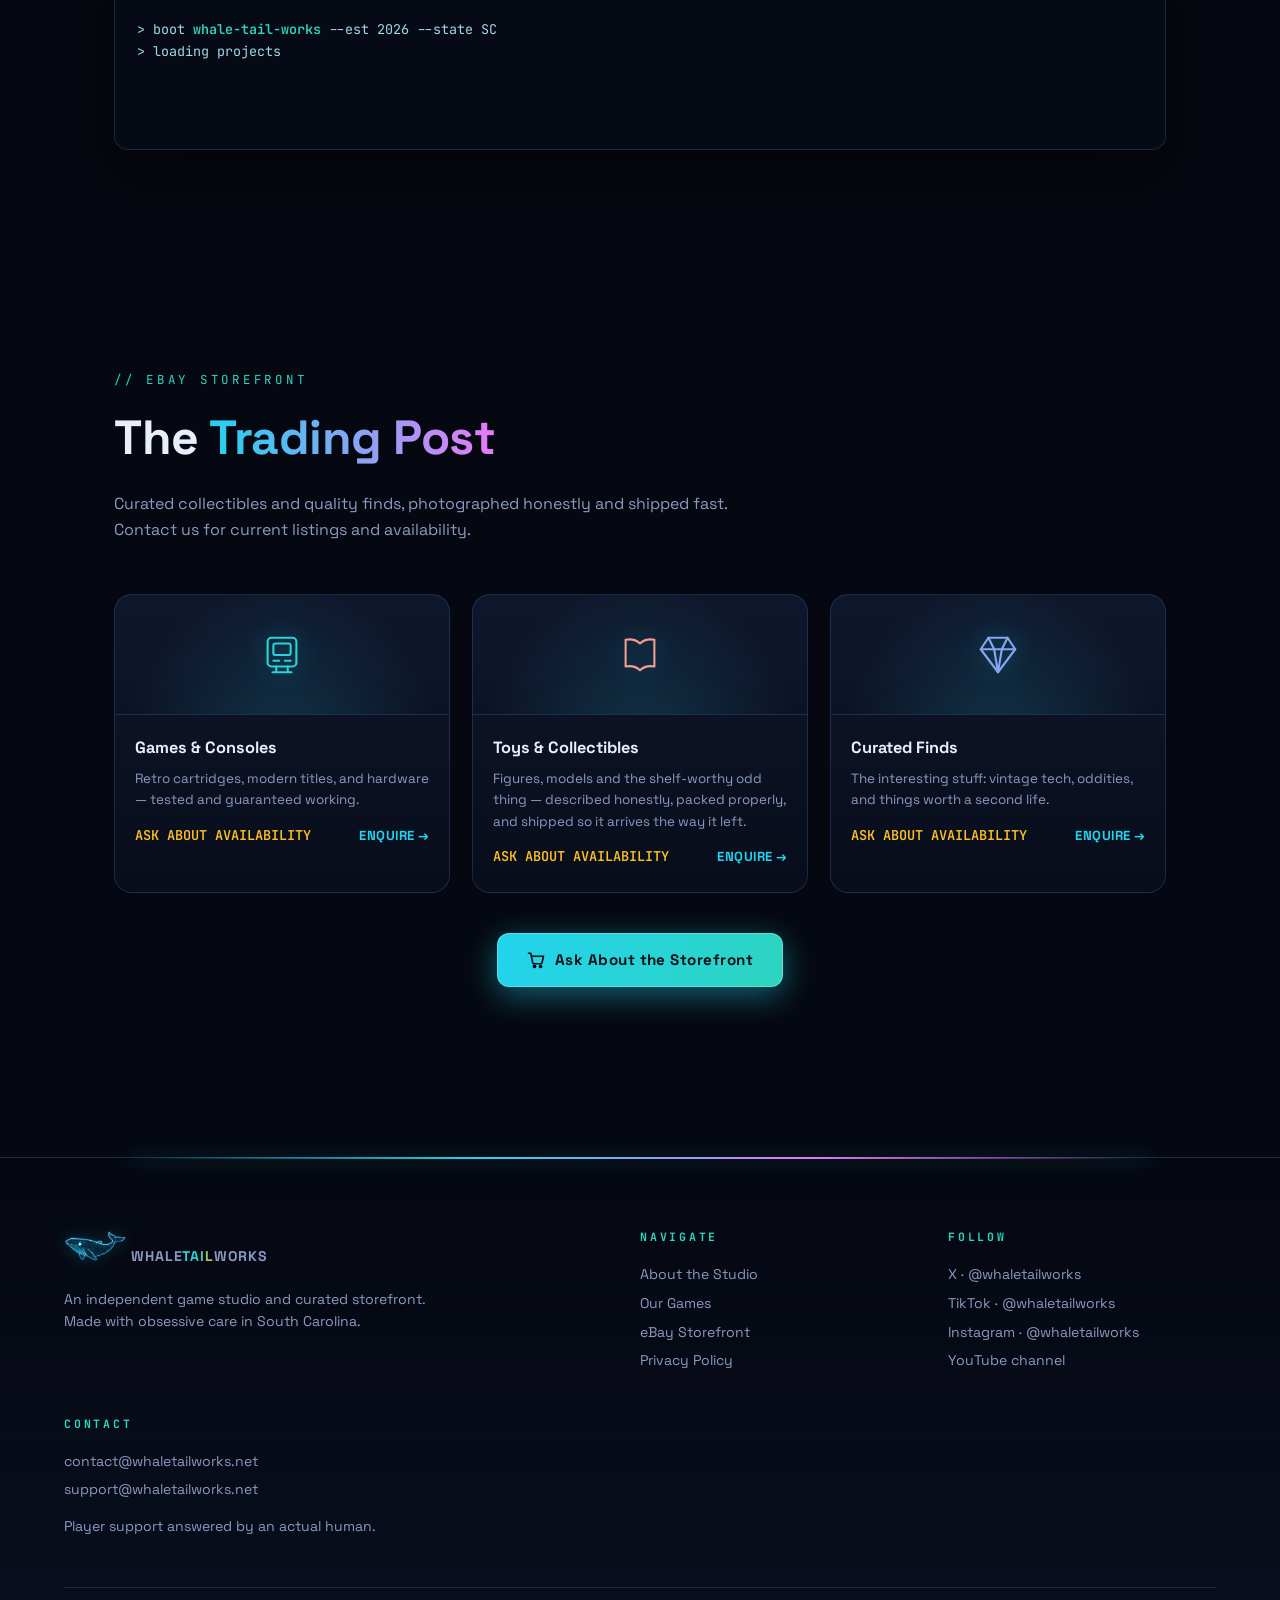
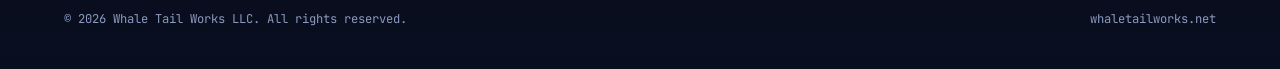
==== commit fab78bbc: "Hero saucer: fly and take letters even when reduced motion is on With prefers-reduced-motion the sau" ====
--- a/index.html
+++ b/index.html
@@ -511,6 +511,15 @@
 .video-card{background:#0c192b;border:1px solid var(--line);border-radius:14px;overflow:hidden}
 .video-card h3,.video-card p{padding:10px 16px}.video-slot{position:relative;aspect-ratio:16/9;background:#050810}.video-slot button{width:100%;height:100%;cursor:pointer;border:0;background:#050810;color:white;position:relative}.video-slot img{width:100%;height:100%;object-fit:cover;opacity:.75}.video-slot span{position:absolute;inset:0;display:grid;place-content:center;font:700 20px system-ui;text-shadow:0 2px 5px black}.video-slot iframe{width:100%;height:100%;border:0}.video-card a{color:var(--cyan)}button:focus-visible,a:focus-visible{outline:3px solid var(--gold);outline-offset:3px}
 @media(prefers-reduced-motion:reduce){html{scroll-behavior:auto}*,*::before,*::after{animation:none!important;transition:none!important}}
+/* the saucer's letter theft is exempt from the rule above (see the note in the UFO script): the beam, the
+   lifted letter and the returning letters keep their slow moves; wobble, lamps and glow stay switched off */
+@media(prefers-reduced-motion:reduce){
+  #ufoRig .beam{transition:transform .45s cubic-bezier(.2,.8,.3,1),opacity .4s!important}
+  #ufoRig.warp .saucer{animation:warpStretch .5s ease-in forwards!important}
+  .ghost{transition:transform 1.5s cubic-bezier(.4,0,.5,1),opacity 1.5s ease-in!important}
+  .wtext .ltr{transition:color .5s,text-shadow .5s,-webkit-text-stroke-color .5s!important}
+  .wtext .ltr.remat{animation:remat .9s ease-out!important}
+}
 
 .video-card h3{font-size:14px!important;line-height:1.3;min-height:54px;margin:0;display:flex;align-items:center;padding:12px 14px!important}
 .video-slot img{object-fit:contain;opacity:1}.video-slot span{background:linear-gradient(transparent,rgba(0,0,0,.55));font-size:16px}
@@ -771,11 +780,16 @@
 (function(){
   const rig=document.getElementById('ufoRig');
   const header=document.querySelector('header');
-  if(!rig||matchMedia('(prefers-reduced-motion: reduce)').matches)return;
+  /* 2026-11-25: the saucer no longer stands down for "reduced motion". With that setting on it never
+     took off and sat hidden behind the nav bar, so the studio's signature piece was simply missing
+     (David's own browsers). It now flies its slow glide and takes its letter either way; what the
+     setting still switches off is the busy part: the wobble, the chasing rim lamps, the pulsing glow.
+     The transition is set with priority because the reduced-motion stylesheet rule is `!important`. */
+  if(!rig)return;
   const wait=ms=>new Promise(r=>setTimeout(r,ms));
   const R=(a,b)=>a+Math.random()*(b-a);
   function place(x,y,ms){
-    rig.style.transition=ms?`transform ${ms}ms cubic-bezier(.35,.05,.35,1)`:'none';
+    rig.style.setProperty('transition',ms?`transform ${ms}ms cubic-bezier(.35,.05,.35,1),opacity .25s`:'none','important');
     rig.style.transform=`translate(${x}px,${y}px)`;
   }
   // keep clear of the hero logo/title column in the middle of the stage
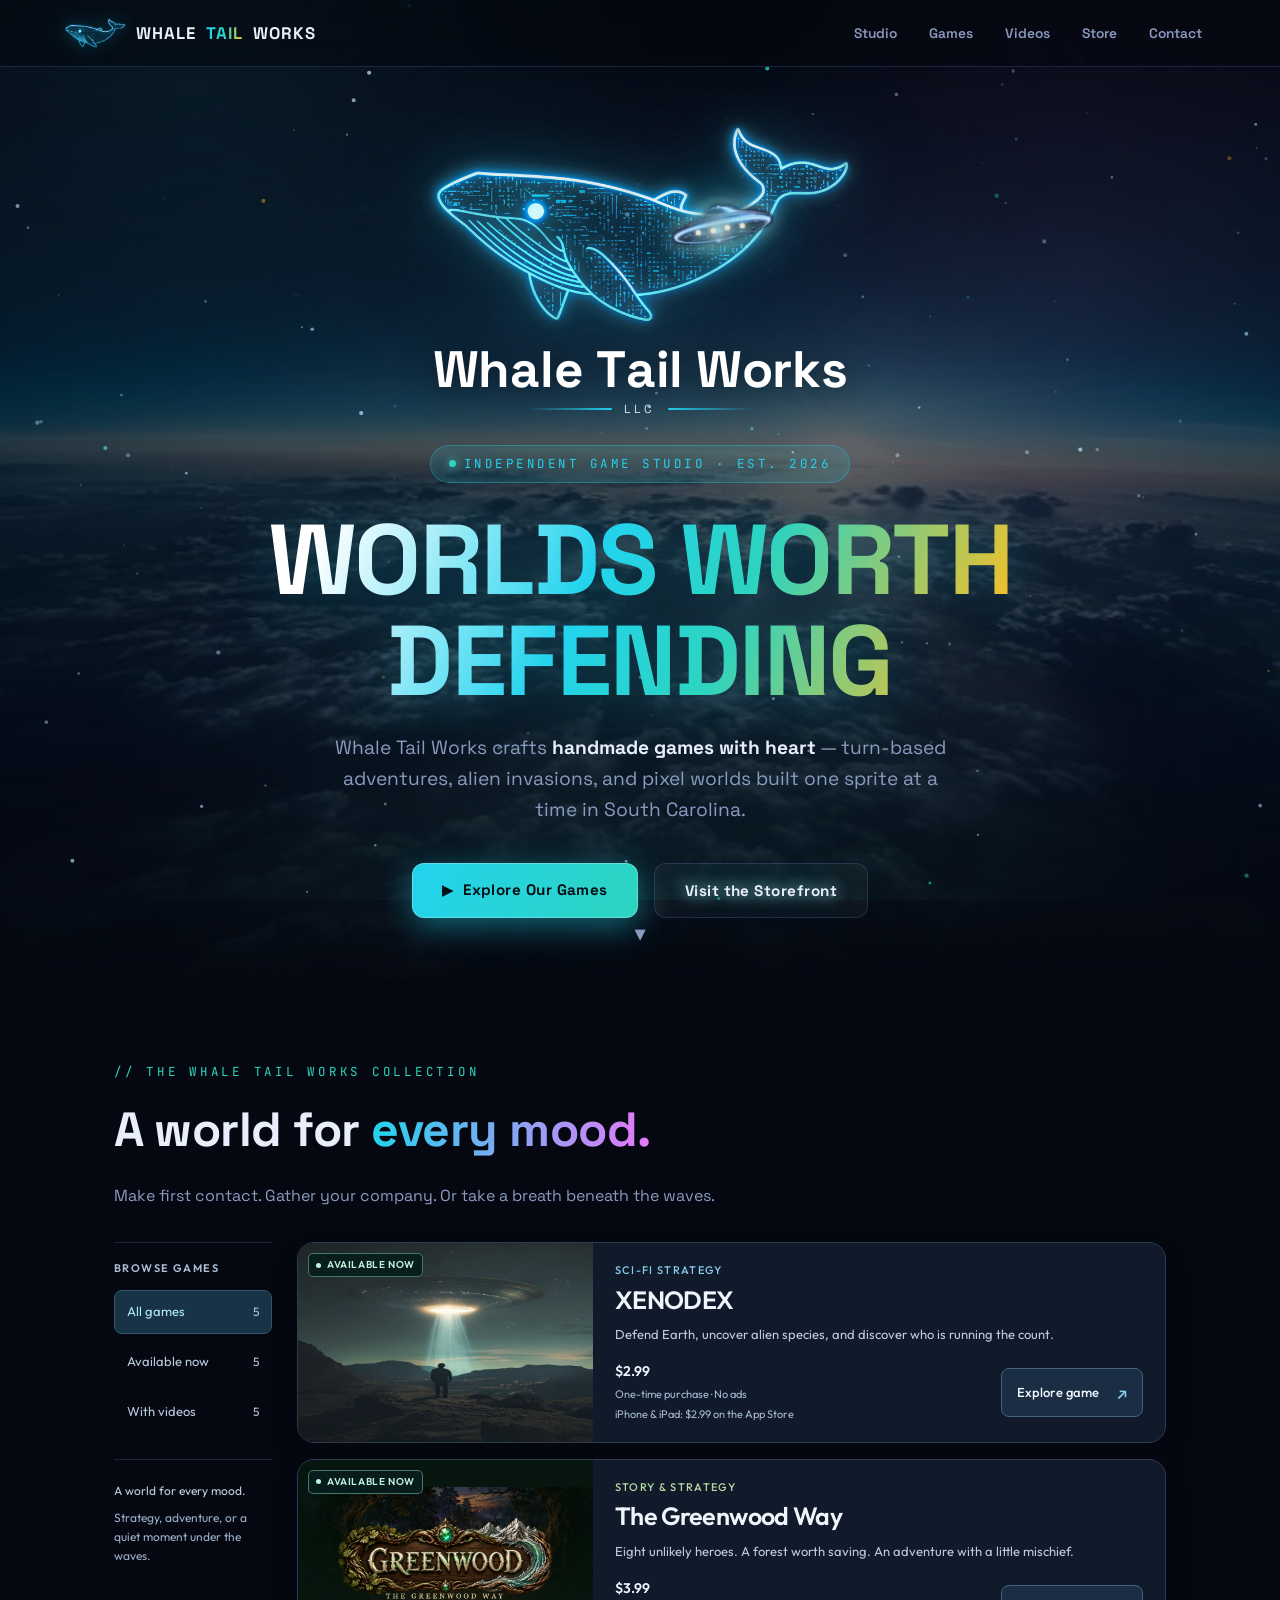
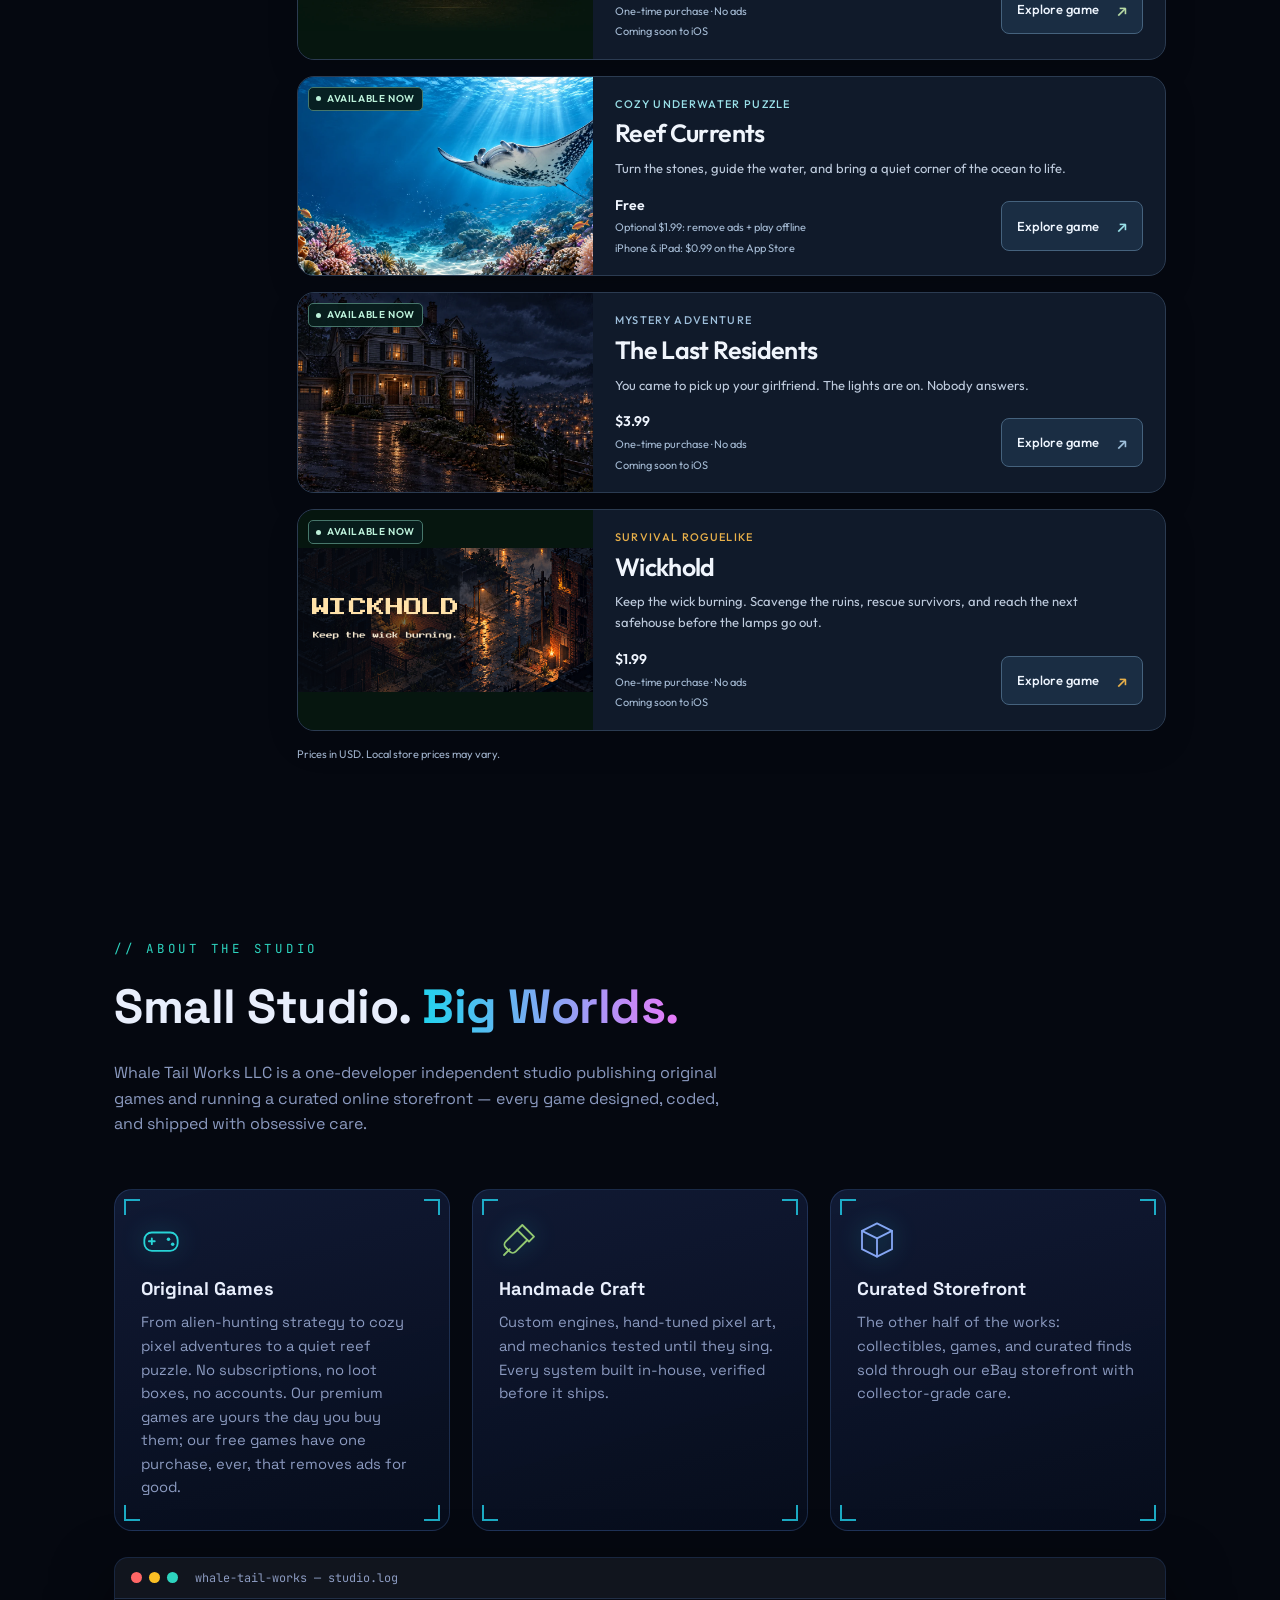
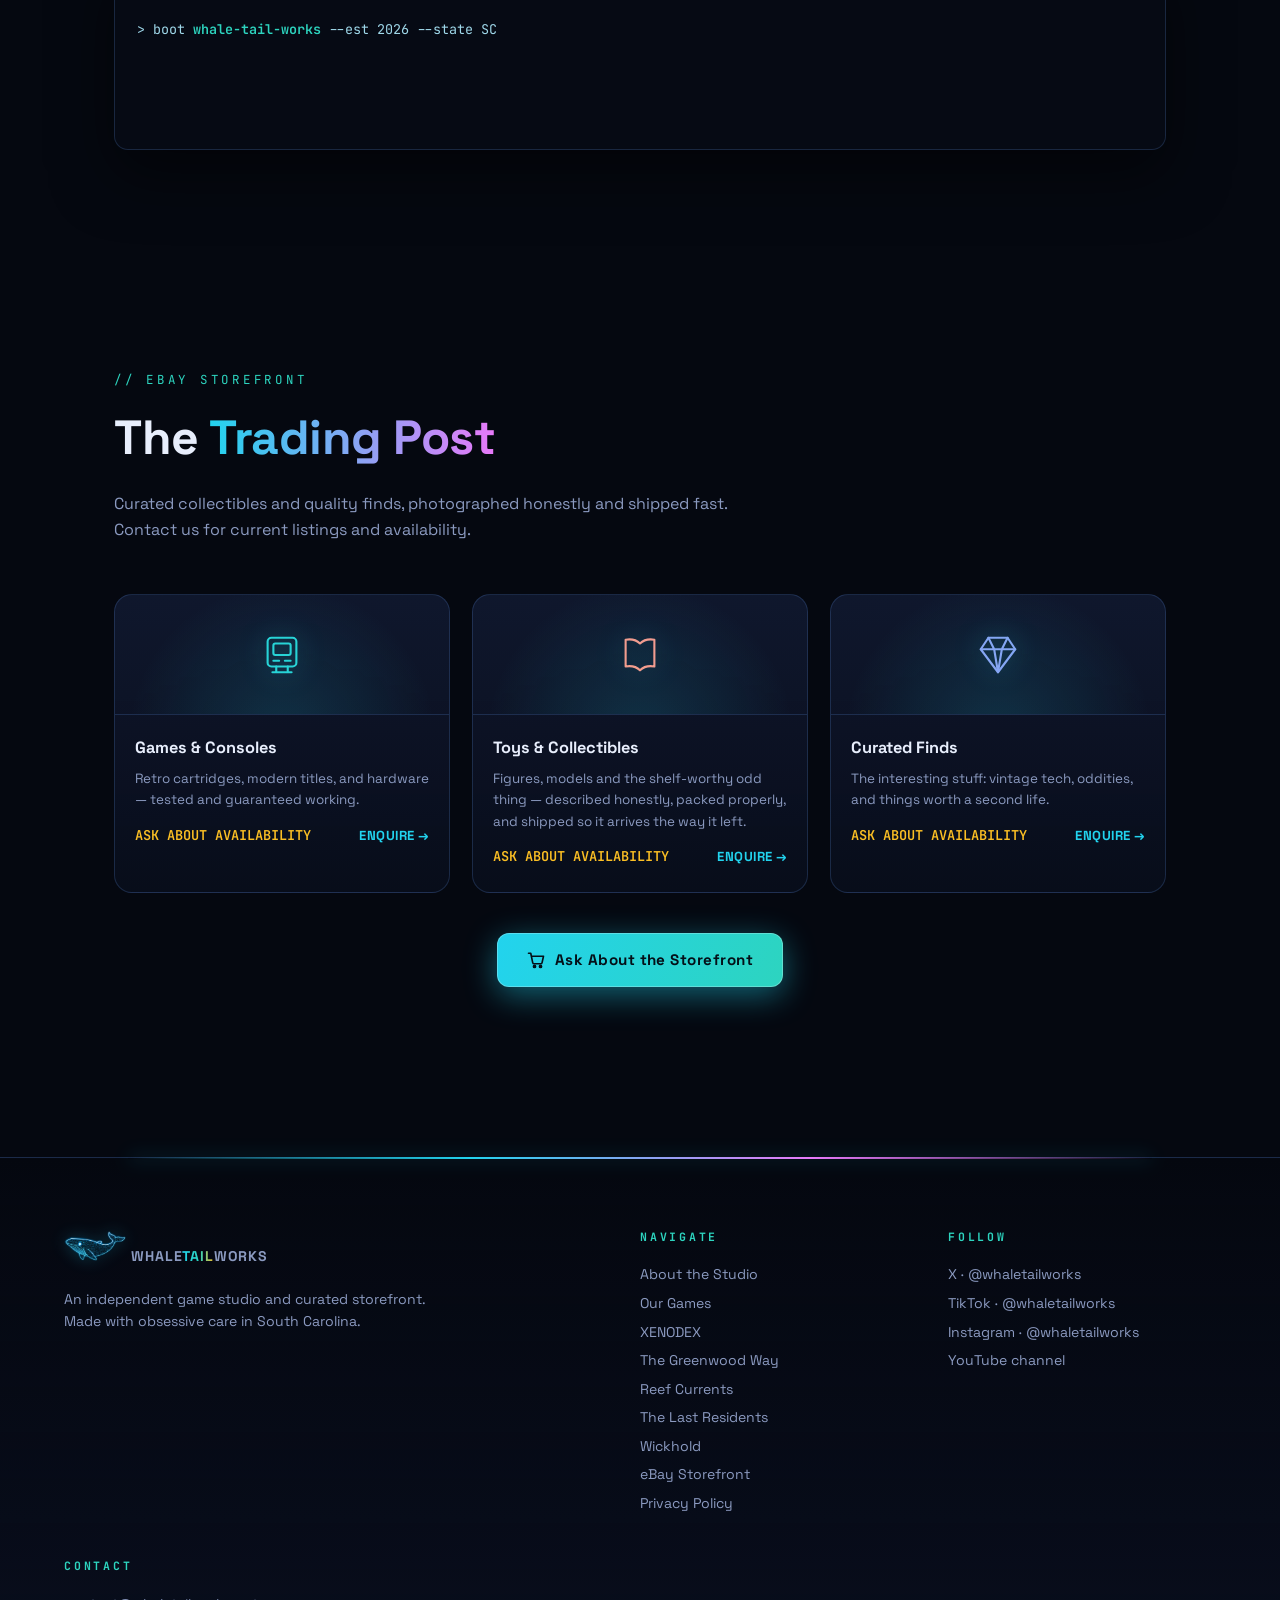
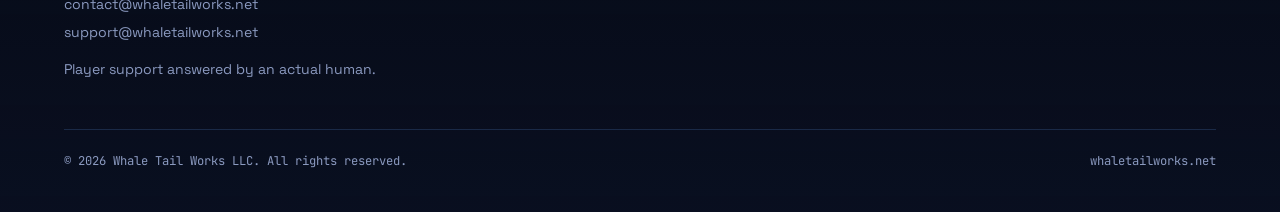
==== commit 91f4f8c2: "Game pages, sitemap, robots.txt, canonicals and structured data - One static page per released game " ====
--- a/index.html
+++ b/index.html
@@ -7,7 +7,40 @@
 <meta name="google-site-verification" content="owP8878N82KcxifBvKM-wza5xHvphAd_0bREV82fw9s" />
 <meta name="viewport" content="width=device-width, initial-scale=1">
 <title>Whale Tail Works — Indie Game Studio</title>
-<meta name="description" content="Explore XENODEX, The Greenwood Way, Reef Currents and The Last Residents, all out now on Google Play; XENODEX and Reef Currents are also on the App Store. Original games from Whale Tail Works LLC.">
+<meta name="description" content="Original mobile games from a one-person studio: XENODEX, The Greenwood Way, Reef Currents, The Last Residents and Wickhold, on Google Play and the App Store.">
+<link rel="canonical" href="https://whaletailworks.net/">
+<script type="application/ld+json">
+{
+  "@context": "https://schema.org",
+  "@graph": [
+    {
+      "@type": "Organization",
+      "@id": "https://whaletailworks.net/#org",
+      "name": "Whale Tail Works",
+      "legalName": "Whale Tail Works LLC",
+      "url": "https://whaletailworks.net/",
+      "logo": "https://whaletailworks.net/img/logo_whale.png",
+      "description": "A one-developer independent game studio in South Carolina publishing original games for Android and iOS.",
+      "email": "contact@whaletailworks.net",
+      "contactPoint": {"@type": "ContactPoint", "contactType": "customer support", "email": "support@whaletailworks.net"},
+      "sameAs": [
+        "https://x.com/whaletailworks",
+        "https://www.tiktok.com/@whaletailworks",
+        "https://www.instagram.com/whaletailworks/",
+        "https://www.youtube.com/channel/UCmSlGVq_usKin321b86frdg"
+      ]
+    },
+    {
+      "@type": "WebSite",
+      "@id": "https://whaletailworks.net/#website",
+      "name": "Whale Tail Works",
+      "alternateName": "Whale Tail Works LLC",
+      "url": "https://whaletailworks.net/",
+      "publisher": {"@id": "https://whaletailworks.net/#org"}
+    }
+  ]
+}
+</script>
 
 <!-- Social cards. Without these a shared link is a bare URL with no preview. -->
 <meta property="og:type" content="website">
@@ -605,7 +638,7 @@
     <div class="catalog-results">
       <p id="game-filter-announcement" class="catalog-sr" role="status" aria-live="polite"></p>
       <div id="game-catalog-list" class="catalog-list"></div>
-      <noscript><div class="catalog-noscript"><p>Our games:</p><ul><li><a href="https://play.google.com/store/apps/details?id=net.whaletailworks.xenodex">XENODEX — $2.99 USD on Google Play</a></li><li><a href="https://apps.apple.com/us/app/xenodex/id6824190743">XENODEX — $2.99 on the App Store</a></li><li><a href="https://play.google.com/store/apps/details?id=net.whaletailworks.greenwood">The Greenwood Way — $3.99 USD on Google Play</a></li><li><a href="https://play.google.com/store/apps/details?id=net.whaletailworks.reefcurrents">Reef Currents — free on Google Play, with an optional $1.99 upgrade</a></li><li><a href="https://apps.apple.com/us/app/reef-currents/id6824314158">Reef Currents — $0.99 on the App Store</a></li><li><a href="https://play.google.com/store/apps/details?id=net.whaletailworks.lastresidents">The Last Residents — $3.99 USD on Google Play</a></li></ul><p>Enable JavaScript to browse screenshots and game details.</p></div></noscript>
+      <noscript><div class="catalog-noscript"><p>Our games:</p><ul><li><a href="https://play.google.com/store/apps/details?id=net.whaletailworks.xenodex">XENODEX — $2.99 USD on Google Play</a></li><li><a href="https://apps.apple.com/us/app/xenodex/id6824190743">XENODEX — $2.99 on the App Store</a></li><li><a href="https://play.google.com/store/apps/details?id=net.whaletailworks.greenwood">The Greenwood Way — $3.99 USD on Google Play</a></li><li><a href="https://play.google.com/store/apps/details?id=net.whaletailworks.reefcurrents">Reef Currents — free on Google Play, with an optional $1.99 upgrade</a></li><li><a href="https://apps.apple.com/us/app/reef-currents/id6824314158">Reef Currents — $0.99 on the App Store</a></li><li><a href="https://play.google.com/store/apps/details?id=net.whaletailworks.lastresidents">The Last Residents — $3.99 USD on Google Play</a></li><li><a href="https://play.google.com/store/apps/details?id=net.whaletailworks.wickhold">Wickhold — $1.99 USD on Google Play</a></li></ul><p>Each game also has its own page: <a href="xenodex/">XENODEX</a>, <a href="greenwood/">The Greenwood Way</a>, <a href="reef-currents/">Reef Currents</a>, <a href="last-residents/">The Last Residents</a>, <a href="wickhold/">Wickhold</a>.</p></div></noscript>
       <p class="catalog-price-disclaimer">Prices in USD. Local store prices may vary.</p>
     </div>
   </div>
@@ -714,6 +747,11 @@
       <h5>Navigate</h5>
       <a href="#studio">About the Studio</a>
       <a href="#games">Our Games</a>
+      <a href="xenodex/">XENODEX</a>
+      <a href="greenwood/">The Greenwood Way</a>
+      <a href="reef-currents/">Reef Currents</a>
+      <a href="last-residents/">The Last Residents</a>
+      <a href="wickhold/">Wickhold</a>
       <a href="#store">eBay Storefront</a>
       <a href="privacy.html">Privacy Policy</a>
     </div>
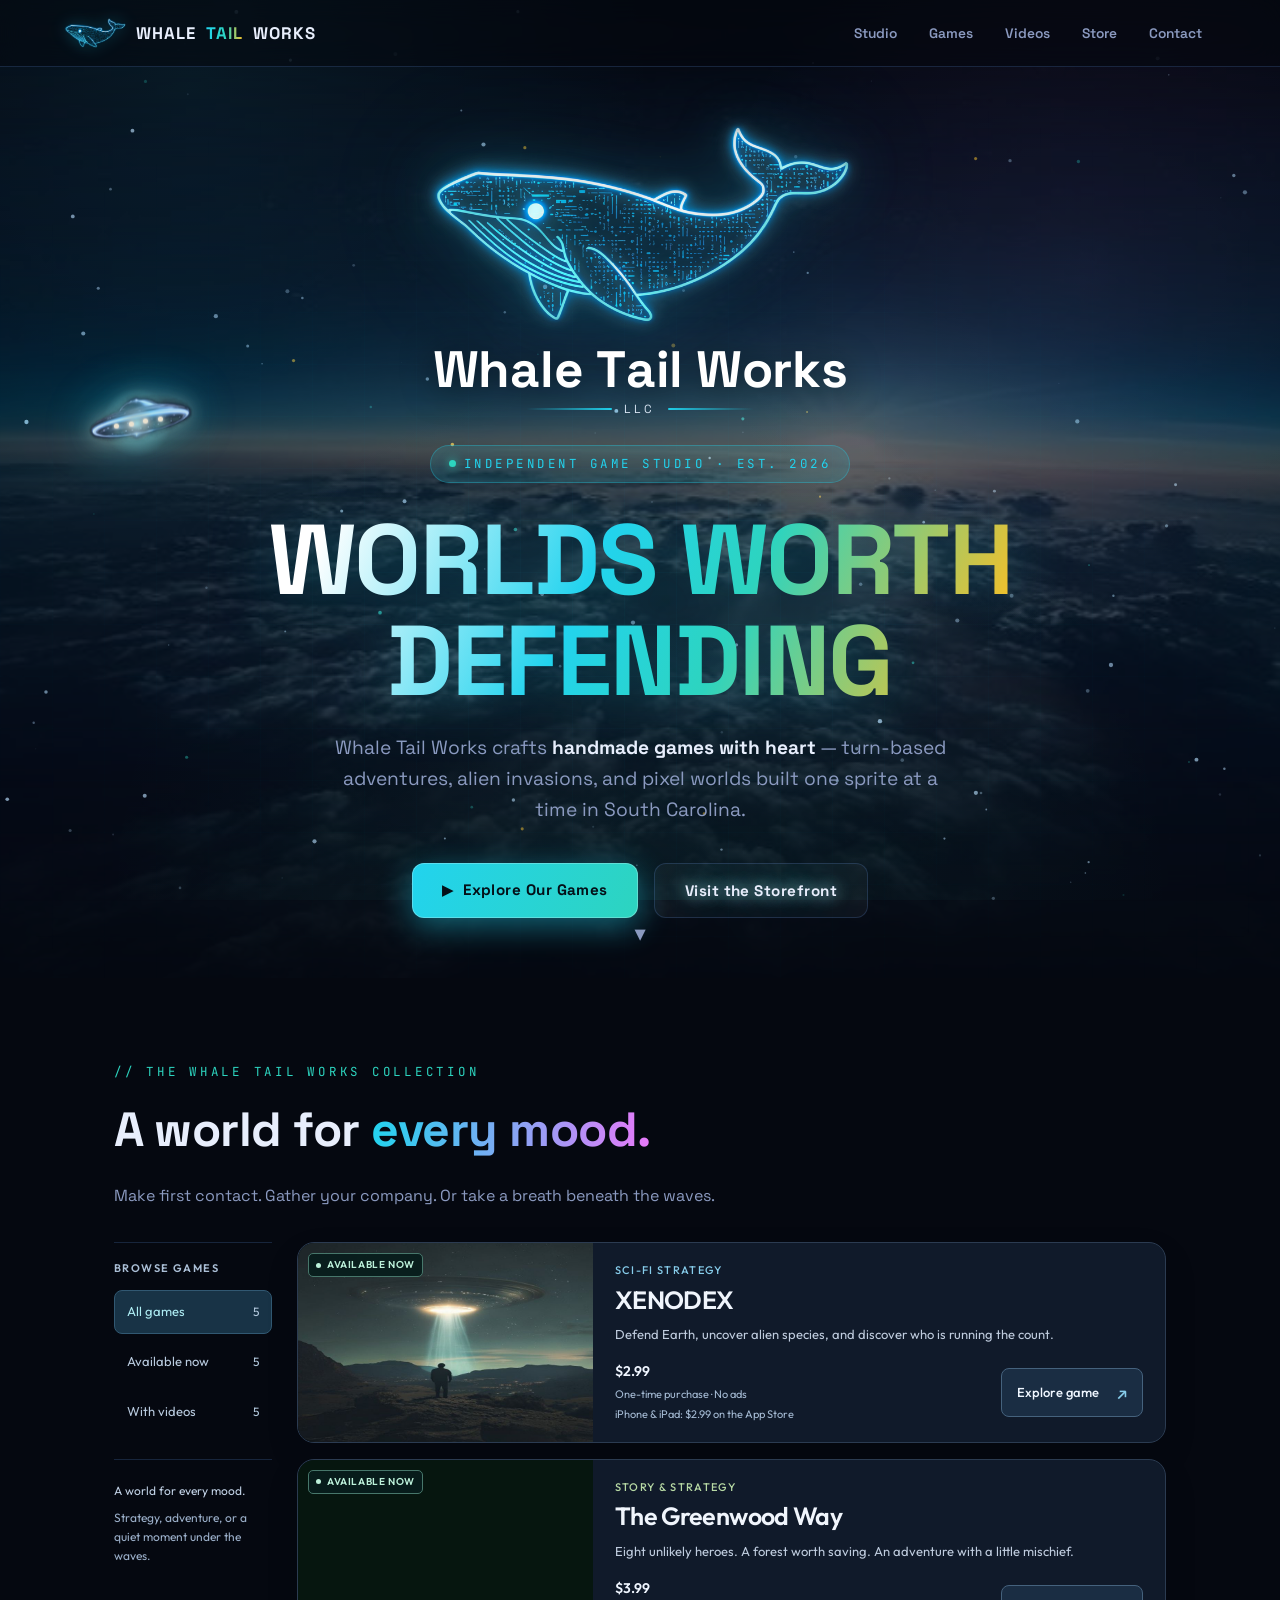
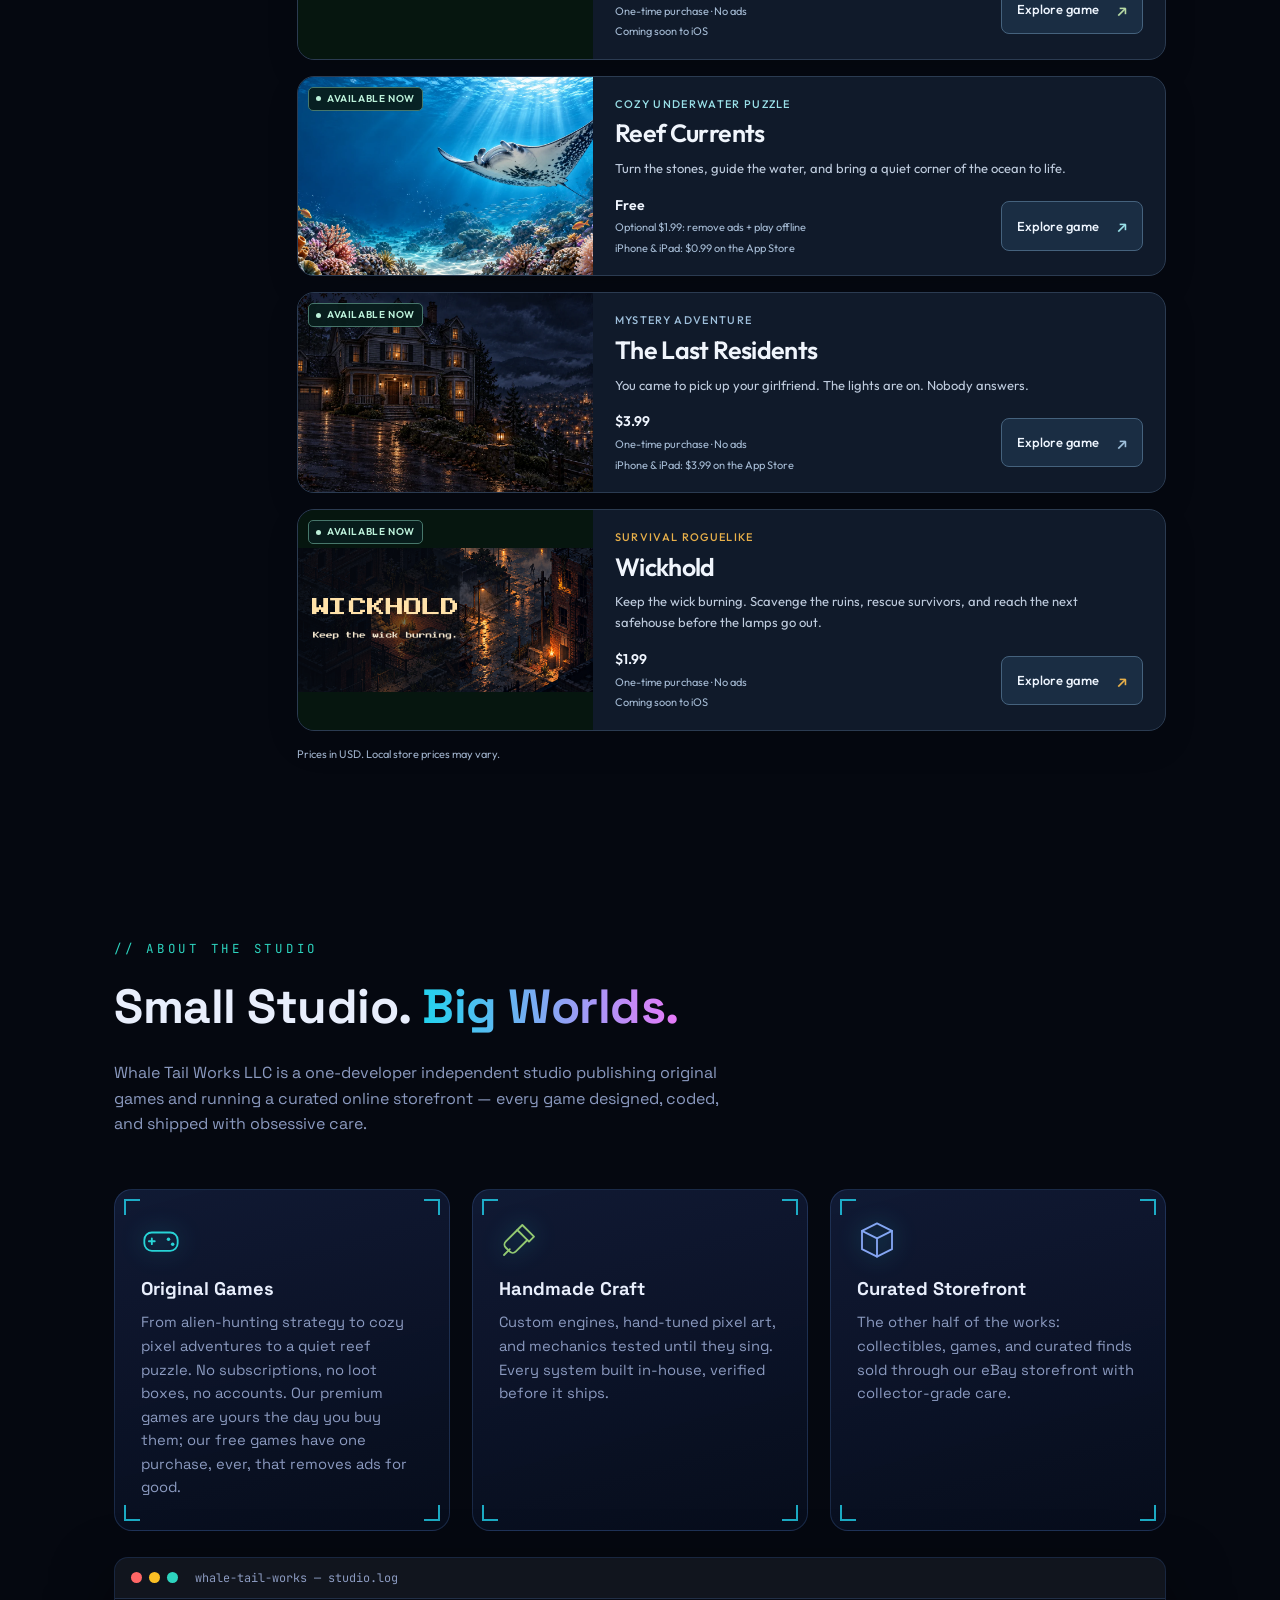
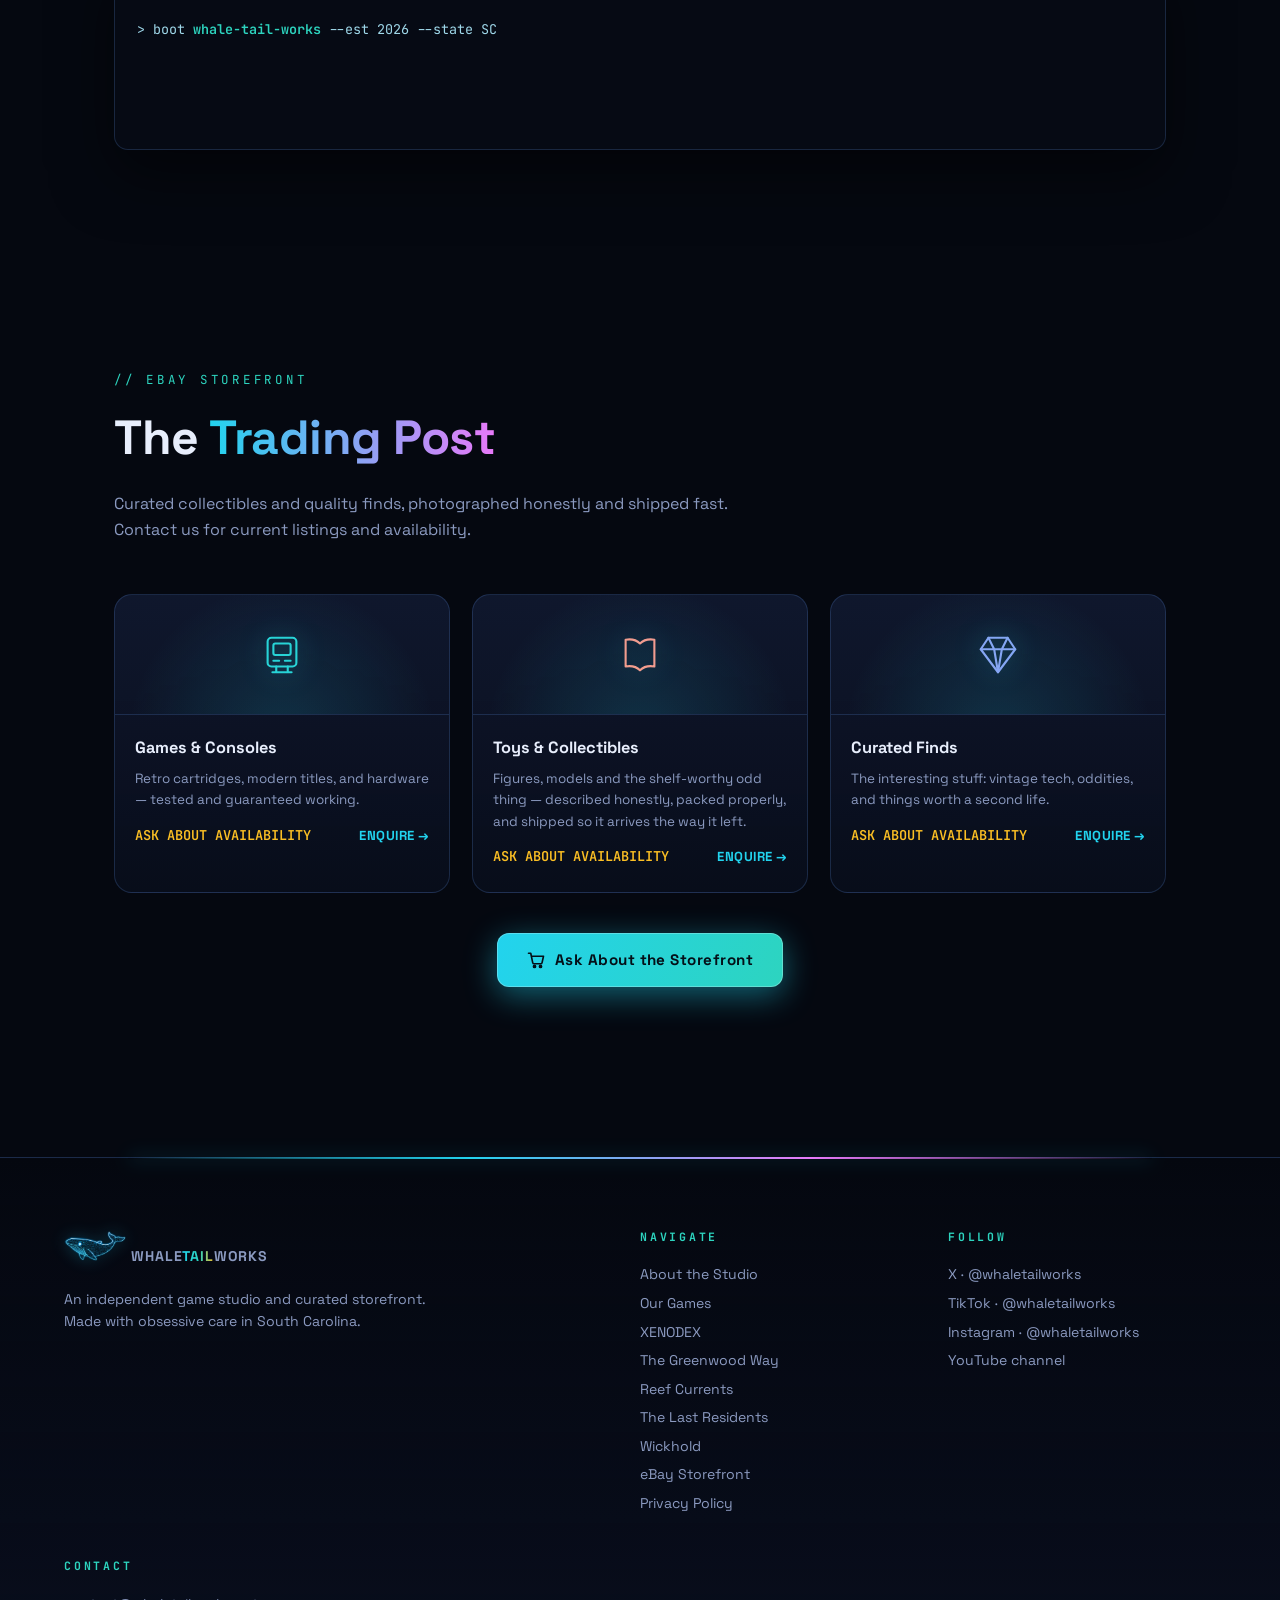
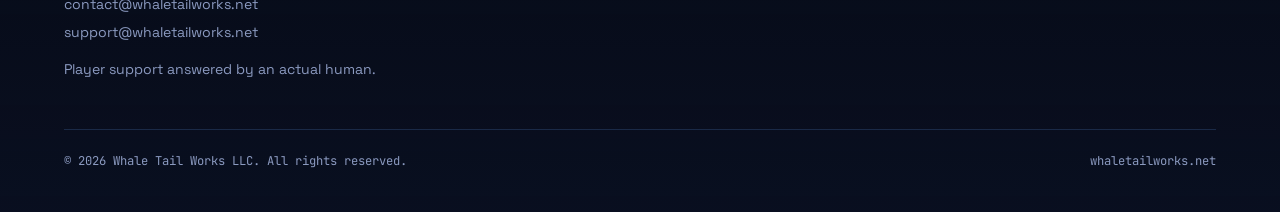
==== commit e85aceff: "The Last Residents is on the App Store: catalog, game page and no-script list Co-Authored-By: Claude" ====
--- a/index.html
+++ b/index.html
@@ -559,8 +559,8 @@
 .mark-wrap,.mark-wrap.flash{animation:none!important}.motion-preview{margin:24px 0;background:#0b1929;padding:18px;border-radius:14px}.motion-preview video{display:block;width:100%;max-width:800px;margin:12px auto;border-radius:10px}.motion-preview button{padding:10px 18px;background:#15354b;color:white;border:1px solid #55d9ee;border-radius:8px;cursor:pointer}
 </style>
 <link rel="stylesheet" href="media/game-catalog/games-catalog.css?v=20261018-ios-soon">
-<script defer src="media/game-catalog/games-data.js?v=20261021-app-store"></script>
-<script defer src="media/game-catalog/games-catalog.js?v=20261021-app-store"></script>
+<script defer src="media/game-catalog/games-data.js?v=20261128-lr-ios"></script>
+<script defer src="media/game-catalog/games-catalog.js?v=20261128-lr-ios"></script>
 </head>
 <body>
 <div class="nebula" aria-hidden="true"></div>
@@ -638,7 +638,7 @@
     <div class="catalog-results">
       <p id="game-filter-announcement" class="catalog-sr" role="status" aria-live="polite"></p>
       <div id="game-catalog-list" class="catalog-list"></div>
-      <noscript><div class="catalog-noscript"><p>Our games:</p><ul><li><a href="https://play.google.com/store/apps/details?id=net.whaletailworks.xenodex">XENODEX — $2.99 USD on Google Play</a></li><li><a href="https://apps.apple.com/us/app/xenodex/id6824190743">XENODEX — $2.99 on the App Store</a></li><li><a href="https://play.google.com/store/apps/details?id=net.whaletailworks.greenwood">The Greenwood Way — $3.99 USD on Google Play</a></li><li><a href="https://play.google.com/store/apps/details?id=net.whaletailworks.reefcurrents">Reef Currents — free on Google Play, with an optional $1.99 upgrade</a></li><li><a href="https://apps.apple.com/us/app/reef-currents/id6824314158">Reef Currents — $0.99 on the App Store</a></li><li><a href="https://play.google.com/store/apps/details?id=net.whaletailworks.lastresidents">The Last Residents — $3.99 USD on Google Play</a></li><li><a href="https://play.google.com/store/apps/details?id=net.whaletailworks.wickhold">Wickhold — $1.99 USD on Google Play</a></li></ul><p>Each game also has its own page: <a href="xenodex/">XENODEX</a>, <a href="greenwood/">The Greenwood Way</a>, <a href="reef-currents/">Reef Currents</a>, <a href="last-residents/">The Last Residents</a>, <a href="wickhold/">Wickhold</a>.</p></div></noscript>
+      <noscript><div class="catalog-noscript"><p>Our games:</p><ul><li><a href="https://play.google.com/store/apps/details?id=net.whaletailworks.xenodex">XENODEX — $2.99 USD on Google Play</a></li><li><a href="https://apps.apple.com/us/app/xenodex/id6824190743">XENODEX — $2.99 on the App Store</a></li><li><a href="https://play.google.com/store/apps/details?id=net.whaletailworks.greenwood">The Greenwood Way — $3.99 USD on Google Play</a></li><li><a href="https://play.google.com/store/apps/details?id=net.whaletailworks.reefcurrents">Reef Currents — free on Google Play, with an optional $1.99 upgrade</a></li><li><a href="https://apps.apple.com/us/app/reef-currents/id6824314158">Reef Currents — $0.99 on the App Store</a></li><li><a href="https://play.google.com/store/apps/details?id=net.whaletailworks.lastresidents">The Last Residents — $3.99 USD on Google Play</a></li><li><a href="https://apps.apple.com/us/app/the-last-residents/id6824238393">The Last Residents — $3.99 on the App Store</a></li><li><a href="https://play.google.com/store/apps/details?id=net.whaletailworks.wickhold">Wickhold — $1.99 USD on Google Play</a></li></ul><p>Each game also has its own page: <a href="xenodex/">XENODEX</a>, <a href="greenwood/">The Greenwood Way</a>, <a href="reef-currents/">Reef Currents</a>, <a href="last-residents/">The Last Residents</a>, <a href="wickhold/">Wickhold</a>.</p></div></noscript>
       <p class="catalog-price-disclaimer">Prices in USD. Local store prices may vary.</p>
     </div>
   </div>
